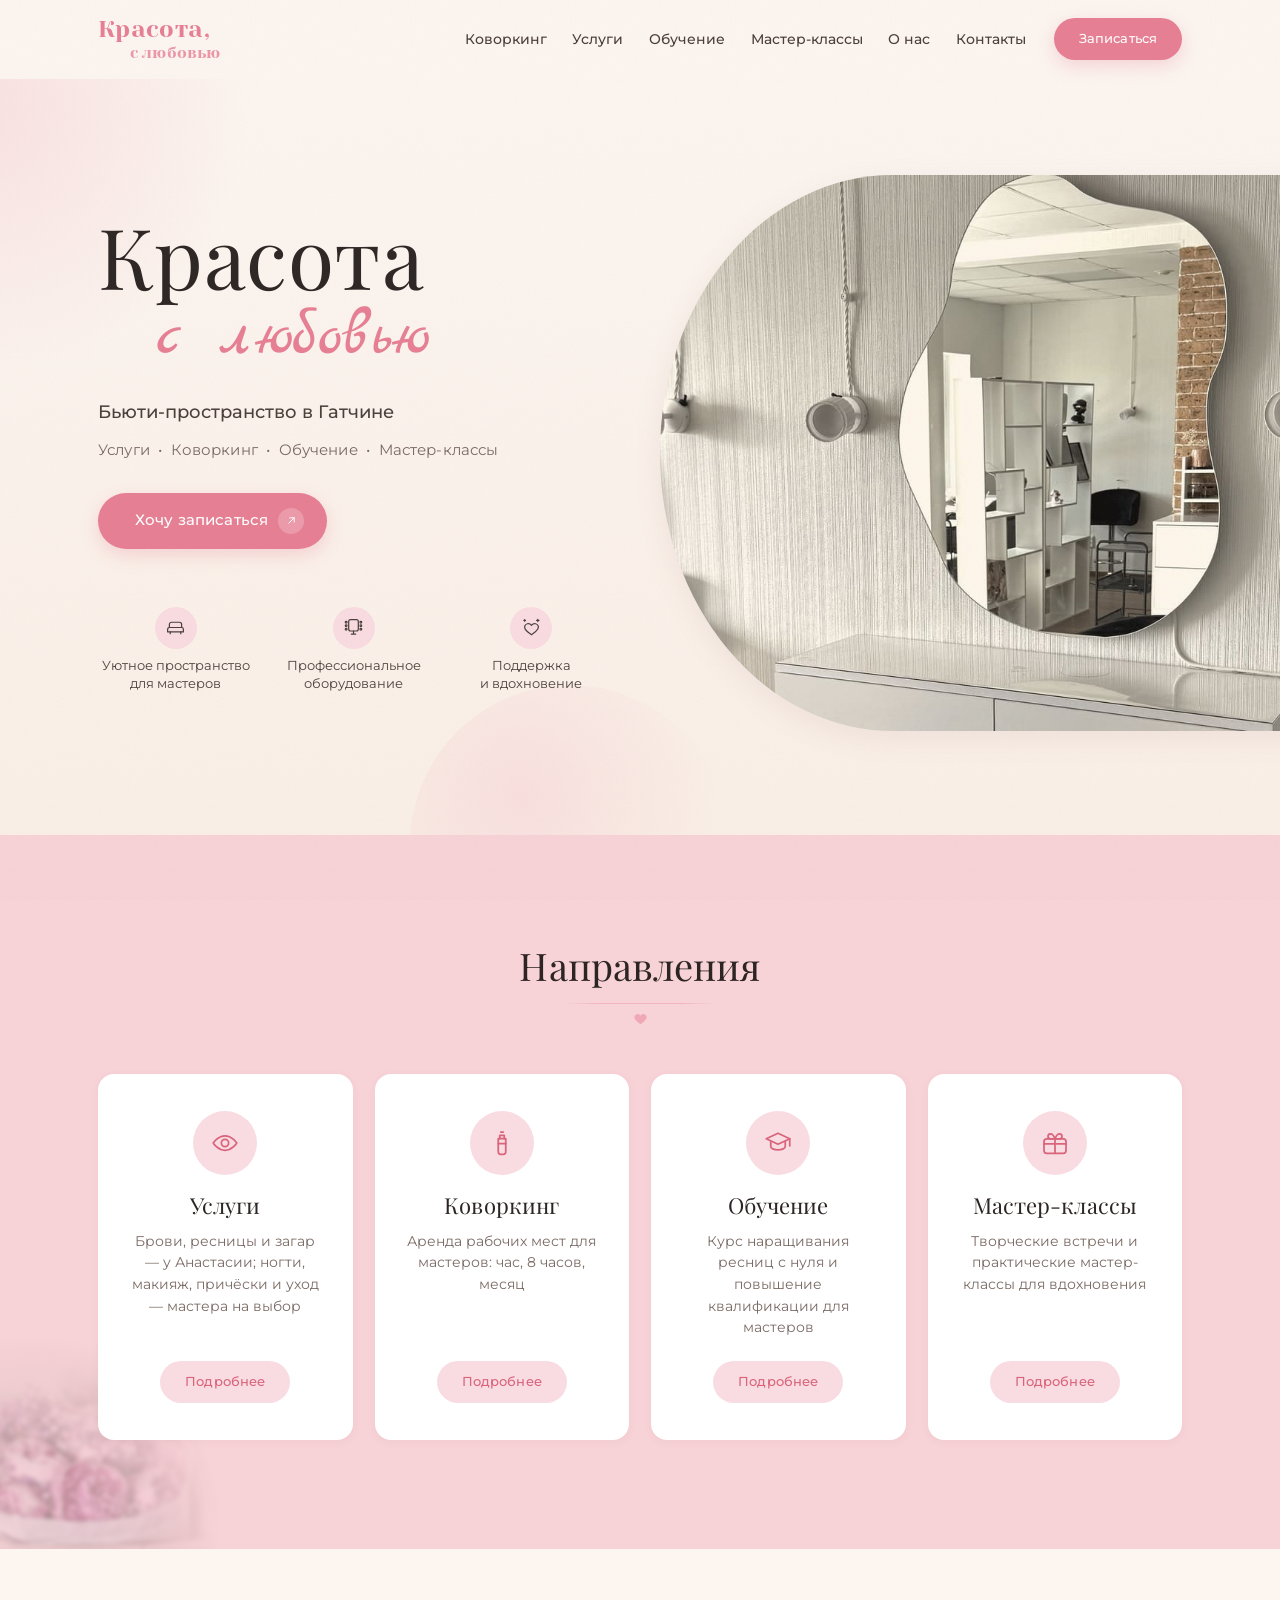
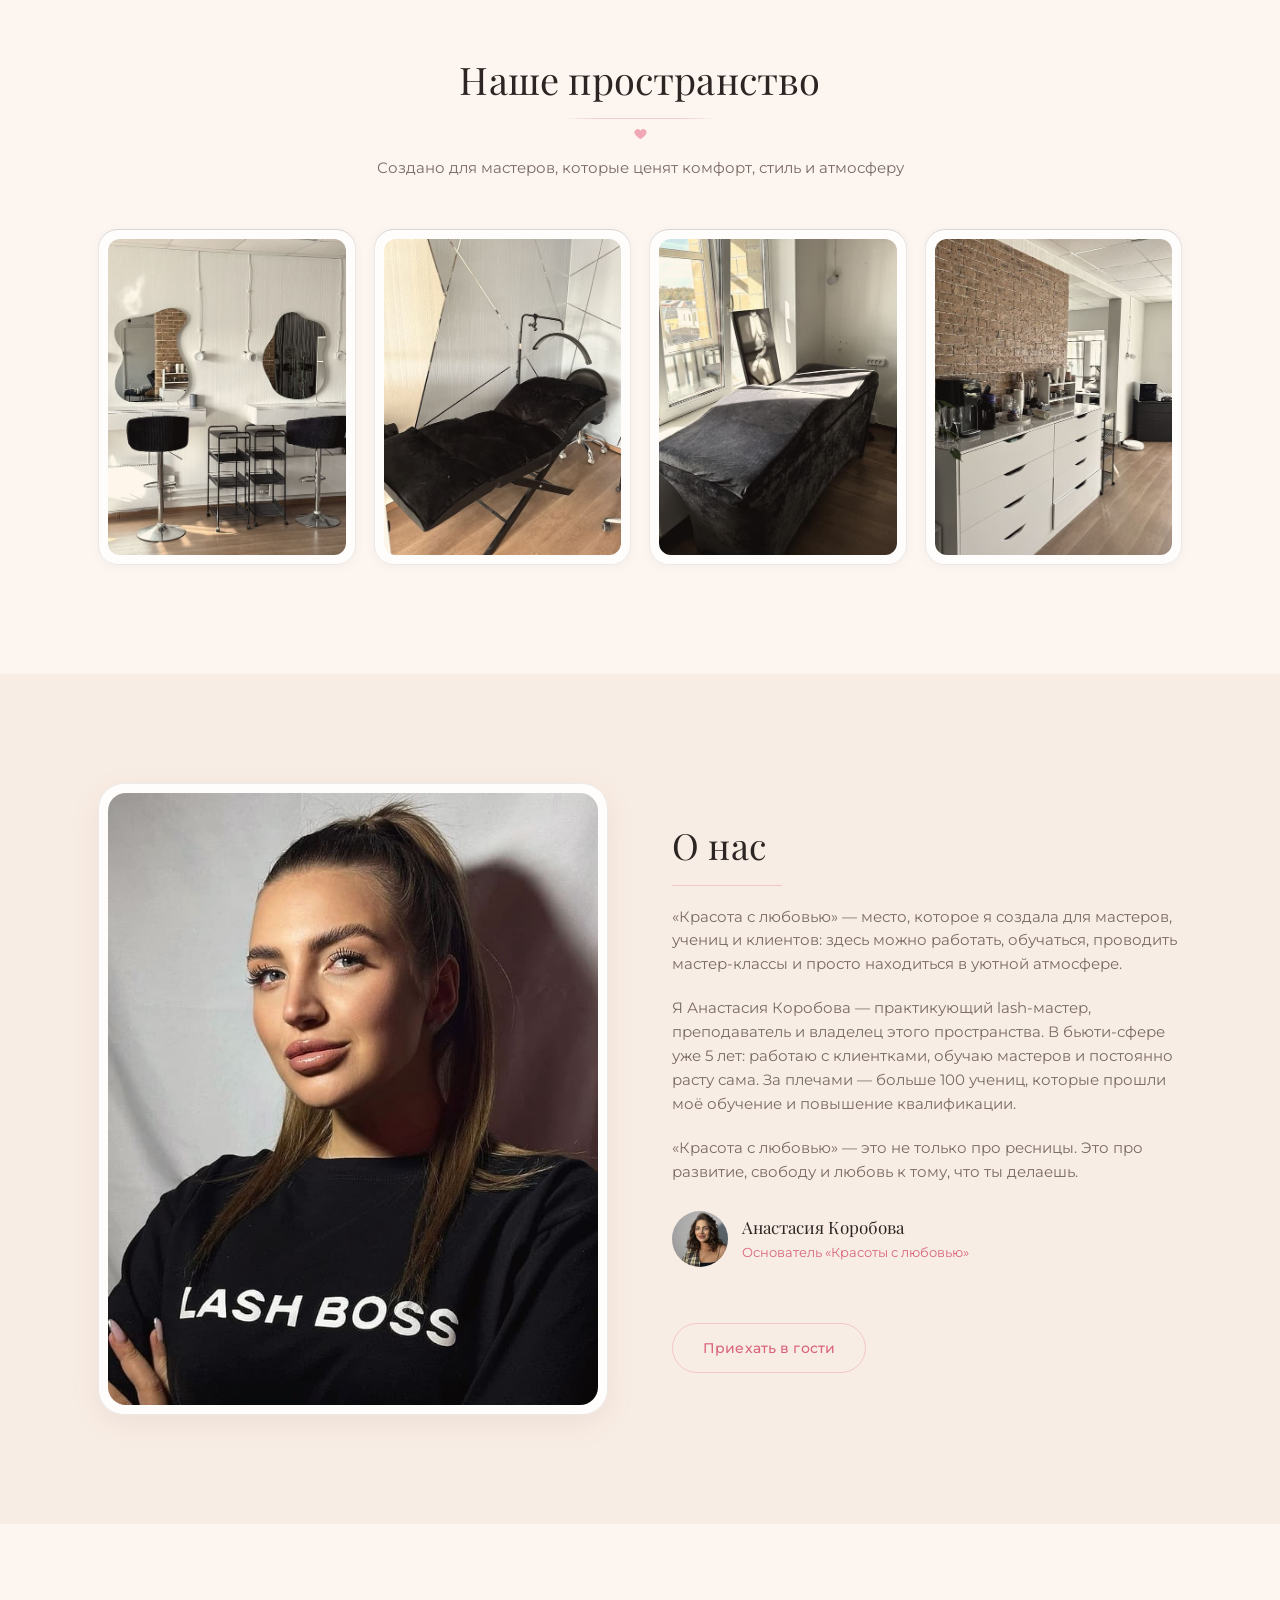
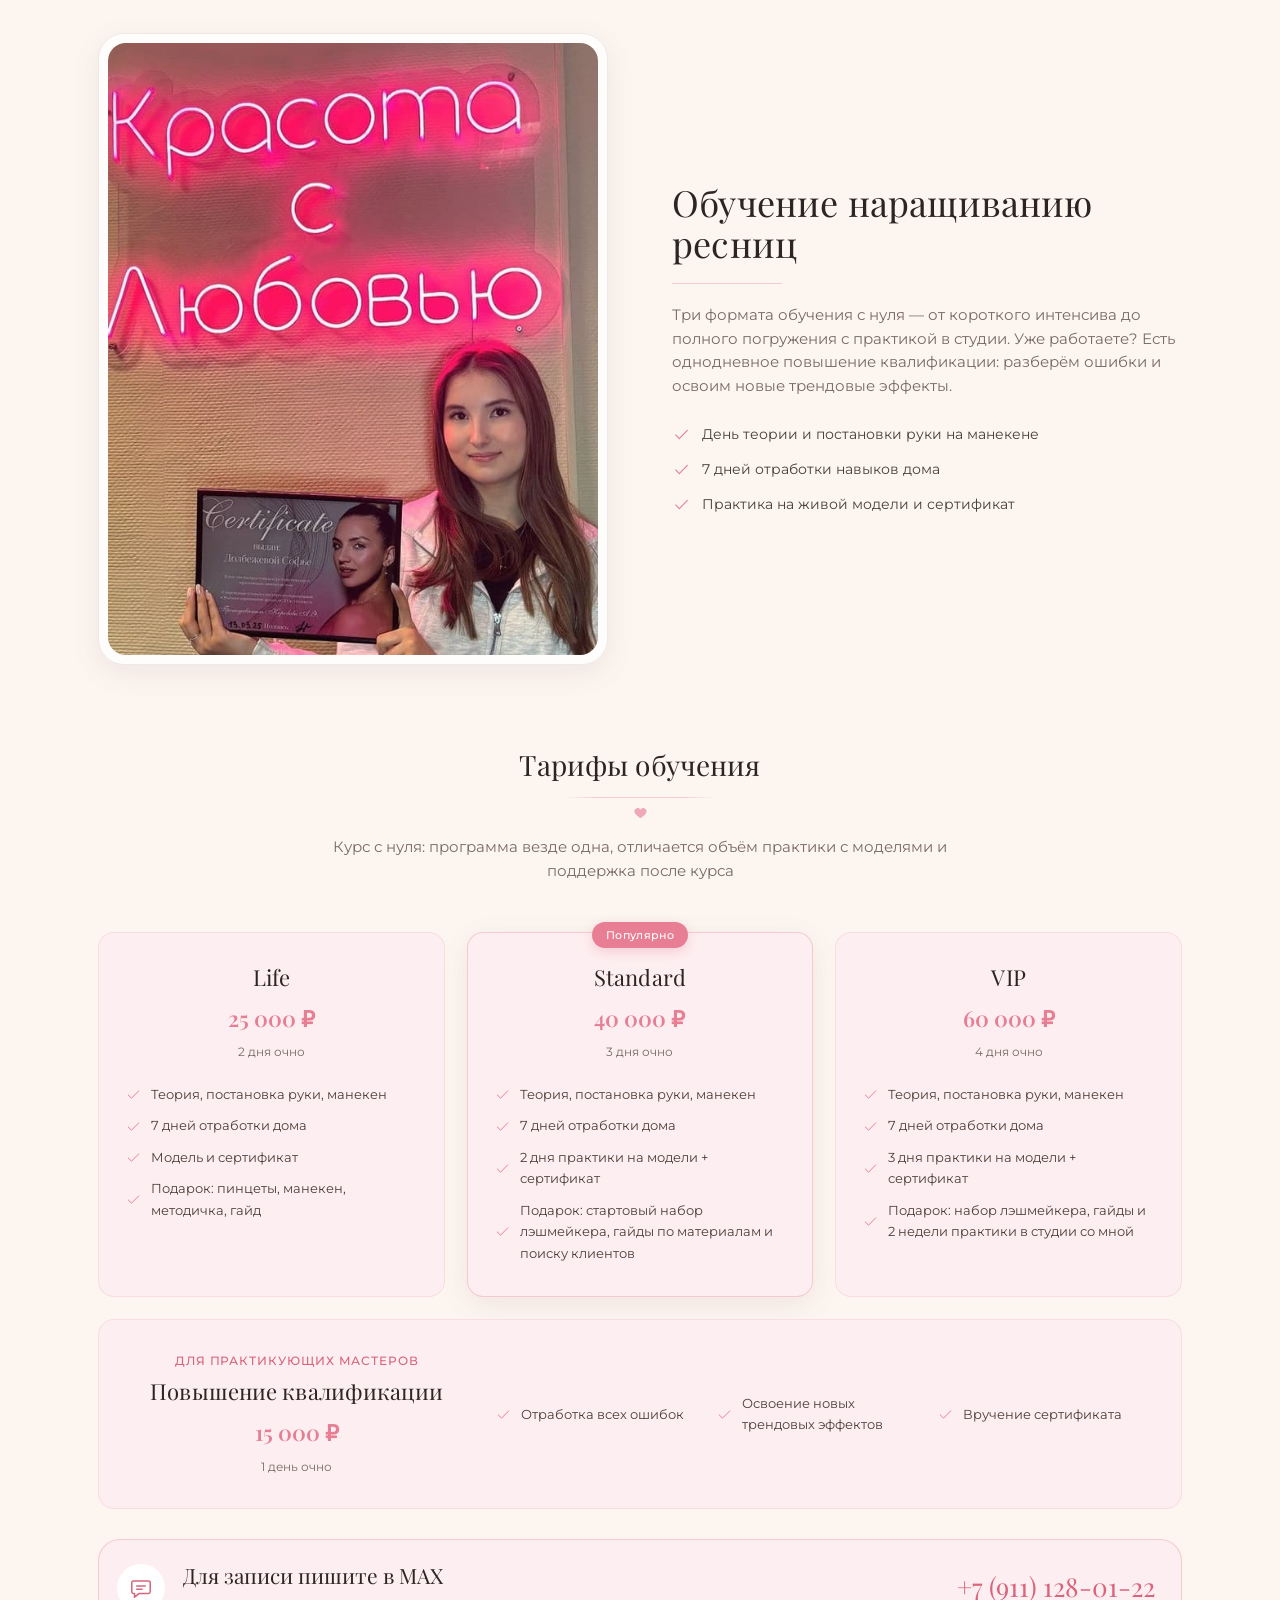
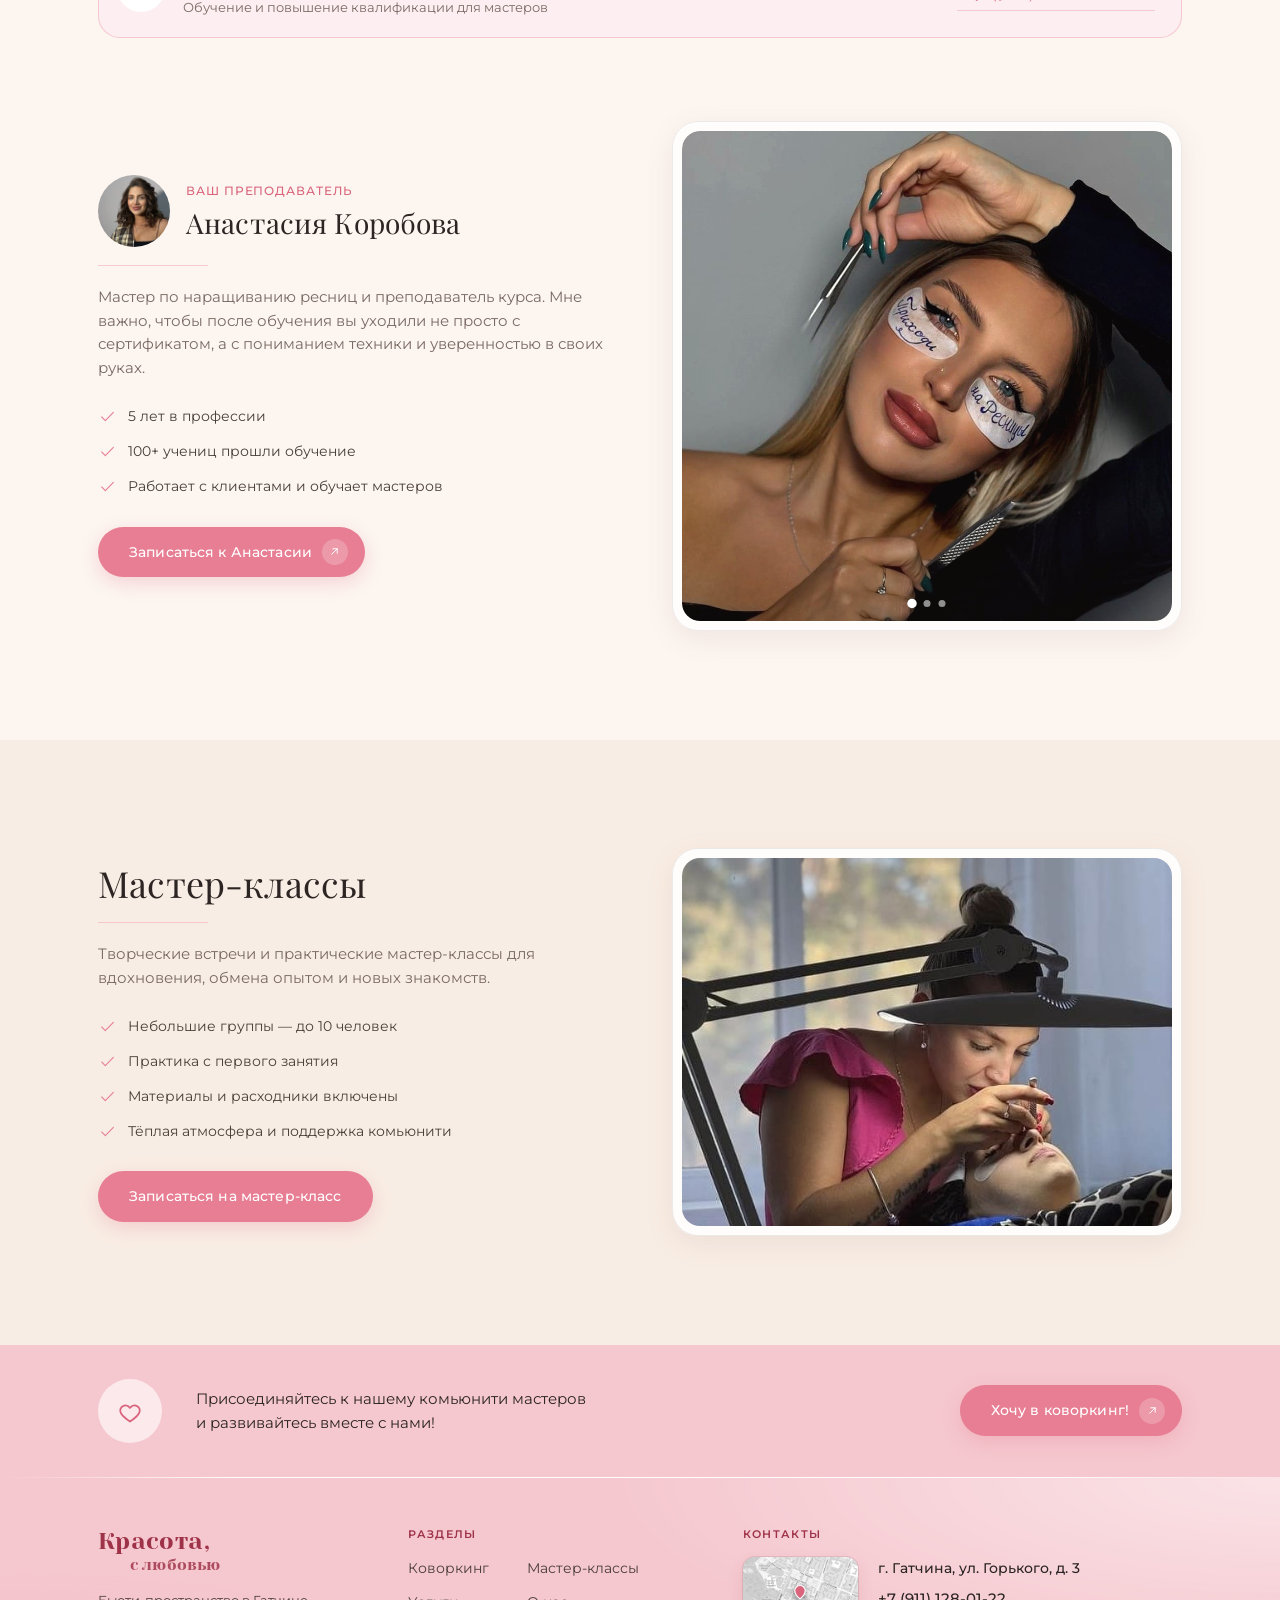
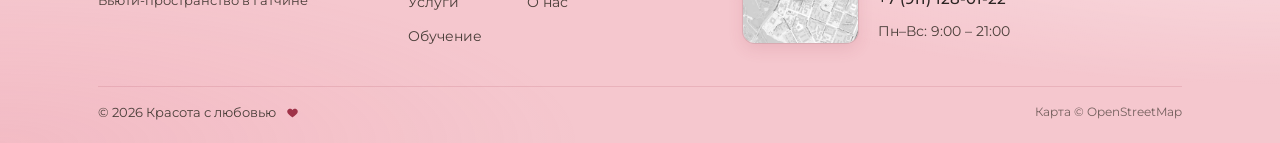
==== index.html @ a89711fd "Пожелания заказчицы: «мастер на выбор» и повышение квалификации Услуги: - «Брови и ресницы» оставлен" ====
<!DOCTYPE html>
<html lang="ru">
<head>
<meta charset="utf-8">
<meta name="viewport" content="width=device-width, initial-scale=1">
<title>Красота с любовью — бьюти-пространство в Гатчине</title>
<meta name="description" content="Бьюти-пространство «Красота с любовью» в Гатчине: коворкинг для мастеров, обучение и мастер-классы. Уютное пространство, профессиональное оборудование, поддержка и вдохновение.">
<link rel="stylesheet" href="styles.css">
<link rel="preload" href="fonts/montserrat-cyrillic.woff2" as="font" type="font/woff2" crossorigin>
<link rel="preload" href="fonts/montserrat-latin.woff2" as="font" type="font/woff2" crossorigin>
<link rel="preload" href="fonts/playfair-cyrillic.woff2" as="font" type="font/woff2" crossorigin>
<link rel="preload" href="fonts/playfair-latin.woff2" as="font" type="font/woff2" crossorigin>
<link rel="preload" href="fonts/yeseva-cyrillic.woff2" as="font" type="font/woff2" crossorigin>
<link rel="preload" href="fonts/yeseva-latin.woff2" as="font" type="font/woff2" crossorigin>
<link rel="preload" href="fonts/marck-cyrillic.woff2" as="font" type="font/woff2" crossorigin>
<link rel="preload" href="fonts/marck-latin.woff2" as="font" type="font/woff2" crossorigin>
<link rel="preload" as="image" href="photos/hero-studio.jpg" imagesrcset="photos/hero-studio-sm.jpg 900w, photos/hero-studio-md.jpg 1200w, photos/hero-studio.jpg 1600w" imagesizes="(max-width:1000px) 100vw, 55vw" fetchpriority="high">
<link rel="icon" href="data:image/svg+xml,%3Csvg xmlns='http://www.w3.org/2000/svg' viewBox='0 0 24 24'%3E%3Cpath fill='%23E77E93' d='M12 21s-6.7-4.3-9-8.2C1.3 9.9 2.6 6 6.2 5.1 8.4 4.6 10.7 5.6 12 7.4c1.3-1.8 3.6-2.8 5.8-2.3 3.6.9 4.9 4.8 3.2 7.7-2.3 3.9-9 8.2-9 8.2Z'/%3E%3C/svg%3E">
<script>document.documentElement.classList.add('js')</script>
</head>
<body>

<!-- SPRITE:START -->
<svg width="0" height="0" style="position:absolute" aria-hidden="true" focusable="false"><defs>
  <symbol id="i-sofa" viewBox="0 0 24 24">
    <path d="M5 12V8.5A2.5 2.5 0 0 1 7.5 6h9A2.5 2.5 0 0 1 19 8.5V12"/>
    <path d="M5 12a2 2 0 0 0-2 2v3h18v-3a2 2 0 0 0-2-2"/><path d="M5 12h14"/>
    <path d="M6 17v2M18 17v2"/>
  </symbol>
  <symbol id="i-mirror" viewBox="0 0 24 24">
    <rect x="6.5" y="3" width="11" height="13" rx="2.2"/>
    <path d="M9.5 19.5h5M12 16v3.5"/>
    <circle cx="3.6" cy="6" r="1"/><circle cx="3.6" cy="10" r="1"/><circle cx="3.6" cy="14" r="1"/>
    <circle cx="20.4" cy="6" r="1"/><circle cx="20.4" cy="10" r="1"/><circle cx="20.4" cy="14" r="1"/>
  </symbol>
  <symbol id="i-inspire" viewBox="0 0 24 24">
    <path d="M12 20.4s-5.4-3.5-7.2-6.6C3.4 11.3 4.4 8.4 7.3 7.7c1.8-.4 3.6.4 4.7 1.8 1.1-1.4 2.9-2.2 4.7-1.8 2.9.7 3.9 3.6 2.5 6.1-1.8 3.1-7.2 6.6-7.2 6.6Z"/>
    <path d="M19.2 2.6v2.6M17.9 3.9h2.6"/><path d="M4.2 3v1.8M3.3 3.9h1.8"/>
  </symbol>
  <symbol id="i-polish" viewBox="0 0 24 24">
    <path d="M9 8.5h6V19a2 2 0 0 1-2 2h-2a2 2 0 0 1-2-2V8.5Z"/>
    <path d="M10.2 8.5V5.8h3.6v2.7"/><path d="M11 3.2h2"/><path d="M9 12.4h6"/>
  </symbol>
  <symbol id="i-cap" viewBox="0 0 24 24">
    <path d="M2.6 8.6 12 4.2l9.4 4.4L12 13 2.6 8.6Z"/>
    <path d="M6.2 10.6v4.1c0 1.6 2.6 2.8 5.8 2.8s5.8-1.2 5.8-2.8v-4.1"/>
    <path d="M21.4 8.6v5.6"/>
  </symbol>
  <symbol id="i-gift" viewBox="0 0 24 24">
    <rect x="3.2" y="8.6" width="17.6" height="11.6" rx="2.2"/>
    <path d="M3.2 12.6h17.6M12 8.6v11.6"/>
    <path d="M12 8.6S10.6 4.6 8.4 4.6a2 2 0 0 0 0 4H12ZM12 8.6s1.4-4 3.6-4a2 2 0 0 1 0 4H12Z"/>
  </symbol>
  <symbol id="i-clock" viewBox="0 0 24 24">
    <circle cx="12" cy="12" r="8.6"/><path d="M12 6.8v5.6l3.6 2.1"/>
  </symbol>
  <symbol id="i-kit" viewBox="0 0 24 24">
    <rect x="3" y="7.6" width="18" height="12.4" rx="2.4"/>
    <path d="M8.6 7.6V6.2a2 2 0 0 1 2-2h2.8a2 2 0 0 1 2 2v1.4"/>
    <path d="M3 13.2h18M12 11.7v3"/>
  </symbol>
  <symbol id="i-cup" viewBox="0 0 24 24">
    <path d="M4 8.6h13v6.2a4.4 4.4 0 0 1-4.4 4.4H8.4A4.4 4.4 0 0 1 4 14.8V8.6Z"/>
    <path d="M17 10h1.6a2.6 2.6 0 0 1 0 5.2H17"/>
    <path d="M8 3.4c-.8 1 .8 1.8 0 2.8M12 3.4c-.8 1 .8 1.8 0 2.8"/>
    <path d="M3 21.5h15"/>
  </symbol>
  <symbol id="i-pin" viewBox="0 0 24 24">
    <path d="M12 21.2s7-5.6 7-10.9a7 7 0 1 0-14 0c0 5.3 7 10.9 7 10.9Z"/>
    <circle cx="12" cy="10" r="2.6"/>
  </symbol>
  <symbol id="i-chat" viewBox="0 0 24 24">
    <path d="M5 5.5h14A1.5 1.5 0 0 1 20.5 7v8.5A1.5 1.5 0 0 1 19 17h-8.5L6 20.5V17H5a1.5 1.5 0 0 1-1.5-1.5V7A1.5 1.5 0 0 1 5 5.5Z"/>
    <path d="M8 10.2h8M8 13.2h5"/>
  </symbol>
  <symbol id="i-phone" viewBox="0 0 24 24">
    <path d="M6.6 3.6h3l1.5 3.8-2 1.4a12 12 0 0 0 5.1 5.1l1.4-2 3.8 1.5v3a2 2 0 0 1-2.2 2A16.4 16.4 0 0 1 4.6 5.8a2 2 0 0 1 2-2.2Z"/>
  </symbol>
  <symbol id="i-mail" viewBox="0 0 24 24">
    <rect x="3" y="5.6" width="18" height="12.8" rx="2.4"/>
    <path d="m3.9 7.2 7.1 5.5a1.6 1.6 0 0 0 2 0l7.1-5.5"/>
  </symbol>
  <symbol id="i-eye" viewBox="0 0 24 24">
    <path d="M2.6 12S6.2 6.2 12 6.2 21.4 12 21.4 12 17.8 17.8 12 17.8 2.6 12 2.6 12Z"/>
    <circle cx="12" cy="12" r="2.9"/>
  </symbol>
  <symbol id="i-brush" viewBox="0 0 24 24">
    <path d="M15.4 3.4 20.6 8.6 10.2 19a3.4 3.4 0 0 1-2 1l-4.6.6.6-4.6a3.4 3.4 0 0 1 1-2L15.4 3.4Z"/>
    <path d="M13.4 5.4 18.6 10.6"/>
  </symbol>
  <symbol id="i-leaf" viewBox="0 0 24 24">
    <path d="M4.8 19.6C2.6 13 6.8 5.4 20.2 4c1.4 13.6-8.8 17.8-15.4 15.6Z"/>
    <path d="M4.8 19.6C8.2 15.2 12.2 11.8 17.2 9.2"/>
  </symbol>
  <symbol id="i-scissors" viewBox="0 0 24 24">
    <circle cx="6.2" cy="6.2" r="2.6"/><circle cx="6.2" cy="17.8" r="2.6"/>
    <path d="M8.4 7.8 20 18.2M8.4 16.2 20 5.8"/>
  </symbol>
  <symbol id="i-drop" viewBox="0 0 24 24">
    <path d="M12 3.2s6 6.5 6 10.4a6 6 0 0 1-12 0c0-3.9 6-10.4 6-10.4Z"/>
  </symbol>
  <symbol id="i-chair" viewBox="0 0 24 24">
    <path d="M6.5 3.6h11l-.9 9.4h-9.2L6.5 3.6Z"/>
    <path d="M5.2 13h13.6"/><path d="M8 13v3.6h8V13"/><path d="M8 20.4v-3.8M16 20.4v-3.8"/>
  </symbol>
  <symbol id="i-bed" viewBox="0 0 24 24">
    <path d="M2.6 10.4V7M2.6 17.6v-3.2h18.8v3.2"/>
    <path d="M2.6 14.4a2.6 2.6 0 0 1 2.6-2.6h4.6a2.6 2.6 0 0 1 2.6 2.6"/>
    <path d="M13.4 11.8h5.4a2.6 2.6 0 0 1 2.6 2.6"/>
  </symbol>
  <symbol id="i-table" viewBox="0 0 24 24">
    <path d="M2.8 9.6h18.4"/><path d="M4.6 9.6V6.4h14.8v3.2"/>
    <path d="M5.4 9.6v8M18.6 9.6v8"/><path d="M5.4 13.4h13.2"/>
  </symbol>
  <symbol id="i-check" viewBox="0 0 24 24"><path d="M4.6 12.6 9.2 17.2 19.4 6.9"/></symbol>
  <symbol id="i-heart-o" viewBox="0 0 24 24">
    <path d="M12 20.4s-5.4-3.5-7.2-6.6C3.4 11.3 4.4 8.4 7.3 7.7c1.8-.4 3.6.4 4.7 1.8 1.1-1.4 2.9-2.2 4.7-1.8 2.9.7 3.9 3.6 2.5 6.1-1.8 3.1-7.2 6.6-7.2 6.6Z"/>
  </symbol>
  <symbol id="i-heart-fill" viewBox="0 0 24 24">
    <path d="M12 21s-6.7-4.3-9-8.2C1.3 9.9 2.6 6 6.2 5.1 8.4 4.6 10.7 5.6 12 7.4c1.3-1.8 3.6-2.8 5.8-2.3 3.6.9 4.9 4.8 3.2 7.7-2.3 3.9-9 8.2-9 8.2Z"/>
  </symbol>
</defs></svg>
<!-- SPRITE:END -->

<!-- ===== Шапка ===== -->
<header class="hdr" id="hdr">
  <div class="container hdr__in">
    <a class="logo" href="index.html" aria-label="Красота с любовью — на главную">
      <span class="logo__a">Красота,</span>
      <span class="logo__b">с любовью</span>
    </a>
    <button class="burger" id="burger" aria-label="Меню" aria-expanded="false" aria-controls="nav">
      <span></span><span></span><span></span>
    </button>
    <!-- NAV:START -->
    <nav class="nav" id="nav">
      <a href="coworking.html">Коворкинг</a>
      <a href="services.html">Услуги</a>
      <a href="#obuchenie">Обучение</a>
      <a href="#masterclasses">Мастер-классы</a>
      <a href="#about">О нас</a>
      <a href="contacts.html">Контакты</a>
      <a class="btn btn--rose btn--sm" href="contacts.html#zapis" data-book>Записаться</a>
    </nav>
    <a class="btn btn--rose btn--sm hdr__cta" href="contacts.html#zapis" data-book>Записаться</a>
    <!-- NAV:END -->
  </div>
</header>

<main>

<!-- ===== Хиро ===== -->
<section class="hero">
  <span class="hero__blob hero__blob--1" aria-hidden="true"></span>
  <span class="hero__blob hero__blob--2" aria-hidden="true"></span>
  <div class="container hero__grid">
    <div class="hero__copy">
      <h1 class="hero__title rev">Красота<span class="script">с любовью</span></h1>
      <p class="hero__sub rev rev-d1">Бьюти-пространство в Гатчине</p>
      <p class="hero__tags rev rev-d1">Услуги &nbsp;•&nbsp; Коворкинг &nbsp;•&nbsp; Обучение &nbsp;•&nbsp; Мастер-классы</p>
      <div class="hero__cta rev rev-d2">
        <a class="btn btn--rose btn--lg" href="contacts.html#zapis" data-book>Хочу записаться<span class="btn__go" aria-hidden="true"><svg viewBox="0 0 24 24"><path d="M7 17 17 7M9 7h8v8"/></svg></span></a>
      </div>
      <div class="hero__feats rev rev-d3">
        <div class="hero__feat">
          <span class="ic-badge"><svg class="ic"><use href="#i-sofa"></use></svg></span>
          <span>Уютное пространство<br>для мастеров</span>
        </div>
        <div class="hero__feat">
          <span class="ic-badge"><svg class="ic"><use href="#i-mirror"></use></svg></span>
          <span>Профессиональное<br>оборудование</span>
        </div>
        <div class="hero__feat">
          <span class="ic-badge"><svg class="ic"><use href="#i-inspire"></use></svg></span>
          <span>Поддержка<br>и вдохновение</span>
        </div>
      </div>
    </div>
    <div class="hero__media rev rev-d1">
      <div class="arc">
        <img src="photos/hero-studio.jpg" srcset="photos/hero-studio-sm.jpg 900w, photos/hero-studio-md.jpg 1200w, photos/hero-studio.jpg 1600w" sizes="(max-width:1000px) 100vw, 55vw"
             width="1600" height="1333" fetchpriority="high" decoding="async"
             alt="Место визажиста в «Красоте с любовью»: зеркало-волна и белая консоль">
      </div>
    </div>
  </div>
</section>

<!-- ===== Направления ===== -->
<section class="sec dirs" id="dirs">
  <img class="dirs__deco" src="photos/flowers.jpg" width="760" height="760" loading="lazy" decoding="async" alt="" aria-hidden="true">
  <div class="container">
    <div class="sec-head center rev">
      <h2>Направления</h2>
      <div class="hdiv"><i></i><svg viewBox="0 0 24 24"><use href="#i-heart-fill"></use></svg></div>
    </div>
    <div class="cards">
      <article class="card rev">
        <span class="ic-badge ic-badge--lg"><svg class="ic"><use href="#i-eye"></use></svg></span>
        <h3>Услуги</h3>
        <p>Брови, ресницы и загар — у Анастасии; ногти, макияж, причёски и уход — мастера на выбор</p>
        <a class="btn btn--pale btn--sm" href="services.html">Подробнее</a>
      </article>
      <article class="card rev rev-d1">
        <span class="ic-badge ic-badge--lg"><svg class="ic"><use href="#i-polish"></use></svg></span>
        <h3>Коворкинг</h3>
        <p>Аренда рабочих мест для мастеров: час, 8 часов, месяц</p>
        <a class="btn btn--pale btn--sm" href="coworking.html">Подробнее</a>
      </article>
      <article class="card rev rev-d2">
        <span class="ic-badge ic-badge--lg"><svg class="ic"><use href="#i-cap"></use></svg></span>
        <h3>Обучение</h3>
        <p>Курс наращивания ресниц с нуля и повышение квалификации для мастеров</p>
        <a class="btn btn--pale btn--sm" href="#obuchenie">Подробнее</a>
      </article>
      <article class="card rev rev-d3">
        <span class="ic-badge ic-badge--lg"><svg class="ic"><use href="#i-gift"></use></svg></span>
        <h3>Мастер-классы</h3>
        <p>Творческие встречи и практические мастер-классы для вдохновения</p>
        <a class="btn btn--pale btn--sm" href="#masterclasses">Подробнее</a>
      </article>
    </div>
  </div>
</section>

<!-- ===== Наше пространство ===== -->
<section class="sec" id="space">
  <div class="container">
    <div class="sec-head center rev">
      <h2>Наше пространство</h2>
      <div class="hdiv"><i></i><svg viewBox="0 0 24 24"><use href="#i-heart-fill"></use></svg></div>
      <p>Создано для мастеров, которые ценят комфорт, стиль и атмосферу</p>
    </div>
    <div class="gal">
      <figure class="rev"><img src="photos/space-mirrors.jpg" srcset="photos/space-mirrors-sm.jpg 520w, photos/space-mirrors.jpg 900w" sizes="(max-width:820px) 42vw, 24vw" width="900" height="1200" loading="lazy" decoding="async" alt="Три места визажиста и бровиста с зеркалами-волнами"></figure>
      <figure class="rev rev-d1"><img src="photos/space-lash.jpg" srcset="photos/space-lash-sm.jpg 520w, photos/space-lash.jpg 900w" sizes="(max-width:820px) 42vw, 24vw" width="900" height="1200" loading="lazy" decoding="async" alt="Кушетка для наращивания ресниц с лампой"></figure>
      <figure class="rev rev-d2"><img src="photos/space-window.jpg" srcset="photos/space-window-sm.jpg 520w, photos/space-window.jpg 900w" sizes="(max-width:820px) 42vw, 24vw" width="900" height="1200" loading="lazy" decoding="async" alt="Кабинет с кушеткой у окна"></figure>
      <figure class="rev rev-d3"><img src="photos/space-lounge.jpg" srcset="photos/space-lounge-sm.jpg 520w, photos/space-lounge.jpg 900w" sizes="(max-width:820px) 42vw, 24vw" width="900" height="1200" loading="lazy" decoding="async" alt="Лаунж-зона с кофе у кирпичной стены"></figure>
    </div>
  </div>
</section>

<!-- ===== О нас ===== -->
<section class="sec" id="about" style="background:var(--cream-3)">
  <div class="container split">
    <div class="split__media split__media--tall rev">
      <img src="photos/about-anastasia.jpg" srcset="photos/about-anastasia-sm.jpg 640w, photos/about-anastasia.jpg 960w" sizes="(max-width:820px) 100vw, 46vw" width="960" height="1200" loading="lazy" decoding="async" alt="Анастасия Коробова, основатель «Красоты с любовью»">
    </div>
    <div class="rev rev-d1">
      <h2>О нас</h2>
      <div class="split__line"></div>
      <p class="lead">«Красота с любовью» — место, которое я создала для мастеров,
        учениц и клиентов: здесь можно работать, обучаться, проводить мастер-классы
        и просто находиться в уютной атмосфере.</p>
      <p class="lead">Я Анастасия Коробова — практикующий lash-мастер, преподаватель
        и владелец этого пространства. В бьюти-сфере уже 5 лет: работаю с клиентками,
        обучаю мастеров и постоянно расту сама. За плечами — больше 100 учениц, которые
        прошли моё обучение и повышение квалификации.</p>
      <p class="lead">«Красота с любовью» — это не только про ресницы. Это про
        развитие, свободу и любовь к тому, что ты делаешь.</p>
      <div class="founder">
        <span class="master__ph"><img src="photos/anastasia-avatar.jpg" width="112" height="112" loading="lazy" decoding="async" alt="Анастасия Коробова"></span>
        <div>
          <p class="founder__name">Анастасия Коробова</p>
          <p class="founder__role">Основатель «Красоты с любовью»</p>
        </div>
      </div>
      <a class="btn btn--ghost" href="contacts.html">Приехать в гости</a>
    </div>
  </div>
</section>

<!-- ===== Обучение ===== -->
<section class="sec" id="obuchenie">
  <div class="container split">
    <div class="split__media split__media--tall rev">
      <img src="photos/edu-neon.jpg" srcset="photos/edu-neon-sm.jpg 600w, photos/edu-neon.jpg 752w" sizes="(max-width:820px) 100vw, 46vw" width="752" height="940" loading="lazy" decoding="async" alt="Выпускница курса с сертификатом под неоновой вывеской «Красота с любовью»">
    </div>
    <div class="rev rev-d1">
      <h2>Обучение наращиванию ресниц</h2>
      <div class="split__line"></div>
      <p class="lead">Три формата обучения с нуля — от короткого интенсива до полного
        погружения с практикой в студии. Уже работаете? Есть однодневное повышение
        квалификации: разберём ошибки и освоим новые трендовые эффекты.</p>
      <ul class="ticks">
        <li><svg class="ic"><use href="#i-check"></use></svg>День теории и постановки руки на манекене</li>
        <li><svg class="ic"><use href="#i-check"></use></svg>7 дней отработки навыков дома</li>
        <li><svg class="ic"><use href="#i-check"></use></svg>Практика на живой модели и сертификат</li>
      </ul>
    </div>
  </div>

  <div class="container edu-tariffs" id="edu-tariffs">
    <div class="sec-head center rev">
      <h3 style="font-family:var(--f-disp);font-size:clamp(22px,2.6vw,28px)">Тарифы обучения</h3>
      <div class="hdiv"><i></i><svg viewBox="0 0 24 24"><use href="#i-heart-fill"></use></svg></div>
      <p>Курс с нуля: программа везде одна, отличается объём практики с моделями и поддержка после курса</p>
    </div>

    <div class="tariffs tariffs--3">
      <article class="tariff rev">
        <h3>Life</h3>
        <p class="tariff__price"><b>25 000 ₽</b></p>
        <p class="tariff__note">2 дня очно</p>
        <ul class="tariff__list">
          <li><svg class="ic"><use href="#i-check"></use></svg>Теория, постановка руки, манекен</li>
          <li><svg class="ic"><use href="#i-check"></use></svg>7 дней отработки дома</li>
          <li><svg class="ic"><use href="#i-check"></use></svg>Модель и сертификат</li>
          <li><svg class="ic"><use href="#i-check"></use></svg>Подарок: пинцеты, манекен, методичка, гайд</li>
        </ul>
      </article>

      <article class="tariff tariff--best rev rev-d1">
        <span class="tariff__tag">Популярно</span>
        <h3>Standard</h3>
        <p class="tariff__price"><b>40 000 ₽</b></p>
        <p class="tariff__note">3 дня очно</p>
        <ul class="tariff__list">
          <li><svg class="ic"><use href="#i-check"></use></svg>Теория, постановка руки, манекен</li>
          <li><svg class="ic"><use href="#i-check"></use></svg>7 дней отработки дома</li>
          <li><svg class="ic"><use href="#i-check"></use></svg>2 дня практики на модели + сертификат</li>
          <li><svg class="ic"><use href="#i-check"></use></svg>Подарок: стартовый набор лэшмейкера, гайды по материалам и поиску клиентов</li>
        </ul>
      </article>

      <article class="tariff rev rev-d2">
        <h3>VIP</h3>
        <p class="tariff__price"><b>60 000 ₽</b></p>
        <p class="tariff__note">4 дня очно</p>
        <ul class="tariff__list">
          <li><svg class="ic"><use href="#i-check"></use></svg>Теория, постановка руки, манекен</li>
          <li><svg class="ic"><use href="#i-check"></use></svg>7 дней отработки дома</li>
          <li><svg class="ic"><use href="#i-check"></use></svg>3 дня практики на модели + сертификат</li>
          <li><svg class="ic"><use href="#i-check"></use></svg>Подарок: набор лэшмейкера, гайды и 2 недели практики в студии со мной</li>
        </ul>
      </article>

      <article class="tariff tariff--wide rev rev-d3">
        <div class="tariff__lead">
          <p class="teacher__eyebrow">Для практикующих мастеров</p>
          <h3>Повышение квалификации</h3>
          <p class="tariff__price"><b>15 000 ₽</b></p>
          <p class="tariff__note">1 день очно</p>
        </div>
        <ul class="tariff__list">
          <li><svg class="ic"><use href="#i-check"></use></svg>Отработка всех ошибок</li>
          <li><svg class="ic"><use href="#i-check"></use></svg>Освоение новых трендовых эффектов</li>
          <li><svg class="ic"><use href="#i-check"></use></svg>Вручение сертификата</li>
        </ul>
      </article>
    </div>

    <div class="edu-zapis rev" id="edu-zapis">
      <span class="ic-badge"><svg class="ic"><use href="#i-chat"></use></svg></span>
      <div class="edu-zapis__text">
        <p class="edu-zapis__title">Для записи пишите в MAX</p>
        <p>Обучение и повышение квалификации для мастеров</p>
      </div>
      <a class="edu-zapis__phone" href="tel:+79111280122">+7 (911) 128-01-22</a>
    </div>
  </div>

  <div class="container split split--rev split--pair teacher-split rev rev-d2">
      <div class="split__media rev">
        <div class="tslider" data-tslider aria-roledescription="слайдер" aria-label="Работы и ученицы Анастасии">
          <div class="tslider__slide is-active"><img src="photos/work-process.jpg" width="960" height="960" loading="lazy" decoding="async" alt="Lash-мастер с пинцетом и патчами"></div>
          <div class="tslider__slide"><img src="photos/work-graduate-1.jpg" width="720" height="720" loading="lazy" decoding="async" alt="Выпускница курса с сертификатом"></div>
          <div class="tslider__slide"><img src="photos/work-graduate-2.jpg" width="720" height="720" loading="lazy" decoding="async" alt="Выпускница курса с сертификатом"></div>
          <div class="tslider__dots" role="tablist">
            <button type="button" class="is-active" role="tab" aria-selected="true" aria-label="Работа 1"></button>
            <button type="button" role="tab" aria-selected="false" aria-label="Работа 2"></button>
            <button type="button" role="tab" aria-selected="false" aria-label="Работа 3"></button>
          </div>
        </div>
      </div>
      <div class="rev rev-d1">
        <div class="teacher__who">
          <span class="master__ph"><img src="photos/anastasia-avatar.jpg" width="120" height="120" loading="lazy" decoding="async" alt="Анастасия Коробова"></span>
          <div>
            <p class="teacher__eyebrow">Ваш преподаватель</p>
            <h3>Анастасия Коробова</h3>
          </div>
        </div>
        <div class="split__line"></div>
        <p class="lead">Мастер по наращиванию ресниц и преподаватель курса.
          Мне важно, чтобы после обучения вы уходили не просто с сертификатом,
          а с пониманием техники и уверенностью в своих руках.</p>
        <ul class="ticks">
          <li><svg class="ic"><use href="#i-check"></use></svg>5 лет в профессии</li>
          <li><svg class="ic"><use href="#i-check"></use></svg>100+ учениц прошли обучение</li>
          <li><svg class="ic"><use href="#i-check"></use></svg>Работает с клиентами и обучает мастеров</li>
        </ul>
        <a class="btn btn--rose" href="contacts.html#zapis" data-book="anastasia">Записаться к Анастасии<span class="btn__go" aria-hidden="true"><svg viewBox="0 0 24 24"><path d="M7 17 17 7M9 7h8v8"/></svg></span></a>
      </div>
  </div>
</section>

<!-- ===== Мастер-классы ===== -->
<section class="sec" id="masterclasses" style="background:var(--cream-3)">
  <div class="container split split--rev">
    <div class="split__media rev">
      <img src="photos/mk-process.jpg" width="590" height="443" loading="lazy" decoding="async" alt="Практика наращивания ресниц под лампой">
    </div>
    <div class="rev rev-d1">
      <h2>Мастер-классы</h2>
      <div class="split__line"></div>
      <p class="lead">Творческие встречи и практические мастер-классы для вдохновения, обмена опытом и новых знакомств.</p>
      <ul class="ticks">
        <li><svg class="ic"><use href="#i-check"></use></svg>Небольшие группы — до 10 человек</li>
        <li><svg class="ic"><use href="#i-check"></use></svg>Практика с первого занятия</li>
        <li><svg class="ic"><use href="#i-check"></use></svg>Материалы и расходники включены</li>
        <li><svg class="ic"><use href="#i-check"></use></svg>Тёплая атмосфера и поддержка комьюнити</li>
      </ul>
      <a class="btn btn--rose" href="contacts.html#zapis" data-book>Записаться на мастер-класс</a>
    </div>
  </div>
</section>

<!-- ===== CTA-полоса ===== -->
<section class="band">
  <div class="container band__in">
    <span class="ic-badge ic-badge--lg"><svg class="ic"><use href="#i-heart-o"></use></svg></span>
    <p>Присоединяйтесь к нашему комьюнити мастеров <br>и развивайтесь вместе с нами!</p>
    <a class="btn btn--rose" href="coworking.html">Хочу в коворкинг!<span class="btn__go" aria-hidden="true"><svg viewBox="0 0 24 24"><path d="M7 17 17 7M9 7h8v8"/></svg></span></a>
  </div>
</section>

</main>

<!-- ===== Подвал ===== -->
<!-- FOOTER:START -->
<footer class="ftr">
  <div class="container">
    <div class="ftr__in">
      <div class="ftr__brand">
        <a class="logo" href="index.html">
          <span class="logo__a">Красота,</span>
          <span class="logo__b">с любовью</span>
        </a>
        <p class="ftr__tag">Бьюти-пространство в Гатчине</p>
      </div>

      <nav class="ftr__col" aria-label="Разделы сайта">
        <p class="ftr__h">Разделы</p>
        <div class="ftr__nav">
          <a href="coworking.html">Коворкинг</a>
          <a href="services.html">Услуги</a>
          <a href="#obuchenie">Обучение</a>
          <a href="#masterclasses">Мастер-классы</a>
          <a href="#about">О нас</a>
        </div>
      </nav>

      <div class="ftr__col">
        <p class="ftr__h">Контакты</p>
        <div class="ftr__where">
          <a class="fmap-row" href="contacts.html" aria-label="г. Гатчина, ул. Горького, д. 3 — показать на карте">
            <span class="fmap">
        <span class="fmap__tiles"><img src="photos/map-thumb.webp" width="312" height="234" loading="lazy" decoding="async" alt=""></span>
        <span class="fmap__pin" aria-hidden="true">
          <svg viewBox="0 0 24 24"><path d="M12 22.5s7.4-6 7.4-11.6a7.4 7.4 0 1 0-14.8 0C4.6 16.5 12 22.5 12 22.5Z"/></svg>
        </span>
      </span>
          </a>
          <address class="ftr__contacts">
          <span><b>г. Гатчина, ул. Горького, д. 3</b></span>
          <a href="tel:+79111280122">+7 (911) 128-01-22</a>
          <span>Пн–Вс: 9:00 – 21:00</span>
        </address>
        </div>
      </div>
    </div>

    <div class="ftr__base">
      <span>© 2026 Красота с любовью</span>
      <svg viewBox="0 0 24 24"><use href="#i-heart-fill"></use></svg>
      <small>Карта © OpenStreetMap</small>
    </div>
  </div>
</footer>

<!-- Нижняя панель записи — показывается только на телефоне -->
<div class="mbar" id="mbar">
  <a class="btn btn--rose" href="contacts.html#zapis" data-book>Записаться</a>
  <a class="btn btn--ghost mbar__call" href="tel:+79111280122" aria-label="Позвонить">
    <svg class="ic"><use href="#i-phone"></use></svg>
  </a>
</div>
<!-- FOOTER:END -->

<script src="main.js"></script>
<script src="cloud.js"></script>
</body>
</html>
---- styles.css ----
/* Шрифты лежат в fonts/ (woff2). Браузер скачивает только те начертания,
   символы которых есть на странице; основные предзагружаются в <head>. */
@font-face{font-family:'Marck Script';font-style:normal;font-weight:400;font-display:swap;
  src:url(fonts/marck-cyrillic.woff2) format('woff2');
  unicode-range:U+0301, U+0400-045F, U+0490-0491, U+04B0-04B1, U+2116}
@font-face{font-family:'Marck Script';font-style:normal;font-weight:400;font-display:swap;
  src:url(fonts/marck-latin.woff2) format('woff2');
  unicode-range:U+0000-00FF, U+0131, U+0152-0153, U+02BB-02BC, U+02C6, U+02DA, U+02DC, U+0304, U+0308, U+0329, U+2000-206F, U+20AC, U+2122, U+2191, U+2193, U+2212, U+2215, U+FEFF, U+FFFD}
@font-face{font-family:'Montserrat';font-style:normal;font-weight:300 700;font-display:swap;
  src:url(fonts/montserrat-cyrillic.woff2) format('woff2');
  unicode-range:U+0301, U+0400-045F, U+0490-0491, U+04B0-04B1, U+2116}
@font-face{font-family:'Montserrat';font-style:normal;font-weight:300 700;font-display:swap;
  src:url(fonts/montserrat-latin-ext.woff2) format('woff2');
  unicode-range:U+0100-02BA, U+02BD-02C5, U+02C7-02CC, U+02CE-02D7, U+02DD-02FF, U+0304, U+0308, U+0329, U+1D00-1DBF, U+1E00-1E9F, U+1EF2-1EFF, U+2020, U+20A0-20AB, U+20AD-20C0, U+2113, U+2C60-2C7F, U+A720-A7FF}
@font-face{font-family:'Montserrat';font-style:normal;font-weight:300 700;font-display:swap;
  src:url(fonts/montserrat-latin.woff2) format('woff2');
  unicode-range:U+0000-00FF, U+0131, U+0152-0153, U+02BB-02BC, U+02C6, U+02DA, U+02DC, U+0304, U+0308, U+0329, U+2000-206F, U+20AC, U+2122, U+2191, U+2193, U+2212, U+2215, U+FEFF, U+FFFD}
@font-face{font-family:'Playfair Display';font-style:normal;font-weight:400 700;font-display:swap;
  src:url(fonts/playfair-cyrillic.woff2) format('woff2');
  unicode-range:U+0301, U+0400-045F, U+0490-0491, U+04B0-04B1, U+2116}
@font-face{font-family:'Playfair Display';font-style:normal;font-weight:400 700;font-display:swap;
  src:url(fonts/playfair-latin-ext.woff2) format('woff2');
  unicode-range:U+0100-02BA, U+02BD-02C5, U+02C7-02CC, U+02CE-02D7, U+02DD-02FF, U+0304, U+0308, U+0329, U+1D00-1DBF, U+1E00-1E9F, U+1EF2-1EFF, U+2020, U+20A0-20AB, U+20AD-20C0, U+2113, U+2C60-2C7F, U+A720-A7FF}
@font-face{font-family:'Playfair Display';font-style:normal;font-weight:400 700;font-display:swap;
  src:url(fonts/playfair-latin.woff2) format('woff2');
  unicode-range:U+0000-00FF, U+0131, U+0152-0153, U+02BB-02BC, U+02C6, U+02DA, U+02DC, U+0304, U+0308, U+0329, U+2000-206F, U+20AC, U+2122, U+2191, U+2193, U+2212, U+2215, U+FEFF, U+FFFD}
@font-face{font-family:'Yeseva One';font-style:normal;font-weight:400;font-display:swap;
  src:url(fonts/yeseva-cyrillic.woff2) format('woff2');
  unicode-range:U+0301, U+0400-045F, U+0490-0491, U+04B0-04B1, U+2116}
@font-face{font-family:'Yeseva One';font-style:normal;font-weight:400;font-display:swap;
  src:url(fonts/yeseva-latin.woff2) format('woff2');
  unicode-range:U+0000-00FF, U+0131, U+0152-0153, U+02BB-02BC, U+02C6, U+02DA, U+02DC, U+0304, U+0308, U+0329, U+2000-206F, U+20AC, U+2122, U+2191, U+2193, U+2212, U+2215, U+FEFF, U+FFFD}

/* ============================================================
   Красота с любовью — бьюти-пространство в Гатчине
   ============================================================ */

:root{
  --cream:#FCF5F0;
  --cream-2:#FAEFE7;
  --cream-3:#F8EDE4;
  --pink-soft:#F7D2D6;
  --pink-band:#F5C7CE;
  --pink-pale:#FDEFF1;
  --pink-icon:#F9DCE1;
  --rose:#E77E93;
  --rose-dk:#D9647C;
  --rose-ink:#9E3248;               /* тёмная роза для мелкого текста: контраст 7:1 на белом */
  --rose-lt:#F0A7B6;
  --ink:#2C2523;
  --ink-2:#4A3E39;
  --muted:#7A6A64;
  --line:rgba(44,37,35,.10);
  --line-rose:rgba(231,126,147,.35);

  --f-disp:'Playfair Display',Georgia,'Times New Roman',serif;
  --f-script:'Marck Script','Playfair Display',cursive;
  --f-logo:'Yeseva One','Playfair Display',Georgia,serif;
  --f-body:'Montserrat',system-ui,-apple-system,'Segoe UI',sans-serif;

  --shadow-sm:0 2px 10px rgba(120,80,70,.05);
  --shadow-md:0 8px 28px rgba(150,100,95,.10);
  --shadow-lg:0 18px 50px rgba(150,100,95,.14);
  --ease:cubic-bezier(.22,1,.36,1);
  --ease-soft:cubic-bezier(.32,.72,0,1);

  /* паспарту — рама вокруг фото, как оправа гримёрного зеркала */
  --mat:10px;                       /* ширина поля рамы */
  --mat-bg:#FFFDFB;                 /* сама рама */
  --mat-line:rgba(44,37,35,.09);    /* её внешний контур */
  --pad:clamp(20px,4vw,48px);
}

*,*::before,*::after{box-sizing:border-box}

/* атрибут hidden должен побеждать любой display из классов */
[hidden]{display:none!important}

html{scroll-behavior:smooth;scroll-padding-top:88px}
@media (prefers-reduced-motion:reduce){html{scroll-behavior:auto}}

body{
  margin:0;
  background:var(--cream);
  color:var(--ink);
  font-family:var(--f-body);
  font-size:15px;
  line-height:1.65;
  -webkit-font-smoothing:antialiased;
  text-rendering:optimizeLegibility;
  overflow-x:hidden;
}

/* height:auto — иначе HTML-атрибут height перебивает aspect-ratio */
img{max-width:100%;height:auto;display:block}
a{color:inherit;text-decoration:none}
button{font:inherit;color:inherit}

h1,h2,h3,h4{font-family:var(--f-disp);font-weight:400;line-height:1.15;margin:0;letter-spacing:.005em}

.container{width:100%;max-width:1180px;margin:0 auto;padding:0 var(--pad)}
.center{text-align:center}

/* ---------- утилиты ---------- */
.script{font-family:var(--f-script);color:var(--rose);font-weight:400}
.muted{color:var(--muted)}
.sr{position:absolute;width:1px;height:1px;overflow:hidden;clip:rect(0 0 0 0);white-space:nowrap}

/* ============================================================
   Кнопки
   ============================================================ */
.btn{
  display:inline-flex;align-items:center;justify-content:center;gap:8px;
  font-family:var(--f-body);font-size:13.5px;font-weight:500;letter-spacing:.01em;
  padding:13px 30px;border-radius:999px;border:1px solid transparent;
  cursor:pointer;white-space:nowrap;
  transition:background .3s var(--ease),color .3s var(--ease),
    box-shadow .3s var(--ease),transform .3s var(--ease),border-color .3s var(--ease);
}
.btn--rose{background:var(--rose);color:#fff;box-shadow:0 6px 18px rgba(231,126,147,.28)}
.btn--rose:hover{background:var(--rose-dk);box-shadow:0 10px 26px rgba(231,126,147,.38);transform:translateY(-2px)}
.btn--pale{background:var(--pink-icon);color:var(--rose-dk)}
.btn--pale:hover{background:var(--rose);color:#fff;transform:translateY(-2px)}
.btn--ghost{background:transparent;color:var(--rose-dk);border-color:var(--line-rose)}
.btn--ghost:hover{background:var(--rose);color:#fff;border-color:var(--rose)}
.btn--sm{padding:10px 24px;font-size:12.5px}
.btn--lg{padding:15px 36px;font-size:14.5px}
.btn--block{width:100%}
.btn:active{transform:scale(.98)}

/* стрелка у главных кнопок живёт в своём кружке и уезжает по диагонали */
.btn__go{
  width:26px;height:26px;margin:-6px -14px -6px 2px;flex:none;
  border-radius:50%;display:grid;place-items:center;
  background:rgba(255,255,255,.22);
  transition:transform .45s var(--ease-soft),background .3s var(--ease);
}
.btn__go svg{width:13px;height:13px;stroke:currentColor;stroke-width:1.8;fill:none;
  stroke-linecap:round;stroke-linejoin:round}
.btn:hover .btn__go{transform:translate(3px,-3px);background:rgba(255,255,255,.34)}
.btn--pale .btn__go,.btn--ghost .btn__go{background:rgba(231,126,147,.16)}
.btn--pale:hover .btn__go,.btn--ghost:hover .btn__go{background:rgba(255,255,255,.28)}
@media (prefers-reduced-motion:reduce){.btn__go{transition:none}}

/* ============================================================
   Иконки
   ============================================================ */
.ic{width:24px;height:24px;stroke:currentColor;fill:none;stroke-width:1.4;
    stroke-linecap:round;stroke-linejoin:round;flex:none}
.ic-badge{
  width:52px;height:52px;border-radius:50%;background:var(--pink-icon);
  display:grid;place-items:center;color:var(--rose-dk);flex:none;
  transition:background .35s var(--ease),color .35s var(--ease),transform .35s var(--ease);
}
.ic-badge .ic{width:26px;height:26px}
.ic-badge--lg{width:64px;height:64px}
.ic-badge--lg .ic{width:30px;height:30px}

/* ============================================================
   Шапка
   ============================================================ */
.hdr{
  position:sticky;top:0;z-index:60;
  background:rgba(252,245,240,.86);
  backdrop-filter:blur(16px);-webkit-backdrop-filter:blur(16px);
  border-bottom:1px solid transparent;
  transition:border-color .5s var(--ease-soft),background .5s var(--ease-soft);
}
/* при прокрутке сплошная полоса уходит, стеклом становится сам «остров»
   (у родителя backdrop-filter снимаем — иначе размытие у острова не видит страницу) */
.hdr.is-stuck{background:transparent;backdrop-filter:none;-webkit-backdrop-filter:none}
/* при прокрутке шапка собирается в «остров» и отрывается от краёв */
.hdr__in{
  display:flex;align-items:center;gap:28px;min-height:78px;
  border-radius:0;background:transparent;
  box-shadow:0 0 0 rgba(150,110,100,0);
  transition:min-height .5s var(--ease-soft),border-radius .5s var(--ease-soft),
    box-shadow .5s var(--ease-soft),background .5s var(--ease-soft),
    margin .5s var(--ease-soft),padding .5s var(--ease-soft);
}
.hdr.is-stuck .hdr__in{
  min-height:64px;margin:10px auto;border-radius:999px;
  padding-inline:clamp(18px,2.4vw,30px);
  /* стекло: полупрозрачный фон, сильное размытие с насыщенностью, светлая кромка */
  background:rgba(255,251,248,.62);
  backdrop-filter:blur(18px) saturate(1.5);-webkit-backdrop-filter:blur(18px) saturate(1.5);
  box-shadow:0 12px 34px rgba(150,110,100,.16),inset 0 1px 0 rgba(255,255,255,.8),
    0 0 0 1px rgba(255,255,255,.5),0 0 0 1.5px rgba(150,110,100,.08);
}
@supports not ((backdrop-filter:blur(1px)) or (-webkit-backdrop-filter:blur(1px))){
  .hdr.is-stuck .hdr__in{background:rgba(255,251,248,.95)}
}
@media (prefers-reduced-motion:reduce){.hdr__in{transition:none}}

.logo{display:block;line-height:1;flex:none;padding:4px 0}
.logo__a{display:block;font-family:var(--f-logo);color:var(--rose);font-size:24px;letter-spacing:.015em}
.logo__b{display:block;font-family:var(--f-logo);color:var(--rose);font-size:16px;opacity:.8;margin:4px 0 0 32px;letter-spacing:.01em}

.nav{margin-left:auto;display:flex;align-items:center;gap:clamp(14px,2vw,30px)}
.nav a{
  position:relative;font-size:13.5px;font-weight:500;color:var(--ink-2);
  padding:6px 0;transition:color .3s var(--ease);
}
.nav a::after{
  content:"";position:absolute;left:0;right:0;bottom:0;height:1px;
  background:var(--rose);transform:scaleX(0);transform-origin:left;
  transition:transform .35s var(--ease);
}
.nav a:hover{color:var(--rose-dk)}
.nav a:hover::after,.nav a.is-active::after{transform:scaleX(1)}
.nav a.is-active{color:var(--rose-dk)}

.hdr__cta{flex:none}
.nav .btn{display:none} /* дублирующая кнопка — только в мобильном меню */

/* Гамбургер — та же круглая розовая плашка, что у иконок по всему сайту
   (.ic-badge), а не голый хайлайн-кружок. Полоски разной длины — деталь,
   а не три одинаковых штриха; при открытии складываются в ровный крестик
   и вся кнопка чуть довoрачивается для лёгкого «щелчка». */
.burger{
  display:none;width:44px;height:44px;border:0;border-radius:50%;
  background:var(--pink-icon);cursor:pointer;padding:0;place-items:center;place-content:center;margin-left:auto;
  transition:background .35s var(--ease),transform .5s var(--ease-soft);
}
.burger:hover{background:var(--rose-lt)}
.burger:active{transform:scale(.92)}
.burger.is-open{transform:rotate(90deg)}
.burger.is-open:active{transform:rotate(90deg) scale(.92)}

.burger span{
  display:block;height:1.6px;border-radius:2px;background:var(--rose-dk);
  transition:width .45s var(--ease-soft),transform .5s var(--ease-soft),
    opacity .3s var(--ease),background .35s var(--ease);
}
.burger span:nth-child(1){width:20px}
.burger span:nth-child(2){width:13px}
.burger span:nth-child(3){width:20px}
.burger span+span{margin-top:4.5px}

.burger.is-open span{background:var(--ink)}
.burger.is-open span:nth-child(1){width:19px;transform:translateY(6.1px) rotate(45deg)}
.burger.is-open span:nth-child(2){width:19px;opacity:0}
.burger.is-open span:nth-child(3){width:19px;transform:translateY(-6.1px) rotate(-45deg)}

@media (prefers-reduced-motion:reduce){
  .burger,.burger span{transition:none}
}

/* ============================================================
   Заголовки секций
   ============================================================ */
.sec{padding:clamp(64px,8.5vw,116px) 0}
.sec--tight{padding:clamp(40px,5vw,60px) 0}
.sec-head{max-width:640px;margin:0 auto clamp(32px,4vw,48px)}
.sec-head h2{font-size:clamp(27px,3.4vw,38px)}
.sec-head p{margin:16px 0 0;color:var(--muted);font-size:14.5px}

.hdiv{display:flex;flex-direction:column;align-items:center;gap:7px;margin-top:16px}
.hdiv i{display:block;width:150px;height:1px;
  background:linear-gradient(90deg,transparent,var(--line-rose) 22%,var(--line-rose) 78%,transparent)}
.hdiv svg{width:15px;height:15px;color:var(--rose-lt);fill:currentColor;stroke:none}

/* ============================================================
   Дуговое фото — общий приём макета
   ============================================================ */
.arc{
  position:relative;overflow:hidden;
  border-radius:36% 0 0 36% / 50% 0 0 50%;
  background:var(--cream-3);
  /* без паспарту: дуга выходит за край экрана, рама обрывалась бы */
  box-shadow:var(--shadow-md);
}
.arc img{width:100%;height:100%;object-fit:cover}

/* ============================================================
   Хиро (главная)
   ============================================================ */
.hero{position:relative;overflow:hidden;
  background:linear-gradient(180deg,var(--cream) 0%,var(--cream-2) 100%)}
.hero__grid{
  position:relative;z-index:1;
  display:grid;grid-template-columns:minmax(0,1fr) minmax(0,1.02fr);
  align-items:center;gap:clamp(24px,4vw,56px);
  min-height:min(78vh,660px);
  padding-block:clamp(40px,5vw,64px) clamp(48px,6vw,72px);
}
.hero__title{font-size:clamp(46px,7.2vw,84px);line-height:1.02}
.hero__title .script{display:block;font-size:clamp(38px,5.8vw,68px);line-height:1.05;
  margin:2px 0 0 clamp(24px,4.5vw,64px)}
.hero__sub{margin:26px 0 0;font-size:clamp(15px,1.4vw,17.5px);font-weight:500;color:var(--ink-2)}
.hero__tags{margin:12px 0 0;font-size:14.5px;color:var(--muted);letter-spacing:.01em}
.hero__cta{margin-top:30px}

.hero__feats{display:grid;grid-template-columns:repeat(3,minmax(0,1fr));
  gap:clamp(12px,1.8vw,22px);margin-top:clamp(38px,5vw,58px)}
/* иконка над текстом при любой ширине — так же, как в блоке
   преимуществ на «Коворкинге»/«Услугах». Строчная раскладка
   (иконка слева от текста) была тесной для «Профессиональное
   оборудование» почти на всём диапазоне окна, от ~1000 до ~1250px,
   и распрямлялась только при развёрнутом на весь экран окне —
   слишком хрупко, чтобы полагаться на ширину */
.hero__feat{display:flex;flex-direction:column;align-items:center;
  text-align:center;gap:8px;min-width:0}
.hero__feat .ic-badge{width:42px;height:42px}
.hero__feat .ic-badge .ic{width:21px;height:21px}
.hero__feat span{font-size:12.5px;line-height:1.45;color:var(--ink-2);
  min-width:0;overflow-wrap:break-word;max-width:150px}

.hero__media{
  position:relative;align-self:stretch;min-height:clamp(360px,52vw,620px);
  margin-right:calc(var(--pad) * -1);
}
.hero__media .arc{
  position:absolute;inset:clamp(18px,2.5vw,32px) 0;
  width:calc(100% + 6vw);
}
.hero__media .arc img{object-position:50% 42%}

.hero__blob{
  position:absolute;pointer-events:none;border-radius:50%;z-index:0;
  background:radial-gradient(circle at 35% 35%,rgba(247,210,214,.55),rgba(247,210,214,0) 68%);
  transition:transform 1.1s var(--ease-soft); /* сглаживает шаги параллакса за курсором */
}
.hero__blob--1{width:420px;height:420px;left:-160px;top:-120px}
.hero__blob--2{width:320px;height:320px;left:32%;bottom:-170px}
@media (prefers-reduced-motion:reduce){.hero__blob{transition:none}}

/* ============================================================
   Галерея пространства
   ============================================================ */
.gal{display:grid;grid-template-columns:repeat(4,1fr);gap:clamp(12px,1.5vw,18px)}
.gal figure{
  margin:0;padding:var(--mat);border-radius:20px;
  background:var(--mat-bg);box-shadow:0 1px 0 var(--mat-line) inset,var(--shadow-sm);
  outline:1px solid var(--mat-line);outline-offset:-1px;
  transition:box-shadow .5s var(--ease-soft),translate .5s var(--ease-soft);
}
.gal figure:hover{translate:0 -4px;box-shadow:var(--shadow-lg)}
.gal figure img{border-radius:12px}
.gal img{aspect-ratio:3/4;width:100%;height:100%;object-fit:cover;transition:transform .8s var(--ease)}
/* зум только в пределах рамы: рама 10px, картинка при 1.03 вырастает на ~2.5px */
.gal figure:hover img{transform:scale(1.03)}

/* ============================================================
   Направления
   ============================================================ */
.dirs{position:relative;background:var(--pink-soft);overflow:hidden}
.dirs__deco{
  position:absolute;left:-70px;bottom:-70px;width:min(300px,26vw);opacity:.34;z-index:0;
  pointer-events:none;user-select:none;filter:blur(2px) saturate(.9);
  -webkit-mask-image:radial-gradient(circle at 34% 68%,#000 22%,transparent 66%);
  mask-image:radial-gradient(circle at 34% 68%,#000 22%,transparent 66%);
}
@media (max-width:820px){.dirs__deco{display:none}}
.cards{display:grid;grid-template-columns:repeat(4,minmax(0,1fr));
  gap:clamp(14px,1.8vw,22px);position:relative;z-index:1}
.card{
  background:#fff;border:1px solid rgba(255,255,255,.9);border-radius:16px;
  padding:clamp(26px,3vw,36px) clamp(20px,2.4vw,28px);
  text-align:center;box-shadow:var(--shadow-sm);
  display:flex;flex-direction:column;align-items:center;
  transition:translate .4s var(--ease),box-shadow .4s var(--ease);
}
.card:hover{translate:0 -6px;box-shadow:var(--shadow-lg)}
.card:hover .ic-badge{background:var(--rose);color:#fff;transform:scale(1.08) rotate(-6deg)}
.card h3{margin:18px 0 0;font-size:clamp(19px,2vw,22px)}
.card p{margin:12px 0 22px;font-size:13.5px;color:var(--muted);line-height:1.6;flex:1}
.card .btn{margin-top:auto}

/* ============================================================
   Двухколоночные блоки
   ============================================================ */
.split{display:grid;grid-template-columns:repeat(2,minmax(0,1fr));gap:clamp(28px,5vw,64px);align-items:center}
.split__media{
  padding:var(--mat);border-radius:26px;
  background:var(--mat-bg);box-shadow:var(--shadow-md);
  outline:1px solid var(--mat-line);outline-offset:-1px;
}
.split__media img{width:100%;aspect-ratio:4/3;object-fit:cover;border-radius:18px}
/* вертикальные кадры (портрет, выпускница под неоном) — без обрезки в горизонталь */
.split__media--tall img{aspect-ratio:4/5}
.split--rev .split__media{order:2}
.split h2{font-size:clamp(26px,3.2vw,36px)}
.split .lead{margin:20px 0 0;color:var(--muted);font-size:14.5px}
.split .btn{margin-top:28px}
.split__line{width:110px;height:1px;background:var(--line-rose);margin-top:18px}

.ticks{list-style:none;margin:24px 0 0;padding:0;display:grid;gap:12px}
.ticks li{display:flex;gap:11px;align-items:flex-start;font-size:14px;color:var(--ink-2)}
.ticks .ic{width:19px;height:19px;color:var(--rose);margin-top:2px}

/* ============================================================
   Хлебные крошки и шапка внутренней страницы
   ============================================================ */
.crumbs{display:flex;align-items:center;gap:9px;font-size:12.5px;color:var(--muted);padding:22px 0 0}
.crumbs a:hover{color:var(--rose-dk)}
.crumbs span{opacity:.55}

.phead{position:relative;overflow:hidden;
  background:linear-gradient(180deg,var(--cream) 0%,var(--cream-2) 100%)}
.phead__grid{
  display:grid;grid-template-columns:minmax(0,1fr) minmax(0,.92fr);
  gap:clamp(24px,4vw,56px);align-items:center;
  padding-block:clamp(28px,4vw,50px) clamp(40px,5vw,64px);
}
.phead h1{font-size:clamp(34px,4.6vw,50px)}
.phead .lead{margin:20px 0 0;color:var(--muted);font-size:14.5px;max-width:430px}
.phead__media{position:relative;height:clamp(240px,30vw,340px);margin-right:calc(var(--pad) * -1)}
.phead__media .arc{height:100%;width:calc(100% + 4vw)}

/* ============================================================
   Полоса преимуществ
   ============================================================ */
.feats{background:var(--cream-3);border-top:1px solid var(--line);border-bottom:1px solid var(--line)}
.feats__grid{display:grid;grid-template-columns:repeat(4,minmax(0,1fr));gap:clamp(16px,2.4vw,30px);
  padding-block:clamp(32px,4vw,46px)}
.feat{display:flex;flex-direction:column;align-items:center;text-align:center;gap:14px;min-width:0}
.feat span{font-size:12.5px;line-height:1.5;color:var(--ink-2);max-width:195px;
  min-width:0;overflow-wrap:break-word}

/* ============================================================
   Тарифы
   ============================================================ */
.tariffs{display:grid;grid-template-columns:repeat(4,minmax(0,1fr));
  gap:clamp(14px,1.8vw,22px);align-items:stretch;margin-top:14px}
.tariffs--3{grid-template-columns:repeat(3,minmax(0,1fr))}
.edu-tariffs{margin-top:clamp(52px,6.5vw,84px)}

/* --- запись на обучение: одна для всех тарифов, номер — главное действие --- */
.edu-zapis{
  display:flex;align-items:center;gap:18px;flex-wrap:wrap;
  margin-top:clamp(22px,2.6vw,30px);padding:18px 26px 18px 18px;
  background:var(--pink-pale);border:1px solid var(--line-rose);border-radius:22px;
}
.edu-zapis .ic-badge{width:48px;height:48px;flex:none;background:#fff}
.edu-zapis__text{flex:1;min-width:200px}
.edu-zapis__text p{margin:4px 0 0;font-size:13px;color:var(--muted)}
.edu-zapis__text .edu-zapis__title{margin:0;font-family:var(--f-disp);font-size:clamp(18px,1.9vw,21px);color:var(--ink)}
.edu-zapis__phone{
  font-family:var(--f-disp);font-size:clamp(20px,2.3vw,26px);color:var(--rose-dk);
  text-decoration:none;white-space:nowrap;
  border-bottom:1px solid var(--line-rose);padding-bottom:2px;
  transition:color .3s var(--ease),border-color .3s var(--ease);
}
.edu-zapis__phone:hover{color:var(--rose);border-color:var(--rose)}
.edu-zapis__phone:focus-visible{outline:2px solid var(--rose);outline-offset:4px;border-radius:4px}

/* три варианта записи на «Контактах» */
.cards--3{grid-template-columns:repeat(3,minmax(0,1fr))}
.book-ways{margin-top:clamp(16px,2vw,22px)}
.tariff{
  position:relative;display:flex;flex-direction:column;
  background:var(--pink-pale);border:1px solid rgba(231,126,147,.16);border-radius:16px;
  padding:clamp(24px,2.8vw,32px) clamp(20px,2.4vw,26px);text-align:center;
  transition:translate .4s var(--ease),box-shadow .4s var(--ease),border-color .4s var(--ease);
}
.tariff:hover{translate:0 -6px;box-shadow:var(--shadow-lg);border-color:var(--line-rose)}
.tariff h3{font-size:clamp(19px,2vw,22px)}
.tariff__price{margin:10px 0 0;font-family:var(--f-disp);font-size:clamp(19px,2vw,22px);color:var(--ink)}
.tariff__price b{color:var(--rose);font-weight:600}
.tariff__list{list-style:none;margin:22px 0 0;padding:0;display:grid;gap:10px;
  text-align:left;align-content:start;flex:1}
.tariff__list li{display:flex;gap:9px;align-items:center;font-size:13px;color:var(--ink-2)}
.tariff__list .ic{width:17px;height:17px;color:var(--rose)}
.tariff .btn{margin-top:24px}
.tariff__note{margin:6px 0 0;font-size:12px;color:var(--muted)}
/* повышение квалификации — горизонтальная карточка на всю ширину под тарифами */
.tariff--wide{grid-column:1/-1;flex-direction:row;align-items:center;
  gap:clamp(22px,4vw,64px);padding-inline:clamp(26px,4vw,56px)}
.tariff--wide .tariff__lead{flex:none;min-width:min(250px,100%)}
.tariff--wide .tariff__list{margin:0;grid-template-columns:repeat(auto-fit,minmax(190px,1fr));gap:12px 28px;align-content:center}
.tariff--wide .teacher__eyebrow{margin-bottom:8px}
@media (max-width:820px){
  .tariff--wide{flex-direction:column;align-items:stretch;gap:20px}
  .tariff--wide .tariff__lead{min-width:0}
  .tariff--wide .tariff__list{grid-template-columns:1fr}
}
.tariff--best{border-color:var(--line-rose);box-shadow:var(--shadow-md)}
.tariff__tag{
  position:absolute;top:-11px;left:50%;transform:translateX(-50%);
  padding:4px 14px;border-radius:999px;white-space:nowrap;
  background:var(--rose);color:#fff;font-size:11px;letter-spacing:.03em;font-weight:500;
  box-shadow:0 4px 12px rgba(231,126,147,.3);
}

/* ============================================================
   Типы рабочих мест
   ============================================================ */
.places{display:grid;grid-template-columns:repeat(2,minmax(0,1fr));gap:clamp(14px,1.8vw,22px)}
.place{
  display:flex;gap:18px;align-items:flex-start;
  background:#fff;border:1px solid var(--line);border-radius:16px;
  padding:clamp(20px,2.2vw,26px);box-shadow:var(--shadow-sm);
  transition:translate .4s var(--ease),box-shadow .4s var(--ease);
}
.place:hover{translate:0 -4px;box-shadow:var(--shadow-md)}
.place:hover .ic-badge{background:var(--rose);color:#fff;transform:scale(1.08) rotate(-6deg)}
.place__body{min-width:0}
.place h3{font-size:clamp(17px,1.7vw,19px)}
.place p{margin:8px 0 0;font-size:13.5px;color:var(--muted);line-height:1.6}
.place__foot{display:flex;flex-wrap:wrap;align-items:center;gap:14px;margin-top:16px}
.place__price{font-family:var(--f-disp);font-size:17px;color:var(--ink)}
.place__price b{color:var(--rose);font-weight:600}

/* ============================================================
   Услуги
   ============================================================ */
.svc{display:grid;grid-template-columns:repeat(3,minmax(0,1fr));gap:clamp(16px,2.2vw,26px)}
.svc-card{
  display:flex;flex-direction:column;
  background:#fff;border:1px solid var(--line);border-radius:16px;
  padding:clamp(24px,2.6vw,32px);box-shadow:var(--shadow-sm);
  transition:translate .4s var(--ease),box-shadow .4s var(--ease);
}
.svc-card:hover{translate:0 -6px;box-shadow:var(--shadow-lg)}
.svc-card:hover .ic-badge{background:var(--rose);color:#fff;transform:scale(1.08) rotate(-6deg)}
.svc-card h3{margin:16px 0 0;font-size:clamp(19px,2vw,21px)}
/* кто принимает: Анастасия лично или мастер на выбор */
.svc-card__who{margin:6px 0 0;font-size:11.5px;font-weight:600;letter-spacing:.1em;
  text-transform:uppercase;color:var(--muted)}
.svc-card__who--own{color:var(--rose-ink)}
.svc-card ul{list-style:none;margin:16px 0 24px;padding:0;display:grid;gap:9px;
  align-content:start;flex:1}
.svc-card li{display:flex;gap:9px;align-items:flex-start;font-size:13.5px;color:var(--ink-2)}
.svc-card li::before{
  content:"";flex:none;width:5px;height:5px;margin-top:8px;border-radius:50%;
  background:var(--rose-lt);
}
.svc-card .btn{margin-top:auto;align-self:flex-start}

/* ============================================================
   Розовая CTA-полоса
   ============================================================ */
.band{background:var(--pink-band)}
.band__in{display:flex;align-items:center;gap:clamp(16px,3vw,34px);padding-block:clamp(24px,3vw,34px)}
.band .ic-badge{background:rgba(255,255,255,.62);color:var(--rose-dk)}
.band p{margin:0;font-size:15px;color:var(--ink);max-width:520px;line-height:1.55}
.band .btn{margin-left:auto}

/* ============================================================
   Мастера (наполняется из Google Таблицы)
   ============================================================ */
.masters{
  display:grid;grid-template-columns:repeat(auto-fit,minmax(215px,1fr));
  gap:clamp(16px,2.2vw,26px);
}
.master{
  display:flex;flex-direction:column;align-items:center;text-align:center;
  background:#fff;border:1px solid var(--line);border-radius:16px;
  padding:clamp(22px,2.6vw,30px) clamp(18px,2.2vw,24px);
  box-shadow:var(--shadow-sm);
  transition:translate .4s var(--ease),box-shadow .4s var(--ease);
}
.master:hover{translate:0 -5px;box-shadow:var(--shadow-lg)}
.master__ph{
  width:112px;height:112px;border-radius:50%;overflow:hidden;flex:none;
  background:var(--pink-icon);display:grid;place-items:center;
}
.master__ph img{width:100%;height:100%;object-fit:cover}
.master__ini{
  font-family:var(--f-disp);font-size:34px;color:var(--rose-dk);
  letter-spacing:.02em;user-select:none;
}
.master h3{margin:16px 0 0;font-size:clamp(17px,1.8vw,19px)}
.master__role{margin:5px 0 0;font-size:12.5px;color:var(--rose-dk);
  letter-spacing:.02em}
.master__bio{margin:12px 0 20px;font-size:13.5px;color:var(--muted);
  line-height:1.6;flex:1}
.master .btn{margin-top:auto}

/* пометка на демонстрационном наполнении — исчезает, когда подключена таблица */
.demo-note{
  display:inline-block;margin:18px 0 0;padding:7px 16px;border-radius:99px;
  background:var(--pink-pale);border:1px dashed var(--line-rose);
  font-size:12.5px;color:var(--muted);
}

/* ============================================================
   Блок онлайн-записи
   ============================================================ */
.book{
  display:flex;flex-wrap:wrap;align-items:center;gap:clamp(20px,3vw,40px);
  background:var(--pink-pale);border:1px solid rgba(231,126,147,.16);border-radius:20px;
  padding:clamp(26px,3.2vw,38px) clamp(24px,3vw,40px);
}
.book h2{font-size:clamp(23px,2.6vw,30px)}
.book__who{
  margin:12px 0 0;padding:8px 16px;border-radius:99px;display:inline-block;
  background:var(--rose);color:#fff;font-size:13px;font-weight:500;
}
.book p{margin:12px 0 0;font-size:14.5px;color:var(--muted);max-width:430px}
.book__actions{display:flex;flex-wrap:wrap;gap:12px;margin-left:auto}

/* ============================================================
   Контакты
   ============================================================ */
.contacts__grid{display:grid;grid-template-columns:minmax(0,.95fr) minmax(0,1.05fr);
  gap:clamp(28px,4vw,56px);align-items:start}
.clist{list-style:none;margin:30px 0 0;padding:0;display:grid;gap:20px}
.clist li{display:flex;gap:14px;align-items:flex-start}
.clist .ic-badge{width:42px;height:42px}
.clist .ic-badge .ic{width:20px;height:20px}
.clist dl{margin:0}
.clist dt{font-size:12.5px;color:var(--muted);letter-spacing:.01em;font-weight:500}
.clist dd{margin:2px 0 0;font-size:15px;color:var(--ink)}
.clist a:hover{color:var(--rose-dk)}
.clist__note{display:block;margin-top:3px;font-size:13px;color:var(--muted)}
.clist__route{display:inline-block;margin-top:6px;font-size:13px;color:var(--rose-dk);
  text-decoration:none;border-bottom:1px solid var(--line-rose)}
.clist__route:hover{border-color:var(--rose-dk)}

/* вход в здание — фото двери и короткая подсказка */
.entry{
  display:flex;gap:18px;align-items:center;margin:30px 0 0;padding:var(--mat);
  border-radius:22px;background:var(--mat-bg);box-shadow:var(--shadow-md);
  outline:1px solid var(--mat-line);outline-offset:-1px;
}
.entry img{width:clamp(118px,14vw,160px);height:auto;aspect-ratio:4/5;object-fit:cover;border-radius:16px;flex:none}
.entry figcaption{font-size:13.5px;line-height:1.6;color:var(--ink-2);padding-right:12px}
.entry figcaption b{display:block;margin-bottom:4px;font-family:var(--f-disp);font-weight:400;font-size:18px;color:var(--ink)}

.map{
  position:relative;margin:0;overflow:hidden;
  border-radius:32% 20px 20px 20px / 42% 20px 20px 20px;
  box-shadow:0 0 0 var(--mat) var(--mat-bg),0 0 0 calc(var(--mat) + 1px) var(--mat-line),var(--shadow-md);
  background:var(--cream-3);aspect-ratio:4/3;
}
/* карта — одна готовая картинка: цвет смягчён при сборке, а не фильтром на каждый кадр */
.map__tiles{width:100%;height:100%}
.map__tiles img{width:100%;height:100%;display:block;object-fit:cover}
/* вся карта ведёт в Яндекс Карты; подпись OSM остаётся кликабельной поверх */
.map__open{
  position:absolute;left:14px;bottom:12px;z-index:2;
  padding:8px 14px;border-radius:999px;font-size:12.5px;font-weight:500;
  color:var(--ink);text-decoration:none;
  background:rgba(255,251,248,.7);
  backdrop-filter:blur(14px) saturate(1.6);-webkit-backdrop-filter:blur(14px) saturate(1.6);
  box-shadow:0 4px 14px rgba(120,80,80,.16),inset 0 1px 0 rgba(255,255,255,.7);
  transition:background .3s var(--ease),transform .3s var(--ease);
}
.map__open::before{content:"";position:absolute;inset:-100vmax;z-index:-1}
.map__open:hover{background:rgba(255,255,255,.88);transform:translateY(-2px)}
.map__open:focus-visible{outline:2px solid var(--rose);outline-offset:3px}
.map__attr{z-index:3}
.map__pin{
  position:absolute;left:49.4%;top:46.5%;transform:translate(-50%,-100%);
  width:34px;height:34px;color:var(--rose);
  filter:drop-shadow(0 3px 5px rgba(120,60,70,.35));
}
.map__pin svg{width:100%;height:100%;fill:currentColor;stroke:#fff;stroke-width:1.4}
.map__attr{
  position:absolute;right:8px;bottom:6px;
  font-size:10.5px;color:var(--ink-2);background:rgba(255,255,255,.72);
  padding:2px 7px;border-radius:6px;
}
.map__attr a{text-decoration:underline}

/* ============================================================
   Подвал
   ============================================================ */
.ftr{
  /* тёмная роза нужна только здесь: бледный логотип и заголовки на розовом не читались */
  --rose-ink:#9E3248;
  position:relative;color:var(--ink);isolation:isolate;
  background:
    radial-gradient(90% 130% at 100% 0%,rgba(255,255,255,.5),transparent 60%),
    radial-gradient(70% 100% at 0% 100%,rgba(231,126,147,.16),transparent 65%),
    var(--pink-band);
}
/* светлая кромка по верхнему краю — отделяет подвал от плашки без рамки */
.ftr::before{
  content:"";position:absolute;left:0;right:0;top:0;height:1px;
  background:linear-gradient(90deg,transparent,rgba(255,255,255,.95) 18%,rgba(255,255,255,.95) 82%,transparent);
}
.ftr__in{
  display:grid;grid-template-columns:minmax(0,1fr) minmax(0,1.1fr) minmax(0,1.7fr);
  gap:clamp(28px,4vw,64px);align-items:start;
  padding:clamp(34px,4vw,48px) 0 clamp(28px,3vw,36px);
}
.ftr__col{min-width:0}
.ftr .logo__a{color:var(--rose-ink)}
.ftr .logo__b{color:var(--rose-ink);opacity:.82}
.ftr__tag{margin:14px 0 0;font-size:13px;line-height:1.5;color:var(--ink-2)}

.ftr__h{font-family:var(--f-body);font-size:11px;font-weight:600;letter-spacing:.12em;
  text-transform:uppercase;color:var(--rose-ink);margin:0 0 14px}
.ftr__nav{
  display:grid;grid-template-columns:repeat(2,max-content);grid-template-rows:repeat(3,auto);
  grid-auto-flow:column;gap:10px clamp(22px,3vw,40px);
}
.ftr__nav a,.ftr__contacts a{
  width:fit-content;font-size:13.5px;color:var(--ink-2);padding-bottom:2px;
  /* подчёркивание «вырастает» слева направо */
  background:linear-gradient(currentColor,currentColor) 0 100%/0 1px no-repeat;
  transition:color .3s var(--ease),background-size .45s var(--ease-soft);
}
.ftr__nav a:hover,.ftr__nav a:focus-visible,
.ftr__contacts a:hover,.ftr__contacts a:focus-visible{color:var(--rose-ink);background-size:100% 1px}
.ftr a:focus-visible{outline:2px solid var(--rose-ink);outline-offset:3px;border-radius:4px}

.ftr__where{display:flex;align-items:center;gap:20px}
.ftr__contacts{font-style:normal;display:grid;gap:7px;font-size:13.5px;color:var(--ink-2)}
.ftr__contacts b{display:block;color:var(--ink);font-weight:500}
.ftr__contacts a{font-size:15px;font-weight:500;color:var(--ink)}

.ftr__base{
  border-top:1px solid rgba(158,50,72,.14);
  display:flex;flex-wrap:wrap;align-items:center;gap:10px;
  padding:16px 0 20px;font-size:12.5px;color:var(--ink-2);
}
.ftr__base svg{width:13px;height:13px;color:var(--rose-ink);fill:currentColor}
.ftr__base small{margin-left:auto;font-size:11.5px;opacity:.75}

/* ============================================================
   Появление при скролле
   ============================================================ */
.js .rev{opacity:0;transform:translateY(26px);
  transition:opacity .9s var(--ease-soft),transform .9s var(--ease-soft)}
.js .rev.is-in{opacity:1;transform:none}
@media (hover:hover) and (pointer:fine){
  .js .rev{filter:blur(6px);
    transition:opacity .9s var(--ease-soft),transform .9s var(--ease-soft),filter .9s var(--ease-soft)}
  .js .rev.is-in{filter:none}
}
.js .rev-d1{transition-delay:.09s}
.js .rev-d2{transition-delay:.18s}
.js .rev-d3{transition-delay:.27s}
.no-anim .rev{opacity:1!important;transform:none!important;filter:none!important;transition:none!important}
@media (prefers-reduced-motion:reduce){
  .js .rev{opacity:1;transform:none;filter:none;transition:none}
  .gal img,.card,.tariff,.btn{transition:none}
}

/* ============================================================
   Адаптив
   ============================================================ */
@media (max-width:1000px){

  .hero__grid{grid-template-columns:1fr;min-height:0;gap:36px}
  .hero__media{margin:0 calc(var(--pad) * -1) 0 0;height:clamp(300px,56vw,420px)}
  .hero__media .arc{inset:0}
  .hero__feats{margin-top:34px}
  .phead__grid{grid-template-columns:1fr;gap:30px}
  .phead__media{height:clamp(220px,42vw,300px)}
  .cards,.tariffs{grid-template-columns:repeat(2,minmax(0,1fr))}
  .cards--3,.tariffs--3{grid-template-columns:repeat(3,minmax(0,1fr))}
  .places,.svc{grid-template-columns:1fr}
  .feats__grid{grid-template-columns:repeat(2,1fr);gap:28px}
  .gal{grid-template-columns:repeat(2,1fr)}
  .split{grid-template-columns:1fr;gap:28px}
  .split--rev .split__media{order:0}
  .contacts__grid{grid-template-columns:1fr}
  .map{border-radius:70px 20px 20px 20px}
  .band__in{flex-wrap:wrap}
  .band .btn{margin-left:0}
}

@media (max-width:1240px){
  .nav{gap:clamp(12px,1.5vw,20px)}
  .nav a{font-size:13px}
}

@media (max-width:820px){
  .hdr__in{min-height:68px;gap:14px}
  .burger{display:grid}
  .hdr__cta{display:none}
  .nav{
    position:fixed;inset:68px 0 auto;margin:0;
    flex-direction:column;align-items:stretch;gap:0;
    background:var(--cream);border-bottom:1px solid var(--line);
    padding:8px var(--pad) 26px;
    box-shadow:0 24px 40px rgba(150,110,100,.10);
    transform:translateY(-12px);opacity:0;pointer-events:none;
    transition:transform .35s var(--ease),opacity .3s var(--ease);
  }
  .nav.is-open{transform:none;opacity:1;pointer-events:auto}
  .nav a{padding:14px 0;border-bottom:1px solid var(--line);font-size:15px}
  .nav a::after{display:none}
  .nav .btn{display:inline-flex;margin-top:18px}
  .hero__title .script{margin-left:clamp(12px,4vw,40px)}
}

@media (max-width:560px){
  body{font-size:14.5px}
  .gal{grid-template-columns:repeat(2,1fr);gap:10px}
  .feats__grid{grid-template-columns:repeat(2,minmax(0,1fr));gap:24px 14px}
  .cards,.tariffs{grid-template-columns:1fr;max-width:420px;margin-inline:auto}
  .place{flex-direction:column;gap:14px}
  .hero__feats{grid-template-columns:1fr}
}

/* ============================================================
   Телефон — отдельный проход по удобству
   ============================================================ */
@media (max-width:820px){

  /* --- фото-блоки: во всю ширину экрана, скругление снизу --- */
  .hero__media,.phead__media{
    margin:0 calc(var(--pad) * -1);
    height:auto;min-height:0;
  }
  .hero__media .arc,.phead__media .arc{
    position:static;inset:auto;width:100%;height:clamp(280px,68vw,380px);
    border-radius:0 0 34px 34px;box-shadow:0 12px 30px rgba(150,100,95,.12);
  }
  .hero__media .arc img{object-position:50% 38%}
  .hero{padding-bottom:0;padding-top:0}
  .hero__grid{padding-block-end:0;padding-block-start:0;gap:26px}
  .phead__grid{padding-block-end:0}
  .phead{padding-bottom:clamp(28px,6vw,40px)}

  /* --- лицо сайта: фото сразу под шапкой, текст короче ---
     фото первым, заголовок только самое нужное: título + одна
     строка + кнопка. Теги-строка и три плашки-факта убраны с
     первого экрана телефона — та же мысль уже есть в «Направлениях»
     сразу под хиро, повторять её текстом тут незачем. */
  .hero__media{order:-1}
  .hero__copy{padding-top:26px}
  .hero__tags,.hero__feats{display:none}
  .hero__sub{margin-top:14px}
  .hero__cta{margin-top:22px}
  .hero__cta .btn{width:100%}

  /* --- удобные тач-цели --- */
  .btn{min-height:46px;padding-inline:26px}
  .btn--sm{min-height:44px;font-size:13.5px}
  .card .btn,.svc-card .btn,.place .btn{width:100%}
  .band .btn,.split .btn{width:100%}
  .band__in{flex-direction:column;align-items:flex-start;gap:16px}
  .band p{max-width:none;text-wrap:balance}
  .band p br{display:none}

  /* три карточки в ряд на телефоне тесно — столбиком */
  .cards--3,.tariffs--3{grid-template-columns:1fr;max-width:460px;margin-inline:auto}
  .edu-zapis{padding:18px}

  /* «Направления»: компактная сетка 2×2, вся карточка — ссылка */
  .dirs .cards{grid-template-columns:repeat(2,minmax(0,1fr));max-width:none;gap:12px}
  .dirs .card{position:relative;padding:22px 14px 18px}
  .dirs .card .ic-badge--lg{width:52px;height:52px}
  .dirs .card .ic-badge--lg .ic{width:24px;height:24px}
  .dirs .card h3{margin-top:12px;font-size:17px}
  .dirs .card p{margin:8px 0 12px;font-size:12.5px;line-height:1.5}
  .dirs .card .btn{
    width:auto;min-height:0;padding:0;gap:5px;background:none;box-shadow:none;
    font-size:12.5px;color:var(--rose-dk);
  }
  .dirs .card .btn::after{content:"";position:absolute;inset:0;border-radius:16px}
  .dirs .card .btn::before{content:"→";order:2}

  /* зоны нажатия не меньше пальца */
  .tslider .tslider__dots{gap:0;bottom:6px}
  .tslider .tslider__dots button{width:28px;height:28px;background:transparent;position:relative}
  .tslider .tslider__dots button::before{
    content:"";position:absolute;left:50%;top:50%;width:7px;height:7px;margin:-3.5px 0 0 -3.5px;
    border-radius:50%;background:rgba(255,255,255,.55);transition:transform .3s var(--ease),background .3s var(--ease);
  }
  .tslider .tslider__dots button.is-active{transform:none;background:transparent}
  .tslider .tslider__dots button.is-active::before{background:#fff;transform:scale(1.35)}
  .edu-zapis__phone{padding:10px 0 4px}
  .map__open{padding:12px 16px}

  /* --- блок записи --- */
  .book{flex-direction:column;align-items:stretch;gap:22px}
  .book__actions{margin-left:0;display:grid;gap:10px}
  .book__actions .btn{width:100%}

  /* --- карта: квадратнее, крупнее --- */
  .map{aspect-ratio:1/1;border-radius:64px 18px 18px 18px}
  .map__attr{font-size:10px}

  /* --- подвал: один столбец, разделы — «таблетки» под палец --- */
  .ftr__in{grid-template-columns:1fr;gap:24px;padding:30px 0 22px}
  .ftr__nav{display:flex;flex-wrap:wrap;gap:8px}
  .ftr__nav a{
    padding:10px 15px;border-radius:999px;color:var(--ink);
    background:rgba(255,255,255,.52);box-shadow:inset 0 0 0 1px rgba(255,255,255,.75);
  }
  .ftr__where{gap:16px}
  .ftr__contacts a{padding:11px 0;margin:-7px 0}
  .fmap-row{width:96px}
  .ftr__base{padding-bottom:18px}
  .ftr__base small{margin-left:0;width:100%}

  /* --- меню на весь экран, со скроллом если не влезает --- */
  .nav{max-height:calc(100dvh - 68px);overflow-y:auto}
  body.nav-open{overflow:hidden}
}

/* ============================================================
   Нижняя панель записи — только на телефоне
   ============================================================ */
.mbar{display:none}

@media (max-width:820px){
  .mbar{
    display:grid;grid-template-columns:1fr auto;gap:10px;align-items:center;
    position:fixed;left:0;right:0;bottom:0;z-index:70;
    padding:10px var(--pad) calc(10px + env(safe-area-inset-bottom,0px));
    background:rgba(252,245,240,.86);
    backdrop-filter:blur(10px);-webkit-backdrop-filter:blur(10px);
    border-top:1px solid rgba(150,110,100,.14);
    box-shadow:0 -6px 22px rgba(150,110,100,.08);
    transform:translateY(110%);transition:transform .35s var(--ease);
  }
  .mbar.is-in{transform:none}
  .mbar .btn{margin:0}
  .mbar__call{
    width:46px;height:46px;min-height:46px;padding:0;border-radius:50%;
    display:grid;place-items:center;flex:none;
  }
  .mbar__call .ic{width:20px;height:20px}
  body{padding-bottom:84px}
  .no-anim .mbar{transform:none}
}


/* ============================================================
   Плёночное зерно — едва заметная фактура поверх кремового фона
   ============================================================ */
body::after{
  content:"";position:fixed;inset:0;z-index:90;pointer-events:none;
  opacity:.045;
  background-image:url("data:image/svg+xml,%3Csvg xmlns='http://www.w3.org/2000/svg' width='160' height='160'%3E%3Cfilter id='n'%3E%3CfeTurbulence type='fractalNoise' baseFrequency='.85' numOctaves='3'/%3E%3C/filter%3E%3Crect width='160' height='160' filter='url(%23n)'/%3E%3C/svg%3E");
}
@media print{body::after{display:none}}
@media (hover:none){body::after{display:none}}

/* ============================================================
   Телефон: остров и широкое паспарту тут только мешают
   ============================================================ */
@media (max-width:820px){
  :root{--mat:6px}
  .hdr.is-stuck .hdr__in{
    min-height:68px;margin:0;border-radius:0;
    padding-inline:0;background:transparent;box-shadow:none;
    backdrop-filter:none;-webkit-backdrop-filter:none;
  }
  /* на телефоне стекло — вся полоса, как панель навигации в iOS */
  .hdr.is-stuck{
    background:rgba(252,245,240,.74);
    backdrop-filter:blur(14px) saturate(1.4);-webkit-backdrop-filter:blur(14px) saturate(1.4);
    border-bottom-color:rgba(150,110,100,.14);box-shadow:0 4px 20px rgba(150,110,100,.06);
  }
  body.nav-open .hdr{background:var(--cream)}
  .gal figure{border-radius:14px}
  .gal figure img{border-radius:9px}
}

/* ============================================================
   Преподаватель курса — та же вёрстка split, что и у «Обучения»,
   плюс минималистичный слайдер её работ вместо сетки фото
   ============================================================ */
.split--pair{margin-top:clamp(52px,6.5vw,84px)}

.teacher__eyebrow{
  margin:0 0 6px;font-size:11.5px;font-weight:500;letter-spacing:.08em;
  text-transform:uppercase;color:var(--rose-dk);
}
.teacher__who{display:flex;align-items:center;gap:16px;margin-bottom:4px}
.teacher__who .master__ph{width:72px;height:72px;flex:none}
.teacher-split h3{font-size:clamp(22px,2.6vw,28px)}

/* --- слайдер: один кадр за раз, переключение точками --- */
.tslider{
  position:relative;overflow:hidden;border-radius:18px;
  aspect-ratio:1/1;background:var(--cream-3);
}
.tslider__slide{
  position:absolute;inset:0;opacity:0;
  transition:opacity 1s var(--ease-soft);
}
.tslider__slide.is-active{opacity:1}
.tslider__slide img{width:100%;height:100%;object-fit:cover;display:block}

.tslider::after{
  content:"";position:absolute;inset:auto 0 0 0;height:40%;pointer-events:none;
  background:linear-gradient(to top,rgba(20,14,12,.32),transparent);
}
.tslider__dots{
  position:absolute;left:50%;bottom:14px;transform:translateX(-50%);z-index:2;
  display:flex;gap:8px;
}
.tslider__dots button{
  width:7px;height:7px;padding:0;border:0;border-radius:50%;cursor:pointer;
  background:rgba(255,255,255,.55);
  transition:transform .3s var(--ease),background .3s var(--ease);
}
.tslider__dots button.is-active{background:#fff;transform:scale(1.35)}
.tslider__dots button:focus-visible{outline:2px solid #fff;outline-offset:2px}

@media (prefers-reduced-motion:reduce){
  .tslider__slide{transition:none}
}

/* ============================================================
   Подпись основателя — в секции «О нас»
   ============================================================ */
.founder{
  display:flex;align-items:center;gap:14px;margin:26px 0 28px;
}
.founder .master__ph{width:56px;height:56px}
.founder .master__ini{font-size:19px}
.founder__name{margin:0;font-family:var(--f-disp);font-size:17px;color:var(--ink)}
.founder__role{margin:2px 0 0;font-size:12.5px;color:var(--rose-dk)}

/* ============================================================
   Места аренды — количество и заметка про расходники
   ============================================================ */
.place__count{
  margin:6px 0 0;font-size:12.5px;font-weight:600;color:var(--rose-dk);
  letter-spacing:.02em;
}
.places__note{
  margin:18px auto 0;max-width:62ch;text-align:center;
  font-size:13.5px;color:var(--muted);
}
@media (max-width:720px){.places{grid-template-columns:1fr}}

/* ============================================================
   Чёрно-белая карта в подвале — миниатюра рядом с адресом
   ============================================================ */
.fmap-row{display:block;flex:none;width:clamp(104px,9vw,124px);border-radius:12px;color:inherit}
.fmap-row:focus-visible{outline:2px solid var(--rose-ink,var(--rose));outline-offset:3px}

.fmap{
  position:relative;display:block;width:100%;aspect-ratio:4/3;
  overflow:hidden;border-radius:12px;
  box-shadow:0 0 0 1px rgba(44,37,35,.1),0 6px 16px rgba(158,50,72,.12);
  transition:transform .45s var(--ease-soft),box-shadow .45s var(--ease-soft);
}
.fmap-row:hover .fmap,.fmap-row:focus-visible .fmap{
  transform:translateY(-3px);
  box-shadow:0 12px 24px rgba(158,50,72,.2),0 0 0 1px rgba(44,37,35,.1);
}
/* миниатюра — готовая чёрно-белая картинка с булавкой точно в центре кадра */
.fmap__tiles{display:block;width:100%;height:100%}
.fmap__tiles img{width:100%;height:100%;display:block;object-fit:cover}
.fmap__pin{
  position:absolute;left:49.9%;top:50%;transform:translate(-50%,-100%);
  width:17px;height:17px;color:var(--rose-dk);
  filter:drop-shadow(0 2px 3px rgba(0,0,0,.45));
}
.fmap__pin svg{width:100%;height:100%;fill:currentColor;stroke:#fff;stroke-width:1.6}
@media (prefers-reduced-motion:reduce){
  .fmap{transition:none}
}

/* ============================================================
   Подсветка под курсором и живые карточки
   Мягкий свет следует за курсором внутри карточки, а по кромке бежит
   тонкая розовая линия — как подсветка на стекле. На фотографиях —
   одиночный блик. Положение света пишет main.js в --mx/--my.
   Только там, где есть настоящая мышь; на телефоне — «вжатость» при касании.
   ============================================================ */
:is(.card,.tariff,.place,.svc-card,.master,.edu-zapis){
  position:relative;isolation:isolate;
  --glow-in:rgba(231,126,147,.14);
  --glow-line:rgba(231,126,147,.9);
}
:is(.tariff,.edu-zapis){--glow-in:rgba(255,255,255,.9)}

/* у блоков с .rev правило «.js .rev.is-in{transform:none}» перебивало :hover,
   и подъём карточек не работал вовсе. Теперь подъём — свойство translate:
   оно с transform не конфликтует. Задержки появления (rev-d1…3) — только
   у самого появления, на наведение они не действуют. */
.rev-d1{--rd:.09s}
.rev-d2{--rd:.18s}
.rev-d3{--rd:.27s}
.js .rev:is(.card,.tariff,.place,.svc-card,.master),
.js .gal figure.rev{
  transition:opacity .9s var(--ease-soft),transform .9s var(--ease-soft),filter .9s var(--ease-soft),
    translate .45s var(--ease),box-shadow .45s var(--ease),border-color .4s var(--ease),scale .25s var(--ease);
  transition-delay:var(--rd,0s),var(--rd,0s),var(--rd,0s),0s,0s,0s,0s;
}

@media (hover:hover) and (pointer:fine){
  :is(.card,.tariff,.place,.svc-card,.master,.edu-zapis)::before{
    content:"";position:absolute;inset:0;z-index:-1;border-radius:inherit;pointer-events:none;
    background:radial-gradient(360px circle at var(--mx,50%) var(--my,0%),var(--glow-in),transparent 70%);
    opacity:0;transition:opacity .5s var(--ease-soft);
  }
  :is(.card,.tariff,.place,.svc-card,.master,.edu-zapis)::after{
    content:"";position:absolute;inset:-1px;border-radius:inherit;padding:1.5px;pointer-events:none;
    background:radial-gradient(240px circle at var(--mx,50%) var(--my,0%),var(--glow-line),transparent 72%);
    -webkit-mask:linear-gradient(#000 0 0) content-box,linear-gradient(#000 0 0);
    -webkit-mask-composite:xor;mask-composite:exclude;
    opacity:0;transition:opacity .5s var(--ease-soft);
  }
  :is(.card,.tariff,.place,.svc-card,.master,.edu-zapis):is(:hover,:focus-within)::before,
  :is(.card,.tariff,.place,.svc-card,.master,.edu-zapis):is(:hover,:focus-within)::after{opacity:1}

  /* блик по фотографии — один раз за наведение */
  .gal figure,.split__media{position:relative;overflow:hidden}
  :is(.gal figure,.split__media)::after{
    content:"";position:absolute;inset:0;pointer-events:none;border-radius:inherit;
    background:linear-gradient(105deg,transparent 36%,rgba(255,255,255,.5) 50%,transparent 64%);
    transform:translateX(-130%);transition:transform 1.1s var(--ease-soft);
  }
  :is(.gal figure,.split__media):hover::after{transform:translateX(130%)}
}
@media (hover:none){
  :is(.card,.tariff,.place,.svc-card,.master):active{scale:.985}
}
@media (prefers-reduced-motion:reduce){
  :is(.card,.tariff,.place,.svc-card,.master,.edu-zapis)::before,
  :is(.card,.tariff,.place,.svc-card,.master,.edu-zapis)::after,
  :is(.gal figure,.split__media)::after{display:none}
  :is(.card,.tariff,.place,.svc-card,.master,.gal figure):hover{translate:none}
}
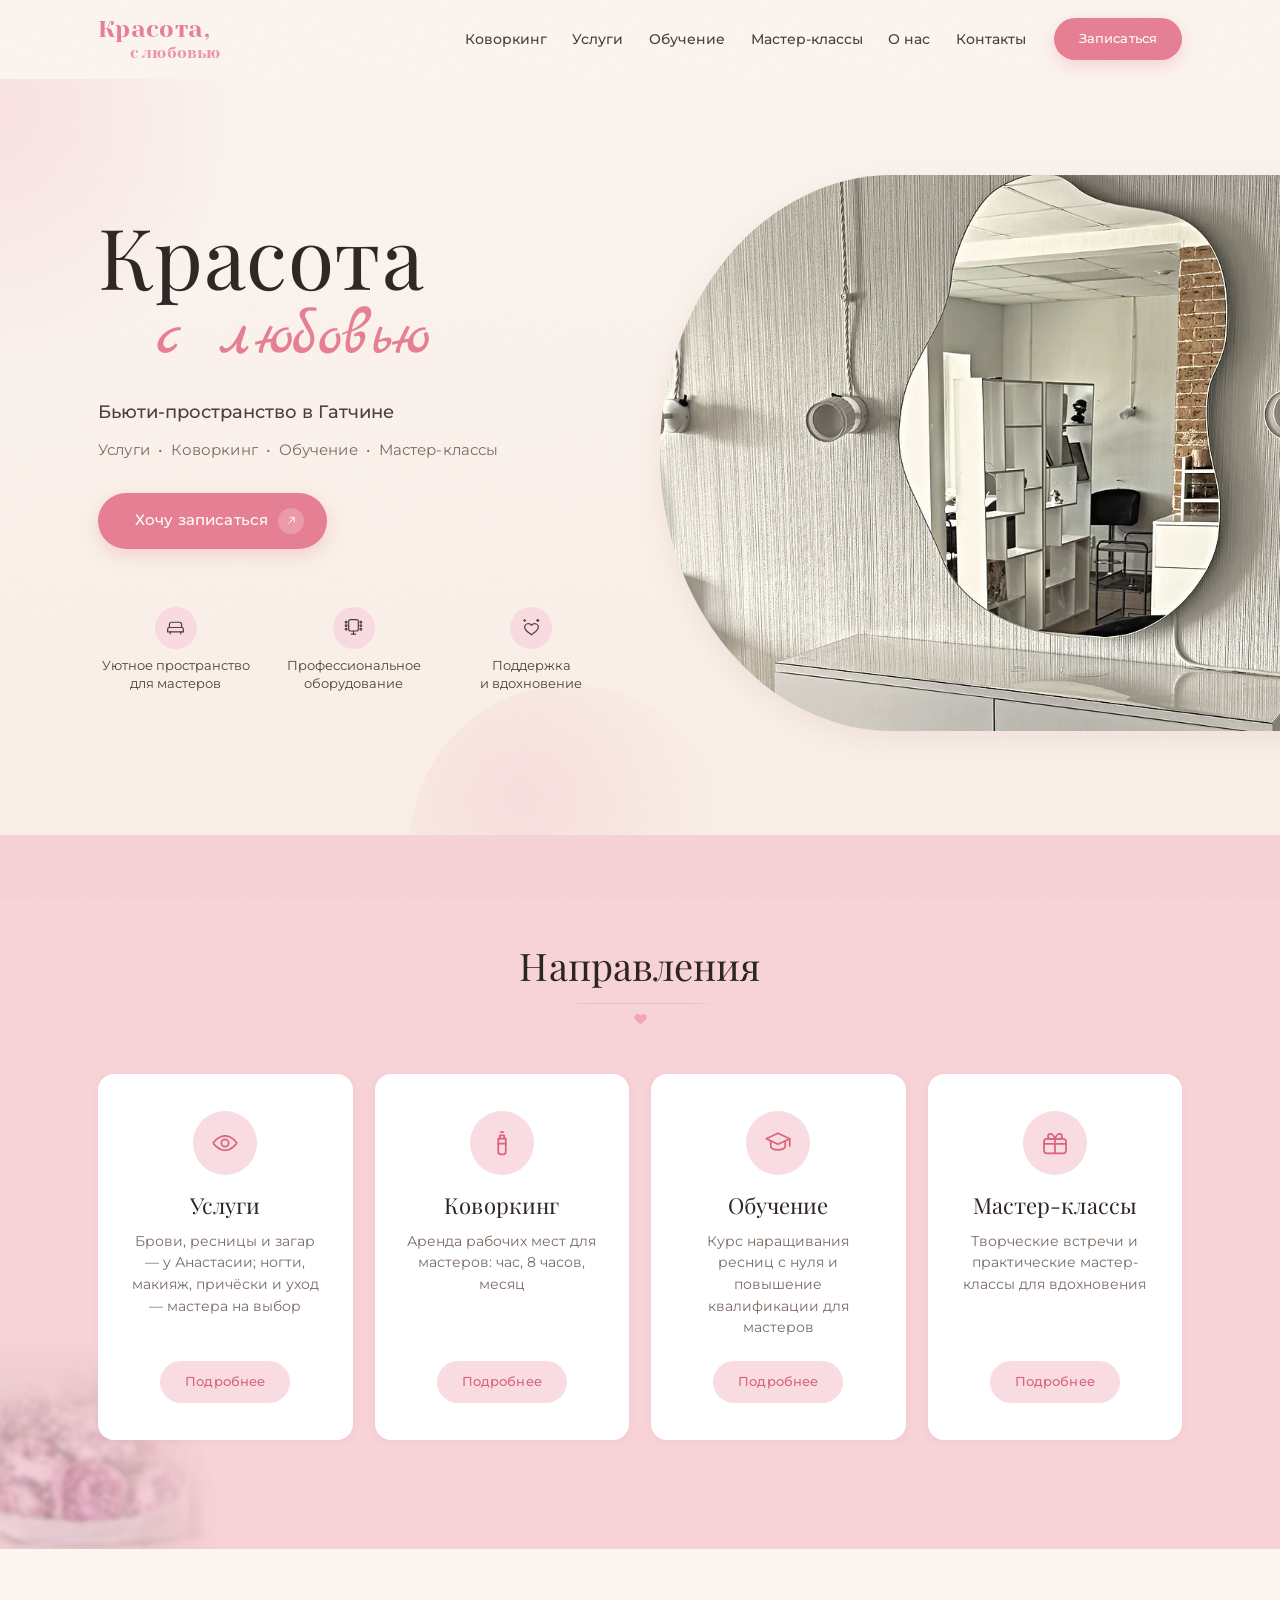
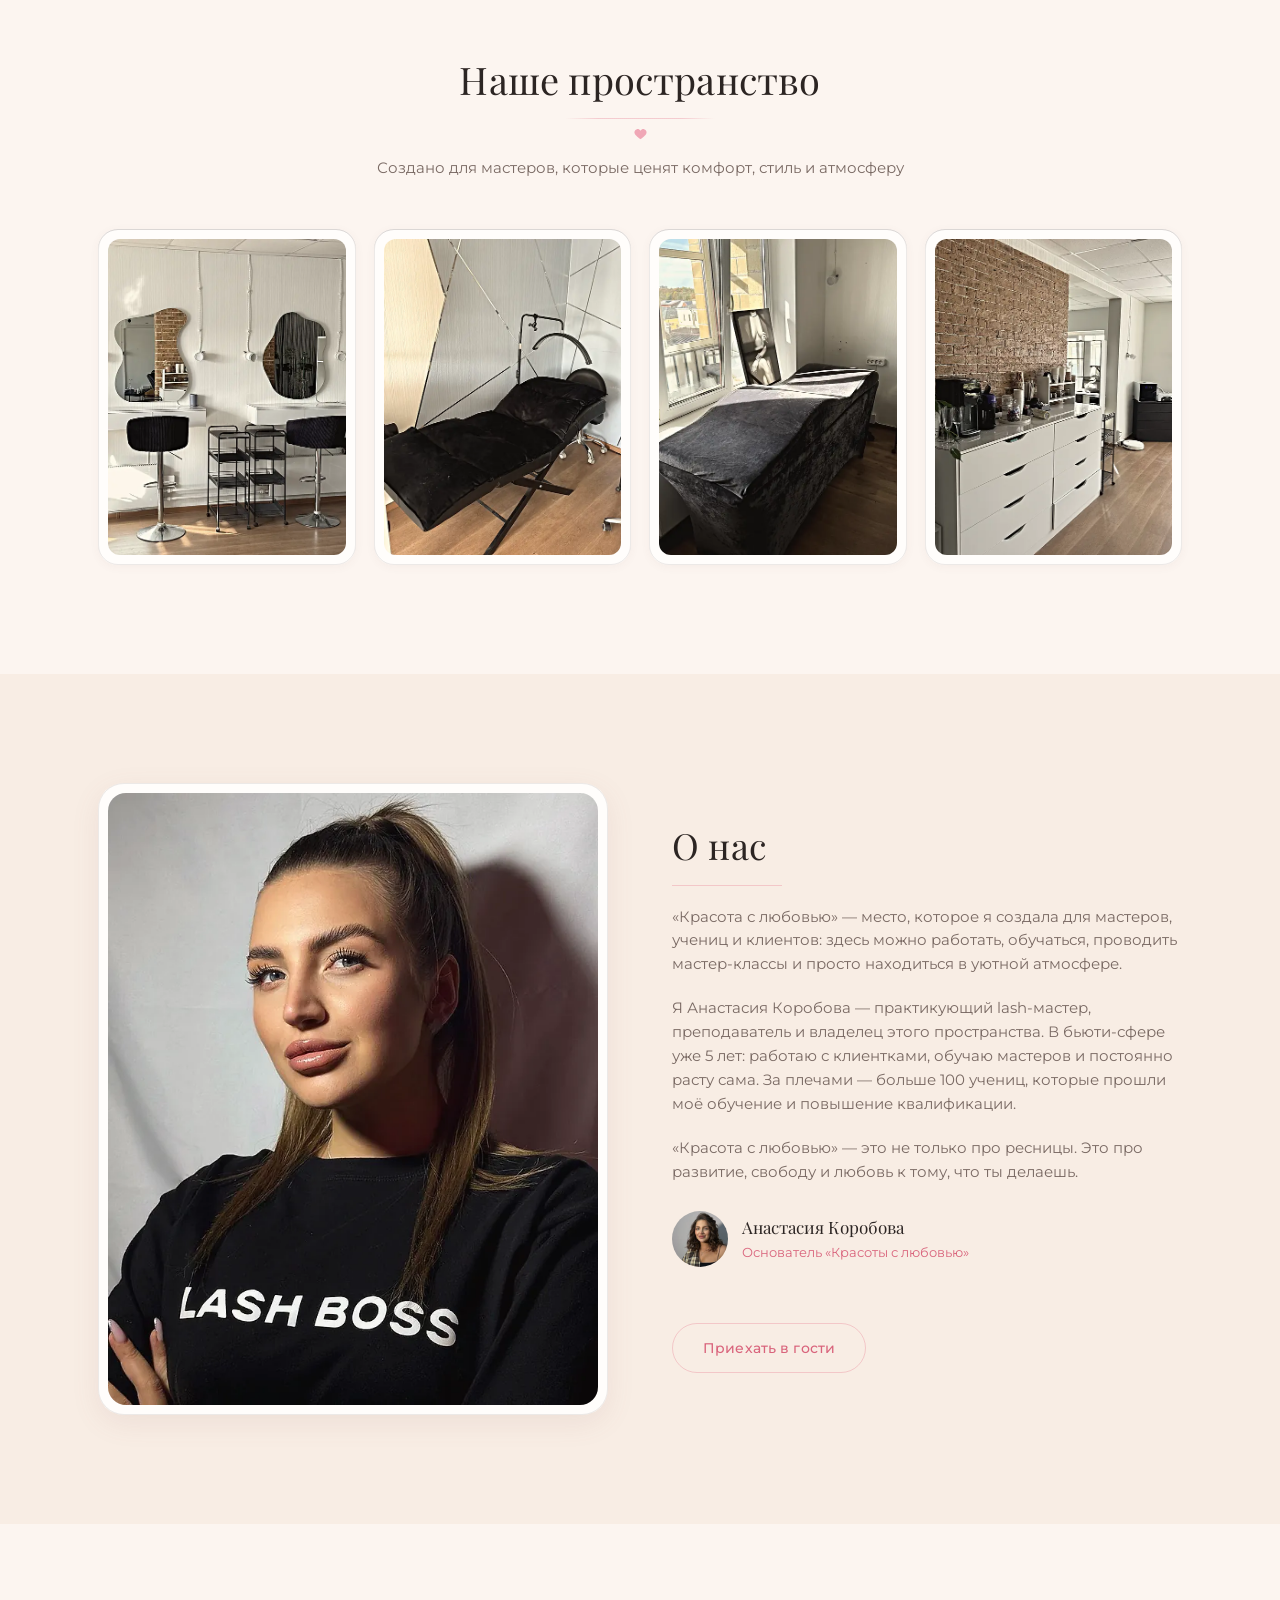
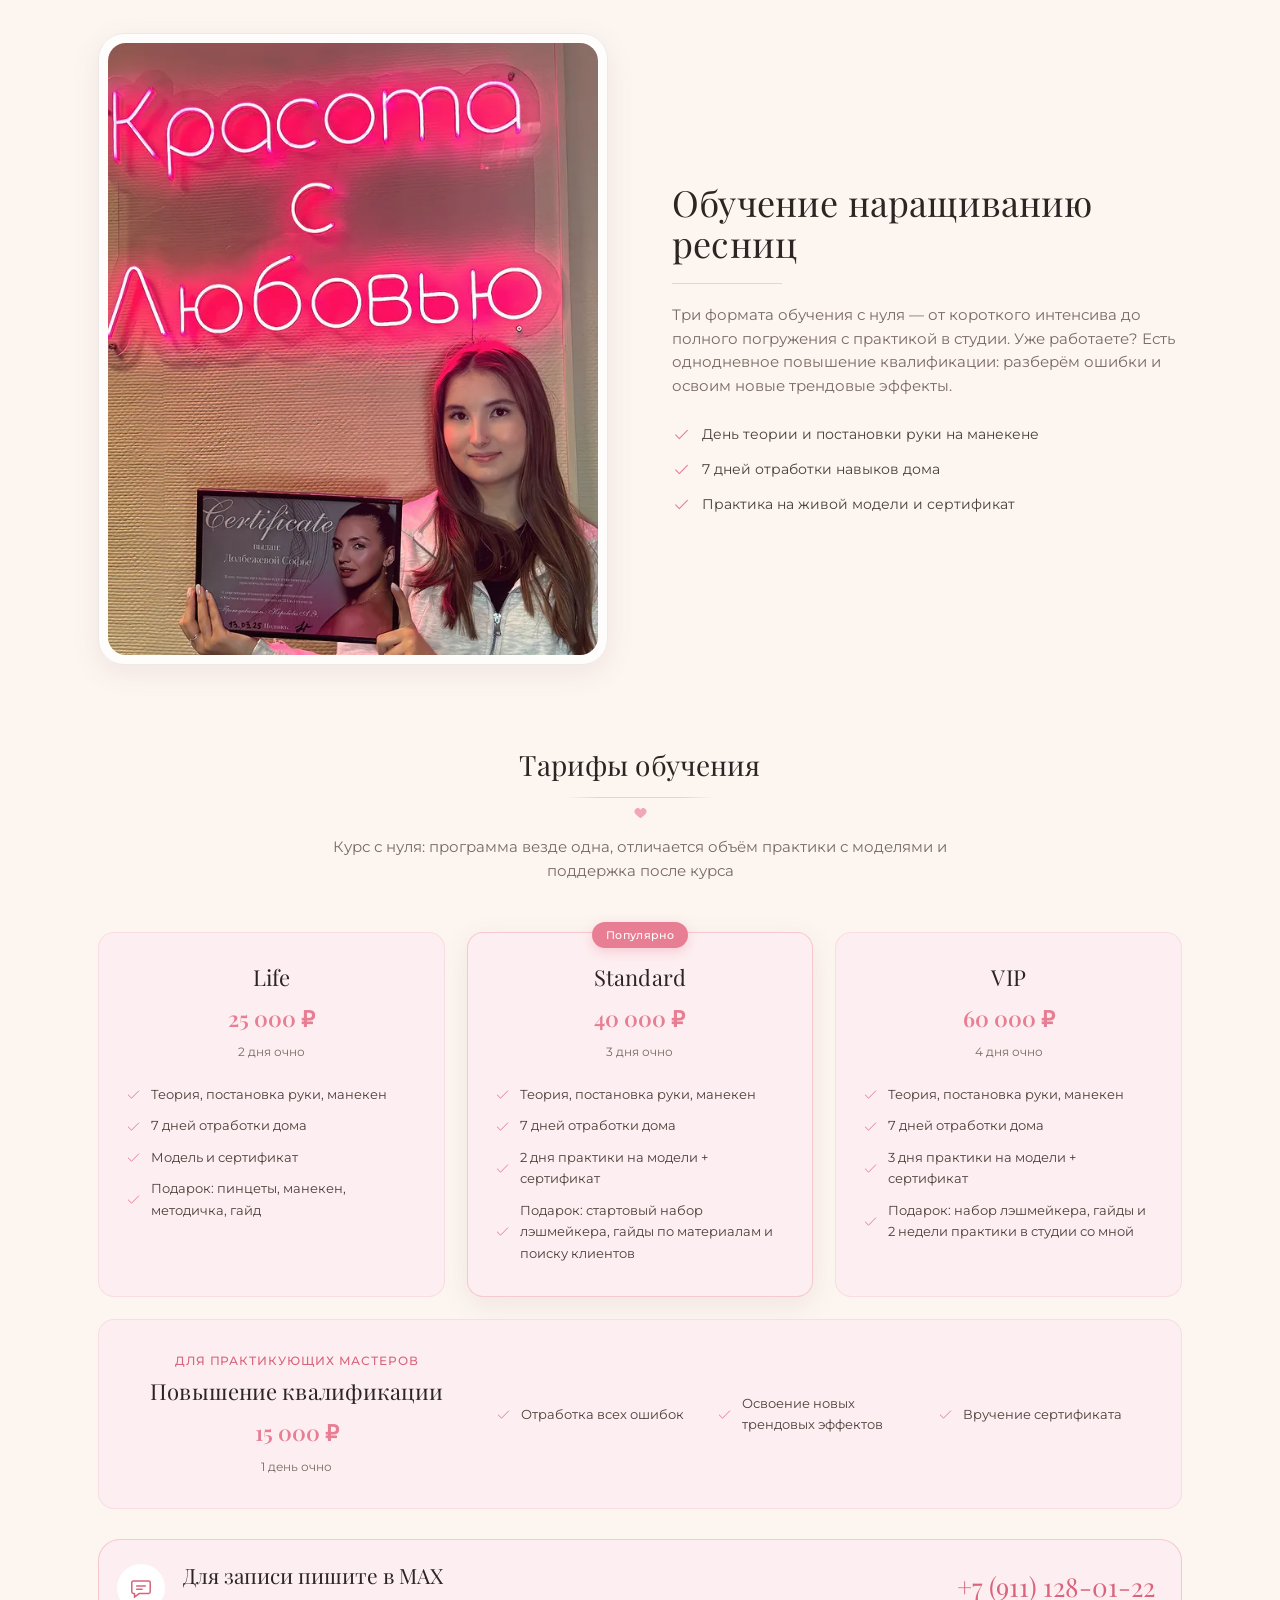
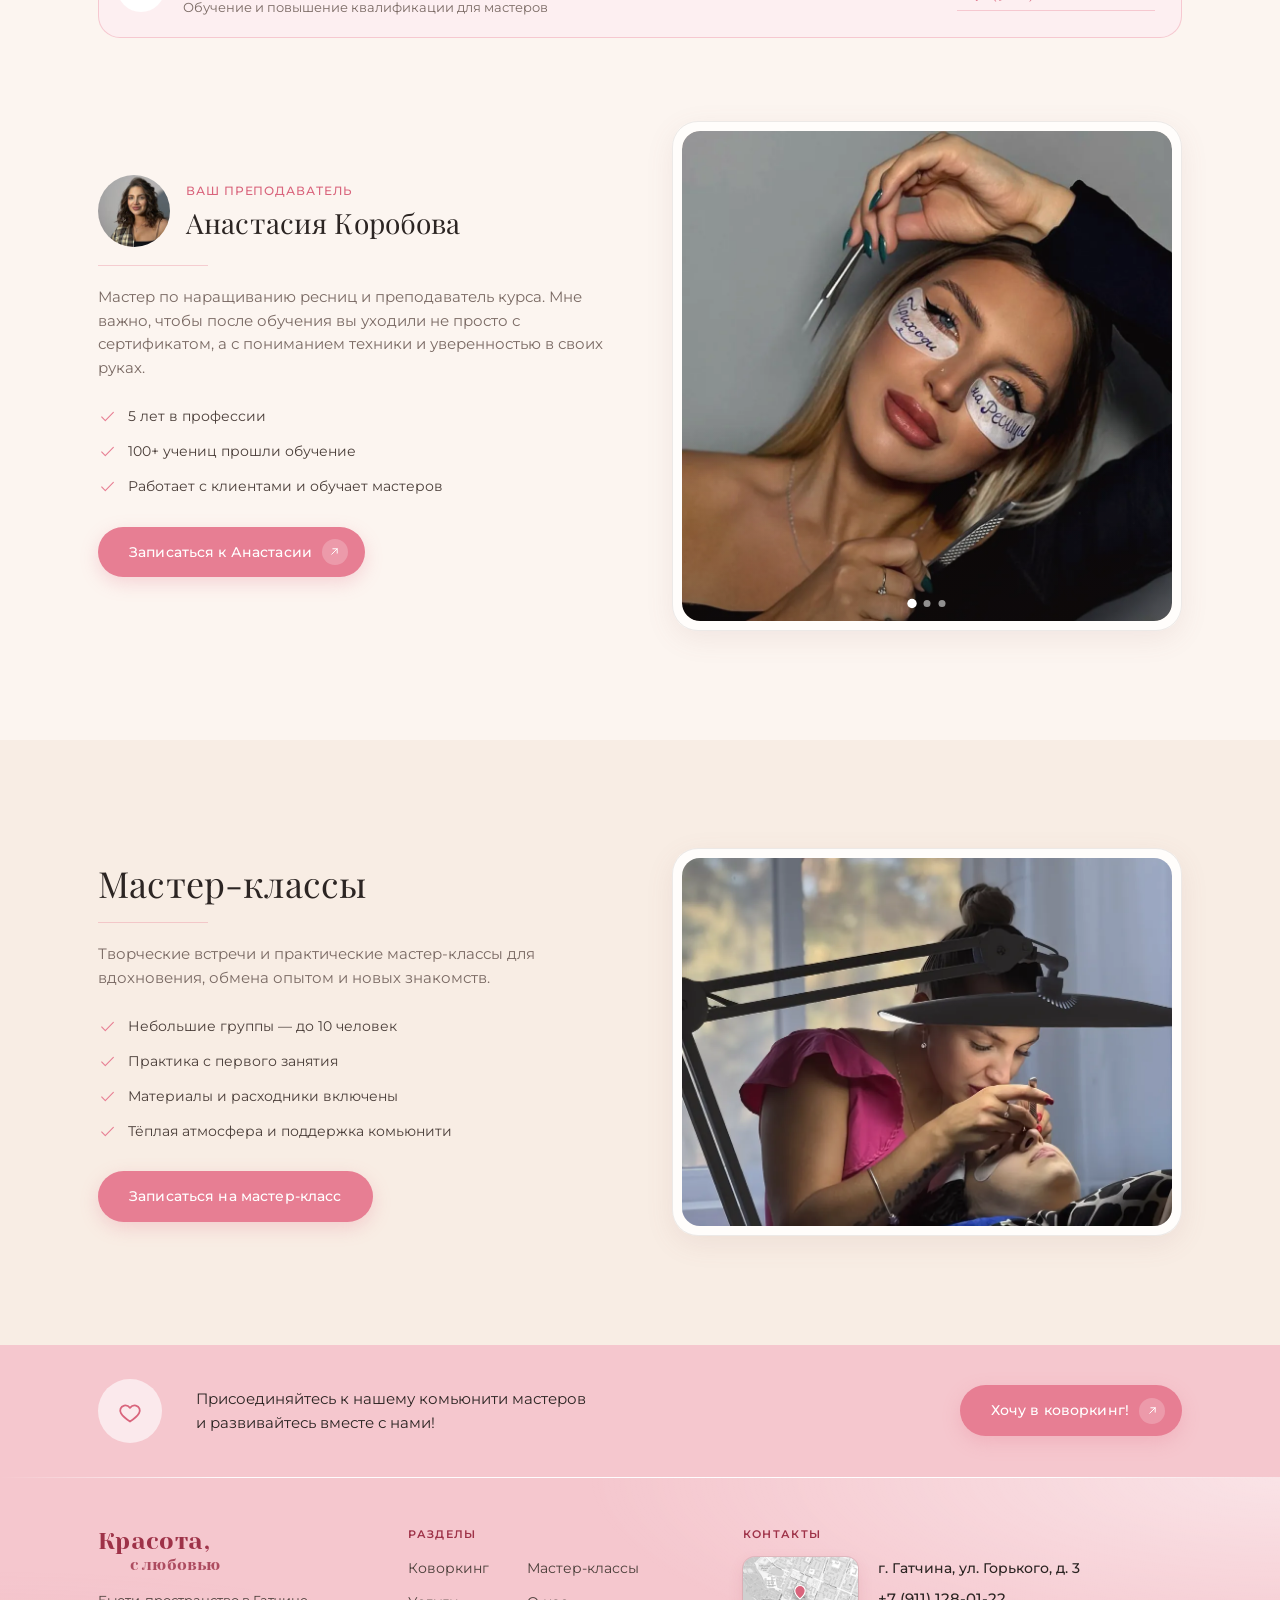
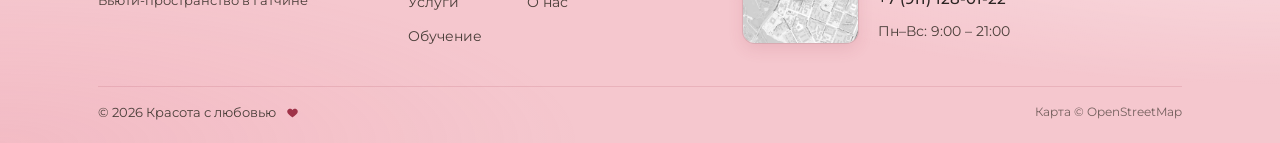
==== commit 60aff570: "Качество всех фото: пересборка из оригиналов, нейро-увеличение слабых, WebP Фото рабочих мест (IMG_5" ====
--- a/index.html
+++ b/index.html
@@ -14,7 +14,7 @@
 <link rel="preload" href="fonts/yeseva-latin.woff2" as="font" type="font/woff2" crossorigin>
 <link rel="preload" href="fonts/marck-cyrillic.woff2" as="font" type="font/woff2" crossorigin>
 <link rel="preload" href="fonts/marck-latin.woff2" as="font" type="font/woff2" crossorigin>
-<link rel="preload" as="image" href="photos/hero-studio.jpg" imagesrcset="photos/hero-studio-sm.jpg 900w, photos/hero-studio-md.jpg 1200w, photos/hero-studio.jpg 1600w" imagesizes="(max-width:1000px) 100vw, 55vw" fetchpriority="high">
+<link rel="preload" as="image" href="photos/hero-studio.webp" imagesrcset="photos/hero-studio-sm.webp 900w, photos/hero-studio-md.webp 1200w, photos/hero-studio.webp 1600w" imagesizes="(max-width:1000px) 100vw, 55vw" fetchpriority="high">
 <link rel="icon" href="data:image/svg+xml,%3Csvg xmlns='http://www.w3.org/2000/svg' viewBox='0 0 24 24'%3E%3Cpath fill='%23E77E93' d='M12 21s-6.7-4.3-9-8.2C1.3 9.9 2.6 6 6.2 5.1 8.4 4.6 10.7 5.6 12 7.4c1.3-1.8 3.6-2.8 5.8-2.3 3.6.9 4.9 4.8 3.2 7.7-2.3 3.9-9 8.2-9 8.2Z'/%3E%3C/svg%3E">
 <script>document.documentElement.classList.add('js')</script>
 </head>
@@ -178,7 +178,7 @@
     </div>
     <div class="hero__media rev rev-d1">
       <div class="arc">
-        <img src="photos/hero-studio.jpg" srcset="photos/hero-studio-sm.jpg 900w, photos/hero-studio-md.jpg 1200w, photos/hero-studio.jpg 1600w" sizes="(max-width:1000px) 100vw, 55vw"
+        <img src="photos/hero-studio.webp" srcset="photos/hero-studio-sm.webp 900w, photos/hero-studio-md.webp 1200w, photos/hero-studio.webp 1600w" sizes="(max-width:1000px) 100vw, 55vw"
              width="1600" height="1333" fetchpriority="high" decoding="async"
              alt="Место визажиста в «Красоте с любовью»: зеркало-волна и белая консоль">
       </div>
@@ -232,10 +232,10 @@
       <p>Создано для мастеров, которые ценят комфорт, стиль и атмосферу</p>
     </div>
     <div class="gal">
-      <figure class="rev"><img src="photos/space-mirrors.jpg" srcset="photos/space-mirrors-sm.jpg 520w, photos/space-mirrors.jpg 900w" sizes="(max-width:820px) 42vw, 24vw" width="900" height="1200" loading="lazy" decoding="async" alt="Три места визажиста и бровиста с зеркалами-волнами"></figure>
-      <figure class="rev rev-d1"><img src="photos/space-lash.jpg" srcset="photos/space-lash-sm.jpg 520w, photos/space-lash.jpg 900w" sizes="(max-width:820px) 42vw, 24vw" width="900" height="1200" loading="lazy" decoding="async" alt="Кушетка для наращивания ресниц с лампой"></figure>
-      <figure class="rev rev-d2"><img src="photos/space-window.jpg" srcset="photos/space-window-sm.jpg 520w, photos/space-window.jpg 900w" sizes="(max-width:820px) 42vw, 24vw" width="900" height="1200" loading="lazy" decoding="async" alt="Кабинет с кушеткой у окна"></figure>
-      <figure class="rev rev-d3"><img src="photos/space-lounge.jpg" srcset="photos/space-lounge-sm.jpg 520w, photos/space-lounge.jpg 900w" sizes="(max-width:820px) 42vw, 24vw" width="900" height="1200" loading="lazy" decoding="async" alt="Лаунж-зона с кофе у кирпичной стены"></figure>
+      <figure class="rev"><img src="photos/space-mirrors.webp" srcset="photos/space-mirrors-sm.webp 520w, photos/space-mirrors.webp 900w" sizes="(max-width:820px) 42vw, 24vw" width="900" height="1200" loading="lazy" decoding="async" alt="Три места визажиста и бровиста с зеркалами-волнами"></figure>
+      <figure class="rev rev-d1"><img src="photos/space-lash.webp" srcset="photos/space-lash-sm.webp 520w, photos/space-lash.webp 900w" sizes="(max-width:820px) 42vw, 24vw" width="900" height="1200" loading="lazy" decoding="async" alt="Кушетка для наращивания ресниц с лампой"></figure>
+      <figure class="rev rev-d2"><img src="photos/space-window.webp" srcset="photos/space-window-sm.webp 520w, photos/space-window.webp 900w" sizes="(max-width:820px) 42vw, 24vw" width="900" height="1200" loading="lazy" decoding="async" alt="Кабинет с кушеткой у окна"></figure>
+      <figure class="rev rev-d3"><img src="photos/space-lounge.webp" srcset="photos/space-lounge-sm.webp 520w, photos/space-lounge.webp 900w" sizes="(max-width:820px) 42vw, 24vw" width="900" height="1200" loading="lazy" decoding="async" alt="Лаунж-зона с кофе у кирпичной стены"></figure>
     </div>
   </div>
 </section>
@@ -244,7 +244,7 @@
 <section class="sec" id="about" style="background:var(--cream-3)">
   <div class="container split">
     <div class="split__media split__media--tall rev">
-      <img src="photos/about-anastasia.jpg" srcset="photos/about-anastasia-sm.jpg 640w, photos/about-anastasia.jpg 960w" sizes="(max-width:820px) 100vw, 46vw" width="960" height="1200" loading="lazy" decoding="async" alt="Анастасия Коробова, основатель «Красоты с любовью»">
+      <img src="photos/about-anastasia.webp" srcset="photos/about-anastasia-sm.webp 640w, photos/about-anastasia.webp 960w" sizes="(max-width:820px) 100vw, 46vw" width="960" height="1200" loading="lazy" decoding="async" alt="Анастасия Коробова, основатель «Красоты с любовью»">
     </div>
     <div class="rev rev-d1">
       <h2>О нас</h2>
@@ -274,7 +274,7 @@
 <section class="sec" id="obuchenie">
   <div class="container split">
     <div class="split__media split__media--tall rev">
-      <img src="photos/edu-neon.jpg" srcset="photos/edu-neon-sm.jpg 600w, photos/edu-neon.jpg 752w" sizes="(max-width:820px) 100vw, 46vw" width="752" height="940" loading="lazy" decoding="async" alt="Выпускница курса с сертификатом под неоновой вывеской «Красота с любовью»">
+      <img src="photos/edu-neon.webp" srcset="photos/edu-neon-sm.webp 600w, photos/edu-neon.webp 1200w" sizes="(max-width:820px) 100vw, 46vw" width="1200" height="1500" loading="lazy" decoding="async" alt="Выпускница курса с сертификатом под неоновой вывеской «Красота с любовью»">
     </div>
     <div class="rev rev-d1">
       <h2>Обучение наращиванию ресниц</h2>
@@ -363,9 +363,9 @@
   <div class="container split split--rev split--pair teacher-split rev rev-d2">
       <div class="split__media rev">
         <div class="tslider" data-tslider aria-roledescription="слайдер" aria-label="Работы и ученицы Анастасии">
-          <div class="tslider__slide is-active"><img src="photos/work-process.jpg" width="960" height="960" loading="lazy" decoding="async" alt="Lash-мастер с пинцетом и патчами"></div>
-          <div class="tslider__slide"><img src="photos/work-graduate-1.jpg" width="720" height="720" loading="lazy" decoding="async" alt="Выпускница курса с сертификатом"></div>
-          <div class="tslider__slide"><img src="photos/work-graduate-2.jpg" width="720" height="720" loading="lazy" decoding="async" alt="Выпускница курса с сертификатом"></div>
+          <div class="tslider__slide is-active"><img src="photos/work-process.webp" width="1000" height="1000" loading="lazy" decoding="async" alt="Lash-мастер с пинцетом и патчами"></div>
+          <div class="tslider__slide"><img src="photos/work-graduate-1.webp" width="1000" height="1000" loading="lazy" decoding="async" alt="Выпускница курса с сертификатом"></div>
+          <div class="tslider__slide"><img src="photos/work-graduate-2.webp" width="1000" height="1000" loading="lazy" decoding="async" alt="Выпускница курса с сертификатом"></div>
           <div class="tslider__dots" role="tablist">
             <button type="button" class="is-active" role="tab" aria-selected="true" aria-label="Работа 1"></button>
             <button type="button" role="tab" aria-selected="false" aria-label="Работа 2"></button>
@@ -399,7 +399,7 @@
 <section class="sec" id="masterclasses" style="background:var(--cream-3)">
   <div class="container split split--rev">
     <div class="split__media rev">
-      <img src="photos/mk-process.jpg" width="590" height="443" loading="lazy" decoding="async" alt="Практика наращивания ресниц под лампой">
+      <img src="photos/mk-process.webp" width="1000" height="751" loading="lazy" decoding="async" alt="Практика наращивания ресниц под лампой">
     </div>
     <div class="rev rev-d1">
       <h2>Мастер-классы</h2>
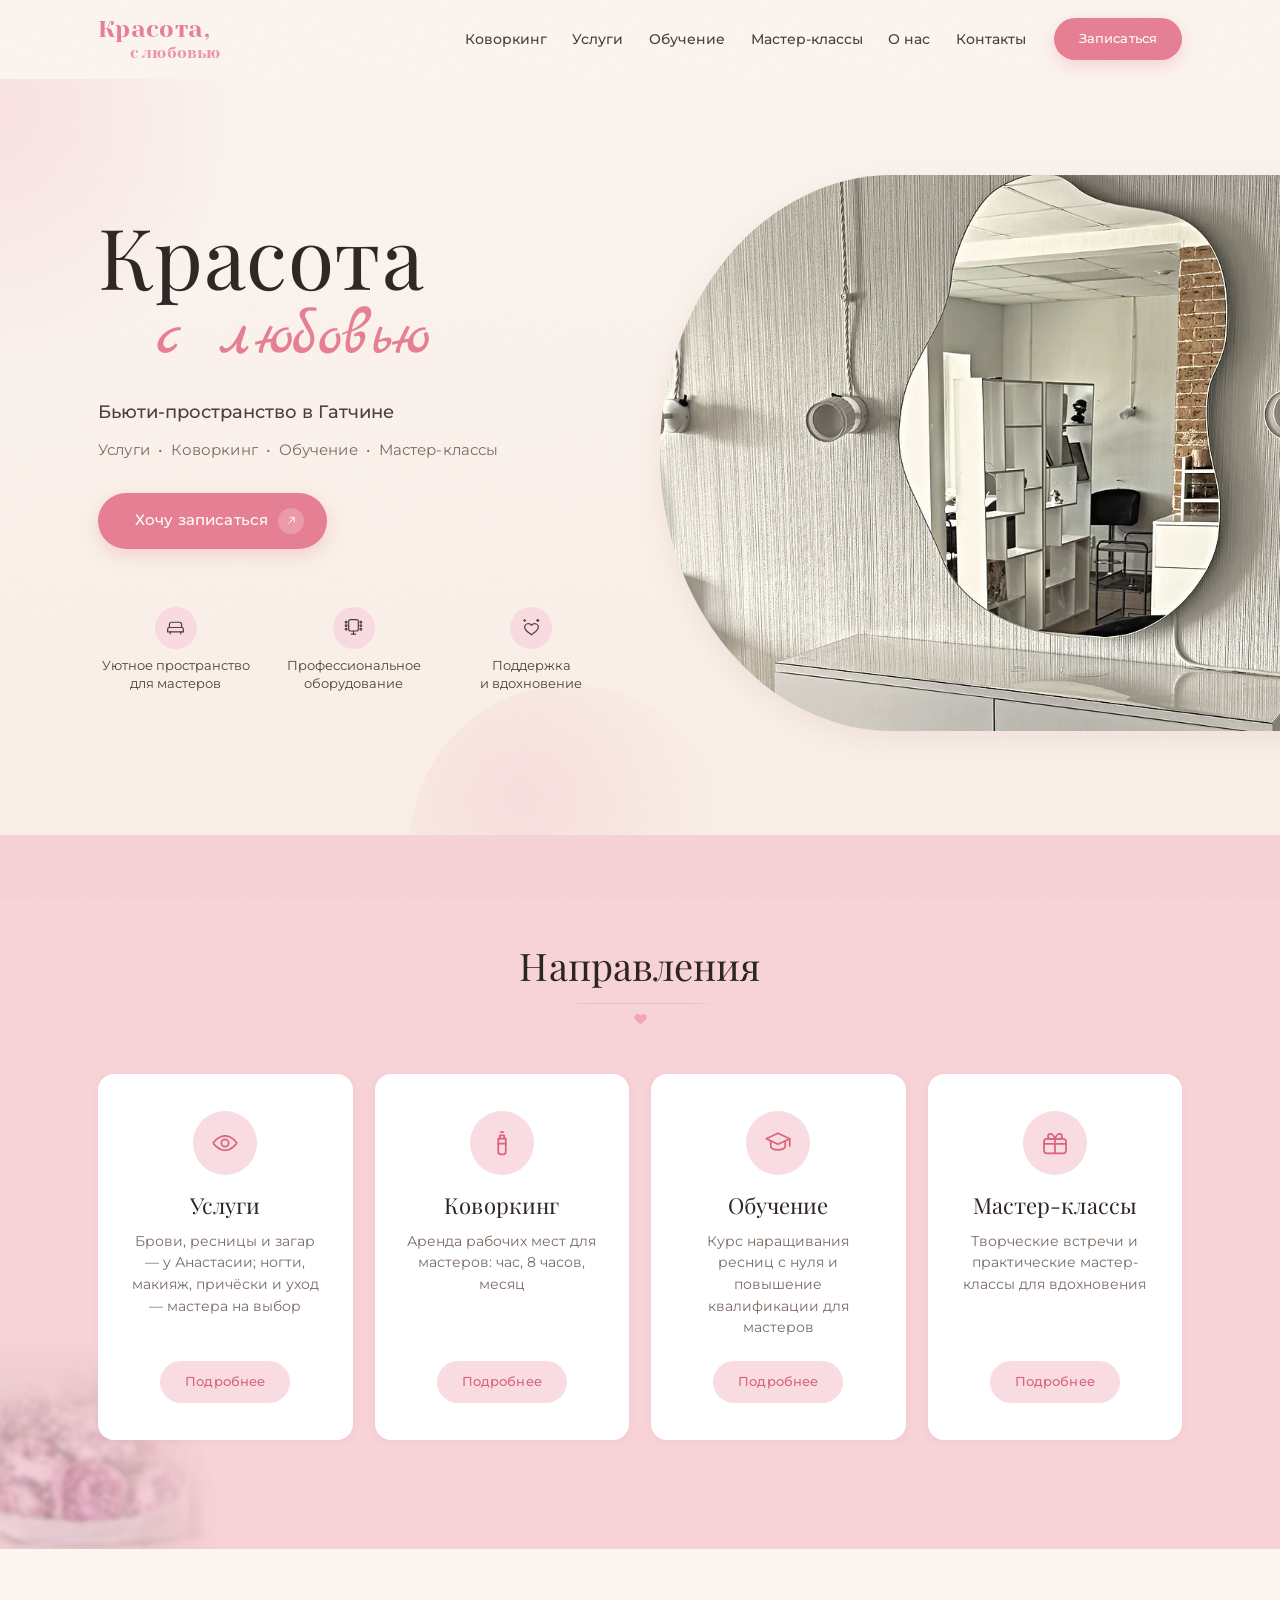
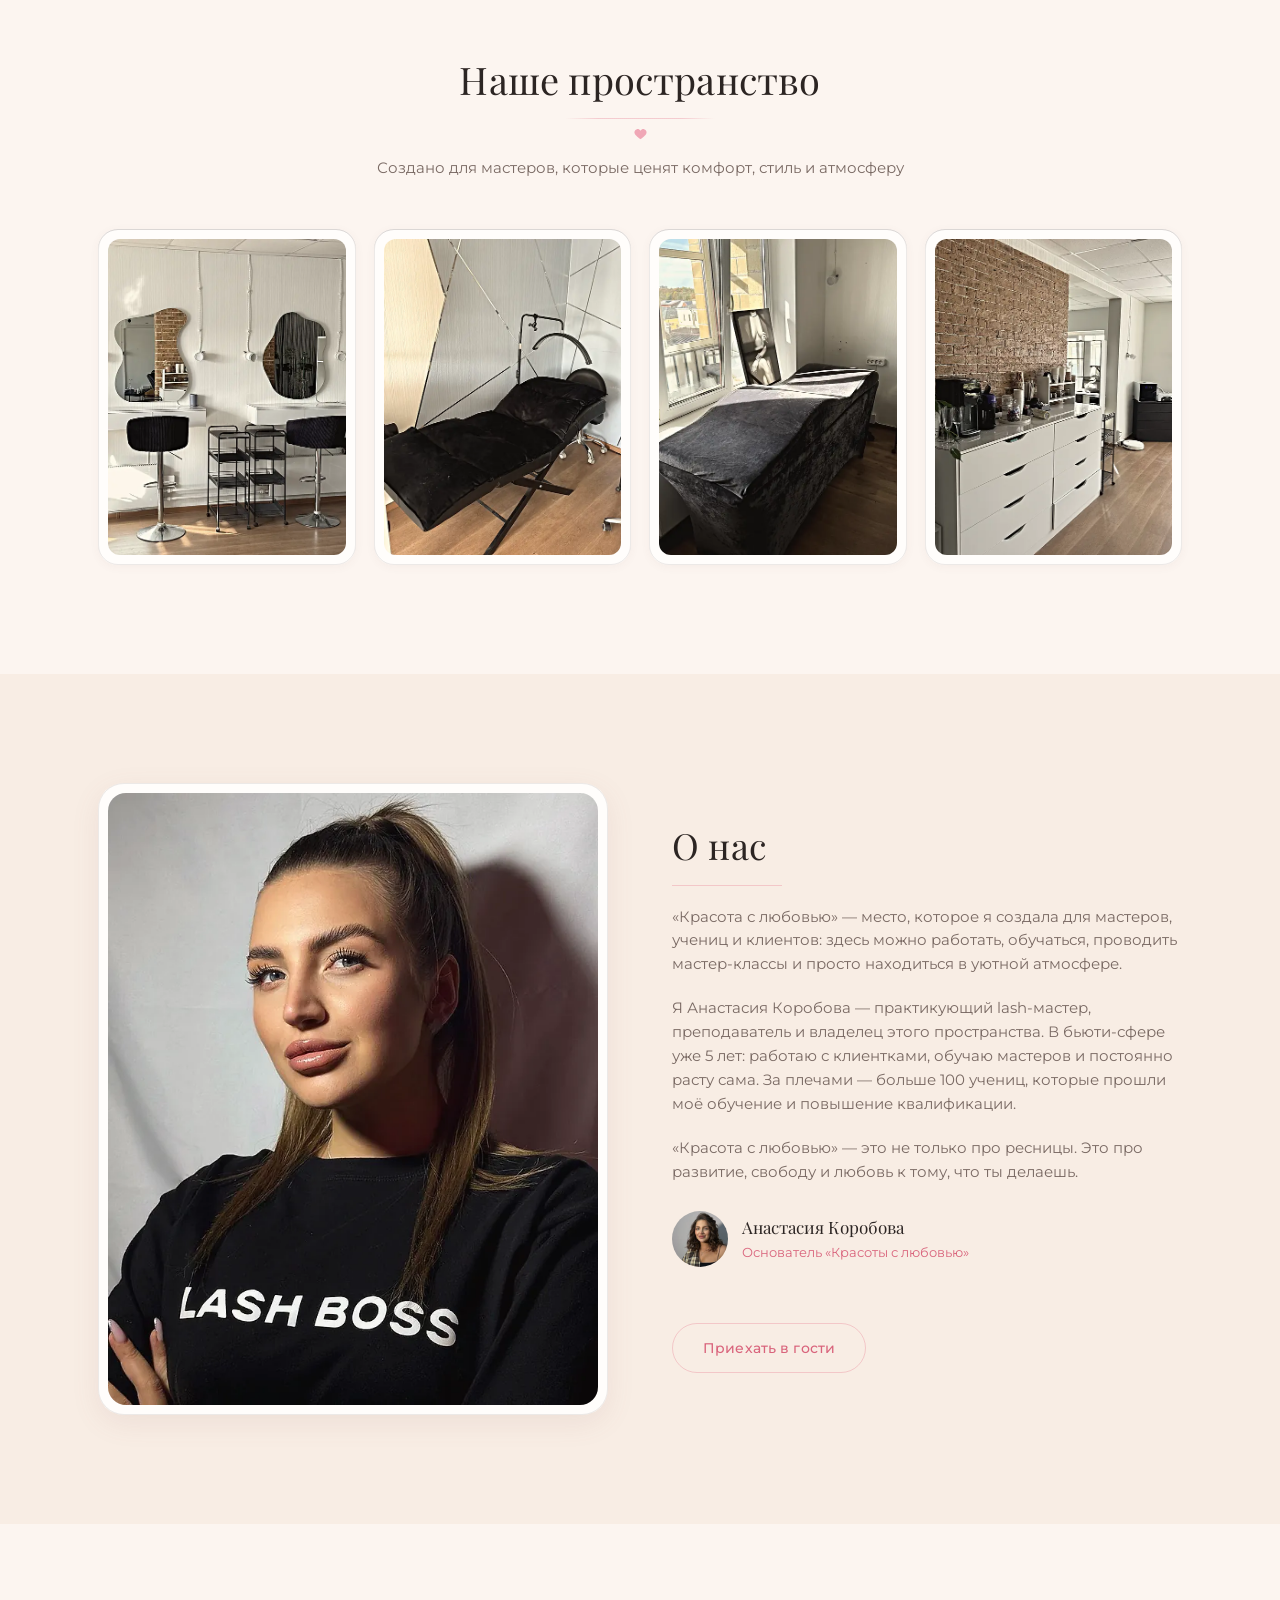
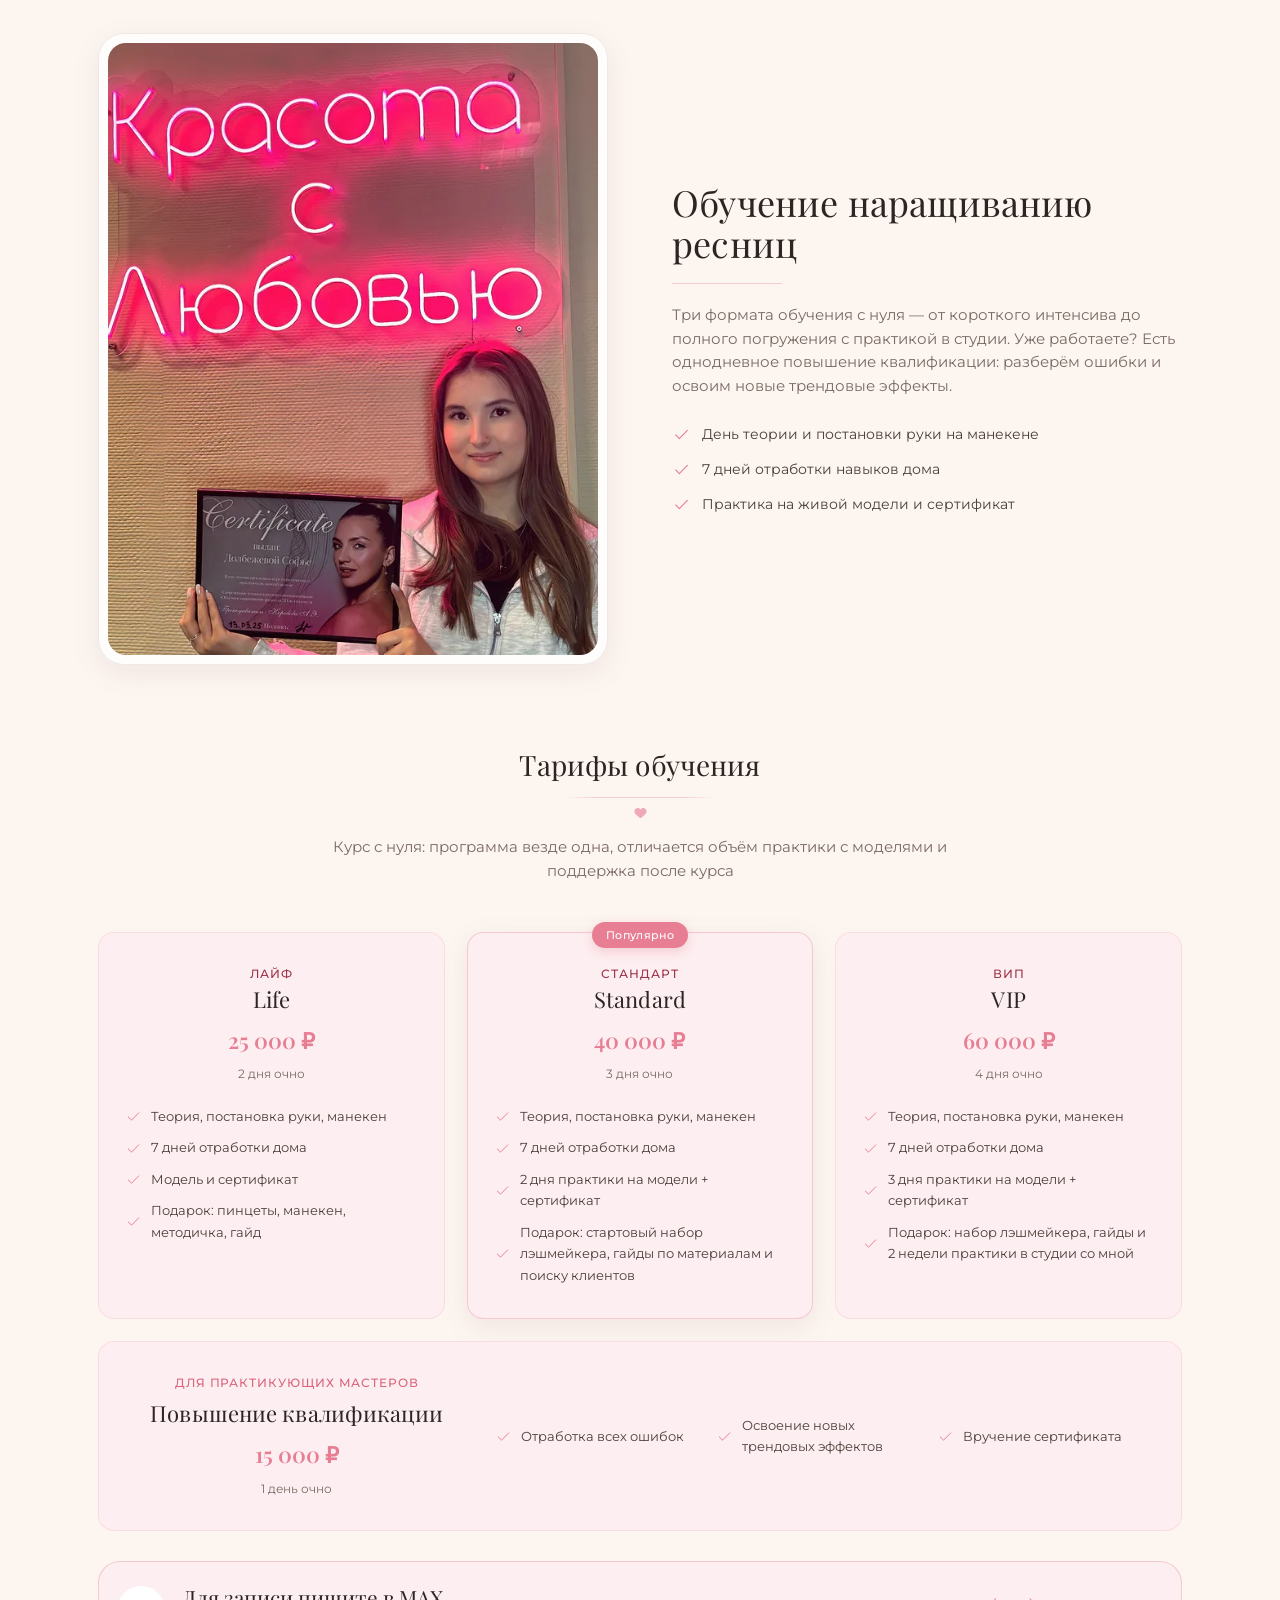
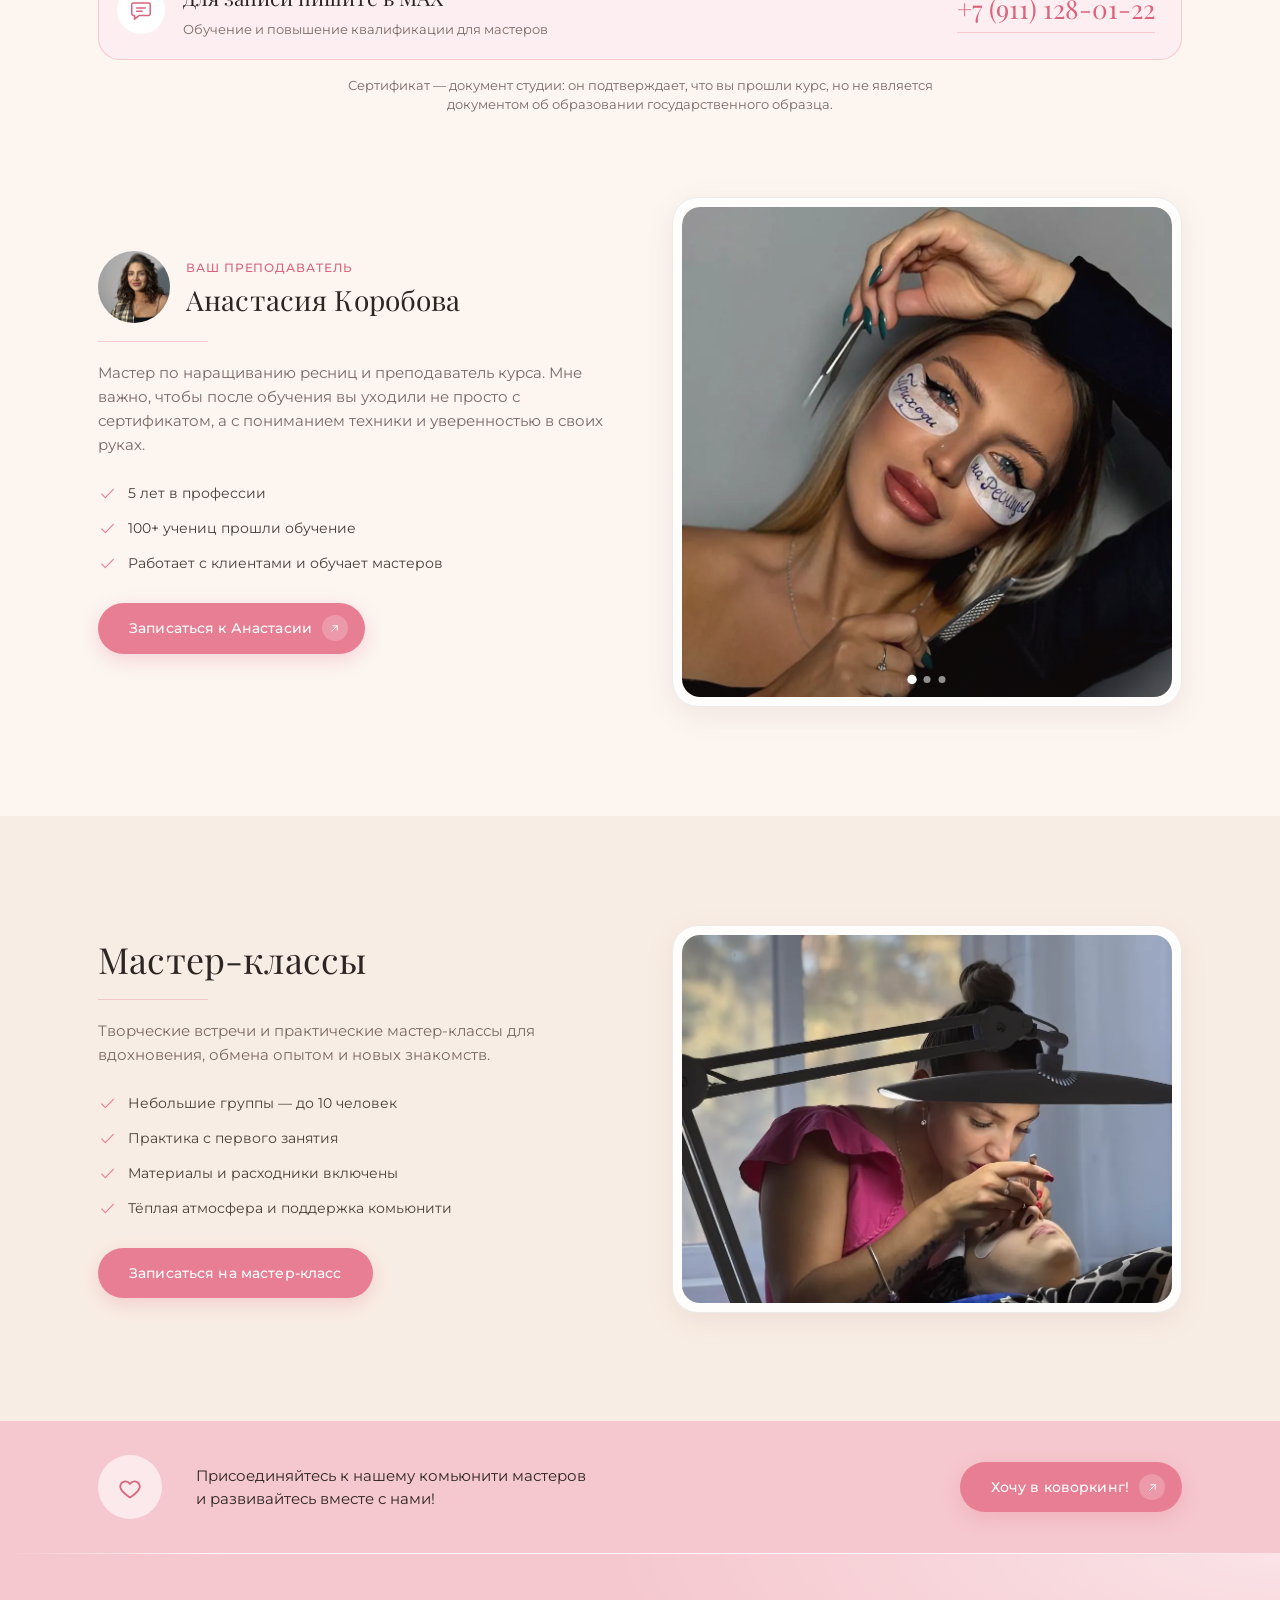
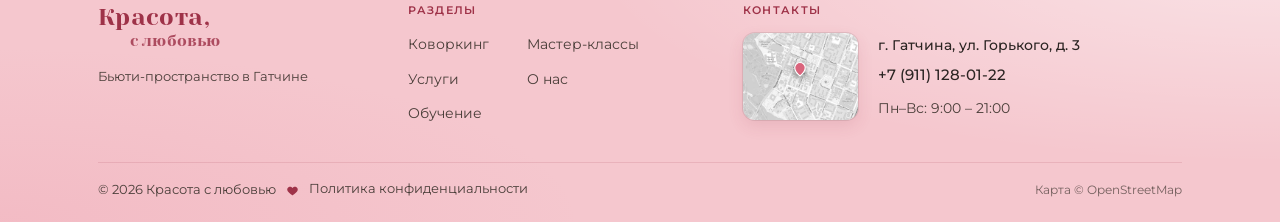
==== commit 5e9cec06: "Юридическая часть: политика конфиденциальности, реквизиты, русские подписи тарифов - privacy.html — " ====
--- a/index.html
+++ b/index.html
@@ -5,7 +5,7 @@
 <meta name="viewport" content="width=device-width, initial-scale=1">
 <title>Красота с любовью — бьюти-пространство в Гатчине</title>
 <meta name="description" content="Бьюти-пространство «Красота с любовью» в Гатчине: коворкинг для мастеров, обучение и мастер-классы. Уютное пространство, профессиональное оборудование, поддержка и вдохновение.">
-<link rel="stylesheet" href="styles.css">
+<link rel="stylesheet" href="styles.css?v=7e884e99">
 <link rel="preload" href="fonts/montserrat-cyrillic.woff2" as="font" type="font/woff2" crossorigin>
 <link rel="preload" href="fonts/montserrat-latin.woff2" as="font" type="font/woff2" crossorigin>
 <link rel="preload" href="fonts/playfair-cyrillic.woff2" as="font" type="font/woff2" crossorigin>
@@ -14,7 +14,7 @@
 <link rel="preload" href="fonts/yeseva-latin.woff2" as="font" type="font/woff2" crossorigin>
 <link rel="preload" href="fonts/marck-cyrillic.woff2" as="font" type="font/woff2" crossorigin>
 <link rel="preload" href="fonts/marck-latin.woff2" as="font" type="font/woff2" crossorigin>
-<link rel="preload" as="image" href="photos/hero-studio.webp" imagesrcset="photos/hero-studio-sm.webp 900w, photos/hero-studio-md.webp 1200w, photos/hero-studio.webp 1600w" imagesizes="(max-width:1000px) 100vw, 55vw" fetchpriority="high">
+<link rel="preload" as="image" href="photos/hero-studio.webp?v=2f63e243" imagesrcset="photos/hero-studio-sm.webp?v=154806ca 900w, photos/hero-studio-md.webp?v=4ce348d4 1200w, photos/hero-studio.webp?v=2f63e243 1600w" imagesizes="(max-width:1000px) 100vw, 55vw" fetchpriority="high">
 <link rel="icon" href="data:image/svg+xml,%3Csvg xmlns='http://www.w3.org/2000/svg' viewBox='0 0 24 24'%3E%3Cpath fill='%23E77E93' d='M12 21s-6.7-4.3-9-8.2C1.3 9.9 2.6 6 6.2 5.1 8.4 4.6 10.7 5.6 12 7.4c1.3-1.8 3.6-2.8 5.8-2.3 3.6.9 4.9 4.8 3.2 7.7-2.3 3.9-9 8.2-9 8.2Z'/%3E%3C/svg%3E">
 <script>document.documentElement.classList.add('js')</script>
 </head>
@@ -178,7 +178,7 @@
     </div>
     <div class="hero__media rev rev-d1">
       <div class="arc">
-        <img src="photos/hero-studio.webp" srcset="photos/hero-studio-sm.webp 900w, photos/hero-studio-md.webp 1200w, photos/hero-studio.webp 1600w" sizes="(max-width:1000px) 100vw, 55vw"
+        <img src="photos/hero-studio.webp?v=2f63e243" srcset="photos/hero-studio-sm.webp?v=154806ca 900w, photos/hero-studio-md.webp?v=4ce348d4 1200w, photos/hero-studio.webp?v=2f63e243 1600w" sizes="(max-width:1000px) 100vw, 55vw"
              width="1600" height="1333" fetchpriority="high" decoding="async"
              alt="Место визажиста в «Красоте с любовью»: зеркало-волна и белая консоль">
       </div>
@@ -188,7 +188,7 @@
 
 <!-- ===== Направления ===== -->
 <section class="sec dirs" id="dirs">
-  <img class="dirs__deco" src="photos/flowers.jpg" width="760" height="760" loading="lazy" decoding="async" alt="" aria-hidden="true">
+  <img class="dirs__deco" src="photos/flowers.jpg?v=90bb0a6b" width="760" height="760" loading="lazy" decoding="async" alt="" aria-hidden="true">
   <div class="container">
     <div class="sec-head center rev">
       <h2>Направления</h2>
@@ -232,10 +232,10 @@
       <p>Создано для мастеров, которые ценят комфорт, стиль и атмосферу</p>
     </div>
     <div class="gal">
-      <figure class="rev"><img src="photos/space-mirrors.webp" srcset="photos/space-mirrors-sm.webp 520w, photos/space-mirrors.webp 900w" sizes="(max-width:820px) 42vw, 24vw" width="900" height="1200" loading="lazy" decoding="async" alt="Три места визажиста и бровиста с зеркалами-волнами"></figure>
-      <figure class="rev rev-d1"><img src="photos/space-lash.webp" srcset="photos/space-lash-sm.webp 520w, photos/space-lash.webp 900w" sizes="(max-width:820px) 42vw, 24vw" width="900" height="1200" loading="lazy" decoding="async" alt="Кушетка для наращивания ресниц с лампой"></figure>
-      <figure class="rev rev-d2"><img src="photos/space-window.webp" srcset="photos/space-window-sm.webp 520w, photos/space-window.webp 900w" sizes="(max-width:820px) 42vw, 24vw" width="900" height="1200" loading="lazy" decoding="async" alt="Кабинет с кушеткой у окна"></figure>
-      <figure class="rev rev-d3"><img src="photos/space-lounge.webp" srcset="photos/space-lounge-sm.webp 520w, photos/space-lounge.webp 900w" sizes="(max-width:820px) 42vw, 24vw" width="900" height="1200" loading="lazy" decoding="async" alt="Лаунж-зона с кофе у кирпичной стены"></figure>
+      <figure class="rev"><img src="photos/space-mirrors.webp?v=57e8e944" srcset="photos/space-mirrors-sm.webp?v=08d67e6d 520w, photos/space-mirrors.webp?v=57e8e944 900w" sizes="(max-width:820px) 42vw, 24vw" width="900" height="1200" loading="lazy" decoding="async" alt="Три места визажиста и бровиста с зеркалами-волнами"></figure>
+      <figure class="rev rev-d1"><img src="photos/space-lash.webp?v=b8f5dc23" srcset="photos/space-lash-sm.webp?v=e202cc6e 520w, photos/space-lash.webp?v=b8f5dc23 900w" sizes="(max-width:820px) 42vw, 24vw" width="900" height="1200" loading="lazy" decoding="async" alt="Кушетка для наращивания ресниц с лампой"></figure>
+      <figure class="rev rev-d2"><img src="photos/space-window.webp?v=078a6993" srcset="photos/space-window-sm.webp?v=d2fa6961 520w, photos/space-window.webp?v=078a6993 900w" sizes="(max-width:820px) 42vw, 24vw" width="900" height="1200" loading="lazy" decoding="async" alt="Кабинет с кушеткой у окна"></figure>
+      <figure class="rev rev-d3"><img src="photos/space-lounge.webp?v=147306fd" srcset="photos/space-lounge-sm.webp?v=def7ee6e 520w, photos/space-lounge.webp?v=147306fd 900w" sizes="(max-width:820px) 42vw, 24vw" width="900" height="1200" loading="lazy" decoding="async" alt="Лаунж-зона с кофе у кирпичной стены"></figure>
     </div>
   </div>
 </section>
@@ -244,7 +244,7 @@
 <section class="sec" id="about" style="background:var(--cream-3)">
   <div class="container split">
     <div class="split__media split__media--tall rev">
-      <img src="photos/about-anastasia.webp" srcset="photos/about-anastasia-sm.webp 640w, photos/about-anastasia.webp 960w" sizes="(max-width:820px) 100vw, 46vw" width="960" height="1200" loading="lazy" decoding="async" alt="Анастасия Коробова, основатель «Красоты с любовью»">
+      <img src="photos/about-anastasia.webp?v=24ab5731" srcset="photos/about-anastasia-sm.webp?v=072af53a 640w, photos/about-anastasia.webp?v=24ab5731 960w" sizes="(max-width:820px) 100vw, 46vw" width="960" height="1200" loading="lazy" decoding="async" alt="Анастасия Коробова, основатель «Красоты с любовью»">
     </div>
     <div class="rev rev-d1">
       <h2>О нас</h2>
@@ -259,7 +259,7 @@
       <p class="lead">«Красота с любовью» — это не только про ресницы. Это про
         развитие, свободу и любовь к тому, что ты делаешь.</p>
       <div class="founder">
-        <span class="master__ph"><img src="photos/anastasia-avatar.jpg" width="112" height="112" loading="lazy" decoding="async" alt="Анастасия Коробова"></span>
+        <span class="master__ph"><img src="photos/anastasia-avatar.jpg?v=f4828739" width="112" height="112" loading="lazy" decoding="async" alt="Анастасия Коробова"></span>
         <div>
           <p class="founder__name">Анастасия Коробова</p>
           <p class="founder__role">Основатель «Красоты с любовью»</p>
@@ -274,7 +274,7 @@
 <section class="sec" id="obuchenie">
   <div class="container split">
     <div class="split__media split__media--tall rev">
-      <img src="photos/edu-neon.webp" srcset="photos/edu-neon-sm.webp 600w, photos/edu-neon.webp 1200w" sizes="(max-width:820px) 100vw, 46vw" width="1200" height="1500" loading="lazy" decoding="async" alt="Выпускница курса с сертификатом под неоновой вывеской «Красота с любовью»">
+      <img src="photos/edu-neon.webp?v=2102ba71" srcset="photos/edu-neon-sm.webp?v=1cfb90c1 600w, photos/edu-neon.webp?v=2102ba71 1200w" sizes="(max-width:820px) 100vw, 46vw" width="1200" height="1500" loading="lazy" decoding="async" alt="Выпускница курса с сертификатом под неоновой вывеской «Красота с любовью»">
     </div>
     <div class="rev rev-d1">
       <h2>Обучение наращиванию ресниц</h2>
@@ -299,6 +299,7 @@
 
     <div class="tariffs tariffs--3">
       <article class="tariff rev">
+        <p class="teacher__eyebrow tariff__ru">Лайф</p>
         <h3>Life</h3>
         <p class="tariff__price"><b>25 000 ₽</b></p>
         <p class="tariff__note">2 дня очно</p>
@@ -312,6 +313,7 @@
 
       <article class="tariff tariff--best rev rev-d1">
         <span class="tariff__tag">Популярно</span>
+        <p class="teacher__eyebrow tariff__ru">Стандарт</p>
         <h3>Standard</h3>
         <p class="tariff__price"><b>40 000 ₽</b></p>
         <p class="tariff__note">3 дня очно</p>
@@ -324,6 +326,7 @@
       </article>
 
       <article class="tariff rev rev-d2">
+        <p class="teacher__eyebrow tariff__ru">Вип</p>
         <h3>VIP</h3>
         <p class="tariff__price"><b>60 000 ₽</b></p>
         <p class="tariff__note">4 дня очно</p>
@@ -358,14 +361,15 @@
       </div>
       <a class="edu-zapis__phone" href="tel:+79111280122">+7 (911) 128-01-22</a>
     </div>
+    <p class="edu-note rev">Сертификат — документ студии: он подтверждает, что вы прошли курс, но не является документом об образовании государственного образца.</p>
   </div>
 
   <div class="container split split--rev split--pair teacher-split rev rev-d2">
       <div class="split__media rev">
         <div class="tslider" data-tslider aria-roledescription="слайдер" aria-label="Работы и ученицы Анастасии">
-          <div class="tslider__slide is-active"><img src="photos/work-process.webp" width="1000" height="1000" loading="lazy" decoding="async" alt="Lash-мастер с пинцетом и патчами"></div>
-          <div class="tslider__slide"><img src="photos/work-graduate-1.webp" width="1000" height="1000" loading="lazy" decoding="async" alt="Выпускница курса с сертификатом"></div>
-          <div class="tslider__slide"><img src="photos/work-graduate-2.webp" width="1000" height="1000" loading="lazy" decoding="async" alt="Выпускница курса с сертификатом"></div>
+          <div class="tslider__slide is-active"><img src="photos/work-process.webp?v=002c183d" width="1000" height="1000" loading="lazy" decoding="async" alt="Lash-мастер с пинцетом и патчами"></div>
+          <div class="tslider__slide"><img src="photos/work-graduate-1.webp?v=59cb9d41" width="1000" height="1000" loading="lazy" decoding="async" alt="Выпускница курса с сертификатом"></div>
+          <div class="tslider__slide"><img src="photos/work-graduate-2.webp?v=41fdab0c" width="1000" height="1000" loading="lazy" decoding="async" alt="Выпускница курса с сертификатом"></div>
           <div class="tslider__dots" role="tablist">
             <button type="button" class="is-active" role="tab" aria-selected="true" aria-label="Работа 1"></button>
             <button type="button" role="tab" aria-selected="false" aria-label="Работа 2"></button>
@@ -375,7 +379,7 @@
       </div>
       <div class="rev rev-d1">
         <div class="teacher__who">
-          <span class="master__ph"><img src="photos/anastasia-avatar.jpg" width="120" height="120" loading="lazy" decoding="async" alt="Анастасия Коробова"></span>
+          <span class="master__ph"><img src="photos/anastasia-avatar.jpg?v=f4828739" width="120" height="120" loading="lazy" decoding="async" alt="Анастасия Коробова"></span>
           <div>
             <p class="teacher__eyebrow">Ваш преподаватель</p>
             <h3>Анастасия Коробова</h3>
@@ -399,7 +403,7 @@
 <section class="sec" id="masterclasses" style="background:var(--cream-3)">
   <div class="container split split--rev">
     <div class="split__media rev">
-      <img src="photos/mk-process.webp" width="1000" height="751" loading="lazy" decoding="async" alt="Практика наращивания ресниц под лампой">
+      <img src="photos/mk-process.webp?v=5d228adf" width="1000" height="751" loading="lazy" decoding="async" alt="Практика наращивания ресниц под лампой">
     </div>
     <div class="rev rev-d1">
       <h2>Мастер-классы</h2>
@@ -456,7 +460,7 @@
         <div class="ftr__where">
           <a class="fmap-row" href="contacts.html" aria-label="г. Гатчина, ул. Горького, д. 3 — показать на карте">
             <span class="fmap">
-        <span class="fmap__tiles"><img src="photos/map-thumb.webp" width="312" height="234" loading="lazy" decoding="async" alt=""></span>
+        <span class="fmap__tiles"><img src="photos/map-thumb.webp?v=7c363e33" width="312" height="234" loading="lazy" decoding="async" alt=""></span>
         <span class="fmap__pin" aria-hidden="true">
           <svg viewBox="0 0 24 24"><path d="M12 22.5s7.4-6 7.4-11.6a7.4 7.4 0 1 0-14.8 0C4.6 16.5 12 22.5 12 22.5Z"/></svg>
         </span>
@@ -471,10 +475,13 @@
       </div>
     </div>
 
+    <!-- LEGAL-REQ:START -->
+    <!-- LEGAL-REQ:END -->
     <div class="ftr__base">
       <span>© 2026 Красота с любовью</span>
       <svg viewBox="0 0 24 24"><use href="#i-heart-fill"></use></svg>
-      <small>Карта © OpenStreetMap</small>
+      <a href="privacy.html">Политика конфиденциальности</a>
+      <small>Карта © <a href="https://www.openstreetmap.org/copyright" target="_blank" rel="noopener">OpenStreetMap</a></small>
     </div>
   </div>
 </footer>
@@ -488,7 +495,7 @@
 </div>
 <!-- FOOTER:END -->
 
-<script src="main.js"></script>
-<script src="cloud.js"></script>
+<script src="main.js?v=d9ad0e42"></script>
+<script src="cloud.js?v=3c897209"></script>
 </body>
 </html>
--- a/styles.css
+++ b/styles.css
@@ -714,14 +714,10 @@
 /* ============================================================
    Появление при скролле
    ============================================================ */
-.js .rev{opacity:0;transform:translateY(26px);
-  transition:opacity .9s var(--ease-soft),transform .9s var(--ease-soft)}
-.js .rev.is-in{opacity:1;transform:none}
-@media (hover:hover) and (pointer:fine){
-  .js .rev{filter:blur(6px);
-    transition:opacity .9s var(--ease-soft),transform .9s var(--ease-soft),filter .9s var(--ease-soft)}
-  .js .rev.is-in{filter:none}
-}
+.js .rev{opacity:0;transform:translateY(26px);filter:blur(6px);
+  transition:opacity .9s var(--ease-soft),transform .9s var(--ease-soft),filter .9s var(--ease-soft)}
+.js .rev.is-in{opacity:1;transform:none;filter:none}
+@media (hover:none){.js .rev{filter:blur(4px)}}
 .js .rev-d1{transition-delay:.09s}
 .js .rev-d2{transition-delay:.18s}
 .js .rev-d3{transition-delay:.27s}
@@ -924,7 +920,6 @@
   background-image:url("data:image/svg+xml,%3Csvg xmlns='http://www.w3.org/2000/svg' width='160' height='160'%3E%3Cfilter id='n'%3E%3CfeTurbulence type='fractalNoise' baseFrequency='.85' numOctaves='3'/%3E%3C/filter%3E%3Crect width='160' height='160' filter='url(%23n)'/%3E%3C/svg%3E");
 }
 @media print{body::after{display:none}}
-@media (hover:none){body::after{display:none}}
 
 /* ============================================================
    Телефон: остров и широкое паспарту тут только мешают
@@ -1099,12 +1094,164 @@
   }
   :is(.gal figure,.split__media):hover::after{transform:translateX(130%)}
 }
+/* ============================================================
+   Телефон и планшет: те же эффекты, только без мыши
+   Навести палец нельзя, поэтому триггер другой (классы ставит main.js):
+   — .is-lit   — карточка или фото проходит середину экрана: как наведение;
+   — .is-glint — по фото пробегает блик: при выезде на середину и при касании;
+   — .is-touch — свет на карточке перескакивает под палец.
+   ============================================================ */
+@property --mx{syntax:'<length-percentage>';inherits:true;initial-value:50%}
+@property --my{syntax:'<length-percentage>';inherits:true;initial-value:0%}
+@keyframes lit-sweep{from{--mx:-20%}to{--mx:50%}}
+@keyframes glint{from{transform:translateX(-130%)}to{transform:translateX(130%)}}
+@keyframes blob-breathe{to{scale:1.12}}
+
 @media (hover:none){
+  /* свет и розовая кромка — те же, что под курсором */
+  :is(.card,.tariff,.place,.svc-card,.master,.edu-zapis)::before{
+    content:"";position:absolute;inset:0;z-index:-1;border-radius:inherit;pointer-events:none;
+    background:radial-gradient(360px circle at var(--mx,50%) var(--my,0%),var(--glow-in),transparent 70%);
+    opacity:0;transition:opacity .5s var(--ease-soft);
+  }
+  :is(.card,.tariff,.place,.svc-card,.master,.edu-zapis)::after{
+    content:"";position:absolute;inset:-1px;border-radius:inherit;padding:1.5px;pointer-events:none;
+    background:radial-gradient(240px circle at var(--mx,50%) var(--my,0%),var(--glow-line),transparent 72%);
+    -webkit-mask:linear-gradient(#000 0 0) content-box,linear-gradient(#000 0 0);
+    -webkit-mask-composite:xor;mask-composite:exclude;
+    opacity:0;transition:opacity .5s var(--ease-soft);
+  }
+  :is(.card,.tariff,.place,.svc-card,.master,.edu-zapis):is(.is-lit,.is-touch)::before,
+  :is(.card,.tariff,.place,.svc-card,.master,.edu-zapis):is(.is-lit,.is-touch)::after{opacity:1}
+  /* «загорание»: свет въезжает слева и останавливается сверху по центру */
+  :is(.card,.tariff,.place,.svc-card,.master,.edu-zapis).is-lit:not(.is-touch){animation:lit-sweep 1.3s var(--ease-soft)}
+
+  /* то, что у мыши происходило при наведении */
+  :is(.card,.svc-card,.master).is-lit{box-shadow:var(--shadow-lg)}
+  .tariff.is-lit{box-shadow:var(--shadow-lg);border-color:var(--line-rose)}
+  .place.is-lit{box-shadow:var(--shadow-md)}
+  :is(.card,.place,.svc-card).is-lit .ic-badge{background:var(--rose);color:#fff;transform:scale(1.08) rotate(-6deg)}
   :is(.card,.tariff,.place,.svc-card,.master):active{scale:.985}
+
+  /* фото: блик и лёгкий наезд */
+  .gal figure,.split__media{position:relative;overflow:hidden}
+  :is(.gal figure,.split__media)::after{
+    content:"";position:absolute;inset:0;pointer-events:none;border-radius:inherit;
+    background:linear-gradient(105deg,transparent 36%,rgba(255,255,255,.5) 50%,transparent 64%);
+    transform:translateX(-130%);
+  }
+  /* ровнее и дольше, чем у мыши: на телефоне блик видят один раз, «повторить наведением» нельзя */
+  :is(.gal figure,.split__media).is-glint::after{animation:glint 1.5s cubic-bezier(.45,.1,.35,1)}
+  .gal figure:nth-child(even).is-glint::after{animation-delay:.16s}   /* в сетке 2×2 блик идёт волной */
+  .gal figure.is-lit{box-shadow:var(--shadow-lg)}
+  .gal figure.is-lit img{transform:scale(1.03)}
+
+  /* кнопки: вместо подъёма при наведении — вжатие при нажатии.
+     iOS после касания «залипает» в :hover — кнопка не должна оставаться приподнятой */
+  .btn:hover,.map__open:hover{transform:none}
+  .btn:active{transform:scale(.96)}
+  .btn:active .btn__go{transform:translate(3px,-3px);background:rgba(255,255,255,.34)}
+  .map__open:active{transform:scale(.96)}
+  .fmap-row:active .fmap{transform:scale(.96)}
+  .ftr__nav a:active{background:rgba(255,255,255,.88)}
+  .burger:active{transform:scale(.9)}
+
+  /* пятна в хиро медленно «дышат»; при прокрутке их сдвигает main.js */
+  .hero__blob{animation:blob-breathe 9s ease-in-out infinite alternate}
+  .hero__blob--2{animation-duration:12s;animation-delay:-5s}
+
+  /* слайдер листается свайпом: горизонтальный жест — скрипту, вертикальный — странице */
+  .tslider{touch-action:pan-y}
 }
 @media (prefers-reduced-motion:reduce){
   :is(.card,.tariff,.place,.svc-card,.master,.edu-zapis)::before,
   :is(.card,.tariff,.place,.svc-card,.master,.edu-zapis)::after,
   :is(.gal figure,.split__media)::after{display:none}
   :is(.card,.tariff,.place,.svc-card,.master,.gal figure):hover{translate:none}
-}
+  :is(.card,.tariff,.place,.svc-card,.master,.edu-zapis).is-lit{animation:none}
+  .gal figure.is-lit img{transform:none}
+  .hero__blob{animation:none}
+}
+
+/* ============================================================
+   Юридические документы: политика конфиденциальности
+   ============================================================ */
+.phead--doc .phead__doc{padding-block:clamp(26px,4vw,44px) clamp(34px,5vw,56px)}
+.phead--doc .lead{max-width:600px}
+.doc-date{margin:16px 0 0;font-size:12.5px;color:var(--muted)}
+
+.doc{max-width:780px;margin-inline:auto}
+.doc-note{
+  padding:clamp(20px,3vw,28px);
+  background:var(--pink-pale);border:1px solid var(--line-rose);border-radius:22px;
+}
+.doc-note h2{font-size:clamp(20px,2.2vw,24px)}
+.doc-note .ticks{margin-top:16px}
+
+.doc-toc{
+  margin-top:clamp(16px,2vw,22px);padding:clamp(16px,2.4vw,22px) clamp(20px,3vw,28px);
+  background:#fff;border:1px solid var(--line);border-radius:16px;box-shadow:var(--shadow-sm);
+}
+.doc-toc ol{margin:0;padding:0;list-style:none;counter-reset:toc;columns:2 250px;column-gap:32px}
+.doc-toc li{counter-increment:toc;break-inside:avoid}
+.doc-toc a{
+  display:block;padding:6px 0;font-size:13.5px;color:var(--ink-2);
+  transition:color .3s var(--ease);
+}
+.doc-toc a::before{content:counter(toc) ".";display:inline-block;min-width:1.9em;color:var(--rose-ink);font-weight:500}
+.doc-toc a:hover,.doc-toc a:focus-visible{color:var(--rose-ink)}
+
+.doc-sec{margin-top:clamp(34px,4.6vw,52px);scroll-margin-top:96px}
+.doc-sec h2{font-size:clamp(22px,2.6vw,28px);margin-bottom:16px}
+.doc-sec h2 span{color:var(--rose-dk)}
+.doc-sec p{margin:0 0 12px;font-size:14.5px;color:var(--ink-2)}
+.doc-sec p a,.doc-list a{color:var(--rose-ink);border-bottom:1px solid var(--line-rose)}
+.doc-sec p a:hover{border-color:var(--rose-ink)}
+
+.doc-card{
+  margin-top:14px;padding:clamp(18px,2.6vw,26px);
+  background:#fff;border:1px solid var(--line);border-radius:16px;box-shadow:var(--shadow-sm);
+}
+.doc-card h3{font-size:clamp(17px,1.9vw,20px);margin-bottom:14px}
+.doc-dl{margin:0;display:grid;gap:12px}
+.doc-dl>div{display:grid;grid-template-columns:96px minmax(0,1fr);gap:4px 18px}
+.doc-dl dt{padding-top:3px;font-size:11px;font-weight:600;letter-spacing:.1em;text-transform:uppercase;color:var(--rose-ink)}
+.doc-dl dd{margin:0;font-size:14px;color:var(--ink-2)}
+
+.doc-list{margin:0 0 12px;padding-left:1.2em;display:grid;gap:9px;font-size:14.5px;color:var(--ink-2)}
+.doc-list li::marker{color:var(--rose)}
+.doc-list b{font-weight:600;color:var(--ink)}
+
+.doc-contacts{
+  font-style:normal;padding:clamp(18px,2.6vw,26px);
+  background:#fff;border:1px solid var(--line);border-radius:16px;box-shadow:var(--shadow-sm);
+}
+.doc-contacts p{margin:0 0 5px}
+.doc-contacts p:last-child{margin-bottom:0}
+.doc-contacts b{font-weight:600;color:var(--ink)}
+
+/* незаполненное поле реквизитов: заметная заглушка, чтобы её нельзя было пропустить */
+.fill{
+  background:rgba(231,126,147,.16);color:var(--rose-ink);font-style:normal;
+  padding:1px 6px;border-radius:6px;border-bottom:1px dashed var(--rose-ink);
+}
+
+/* подвал: реквизиты продавца и ссылка на политику */
+.ftr__req{margin:0;padding:0 0 16px;font-size:12px;line-height:1.55;color:var(--ink-2)}
+.ftr__base a,.ftr__base small a{
+  color:inherit;padding-bottom:2px;
+  background:linear-gradient(currentColor,currentColor) 0 100%/0 1px no-repeat;
+  transition:color .3s var(--ease),background-size .45s var(--ease-soft);
+}
+.ftr__base a:hover,.ftr__base a:focus-visible{color:var(--rose-ink);background-size:100% 1px}
+
+/* тарифы: название по-русски над латинским — новый закон о русском языке требует русский текст рядом */
+.tariff>.tariff__ru{margin:0 0 3px;color:var(--rose-ink)}
+.edu-note{margin:16px auto 0;max-width:640px;text-align:center;font-size:12.5px;line-height:1.55;color:var(--muted)}
+
+@media (max-width:560px){
+  .doc-dl>div{grid-template-columns:1fr;gap:2px}
+  .doc-toc ol{columns:1}
+  .doc-toc a{padding:9px 0}
+  .ftr__base a{padding:11px 0;margin:-9px 0}
+}
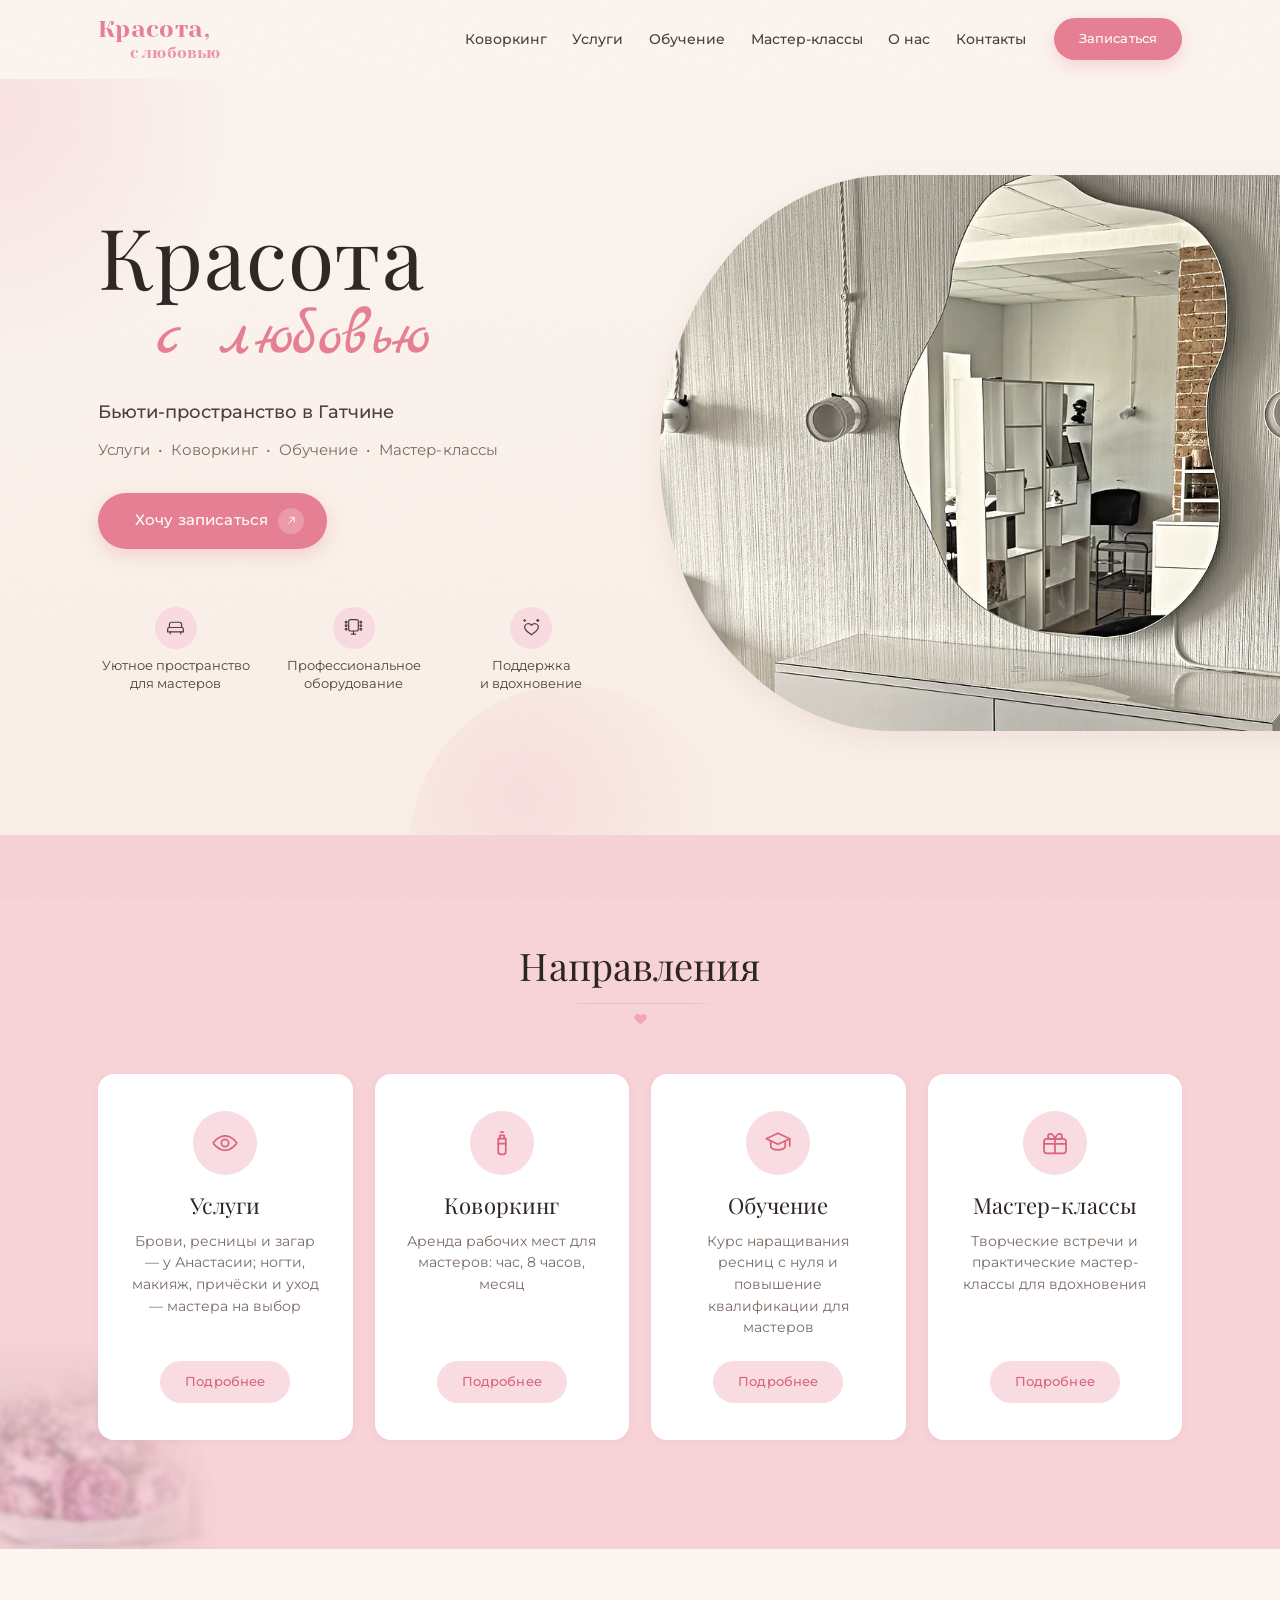
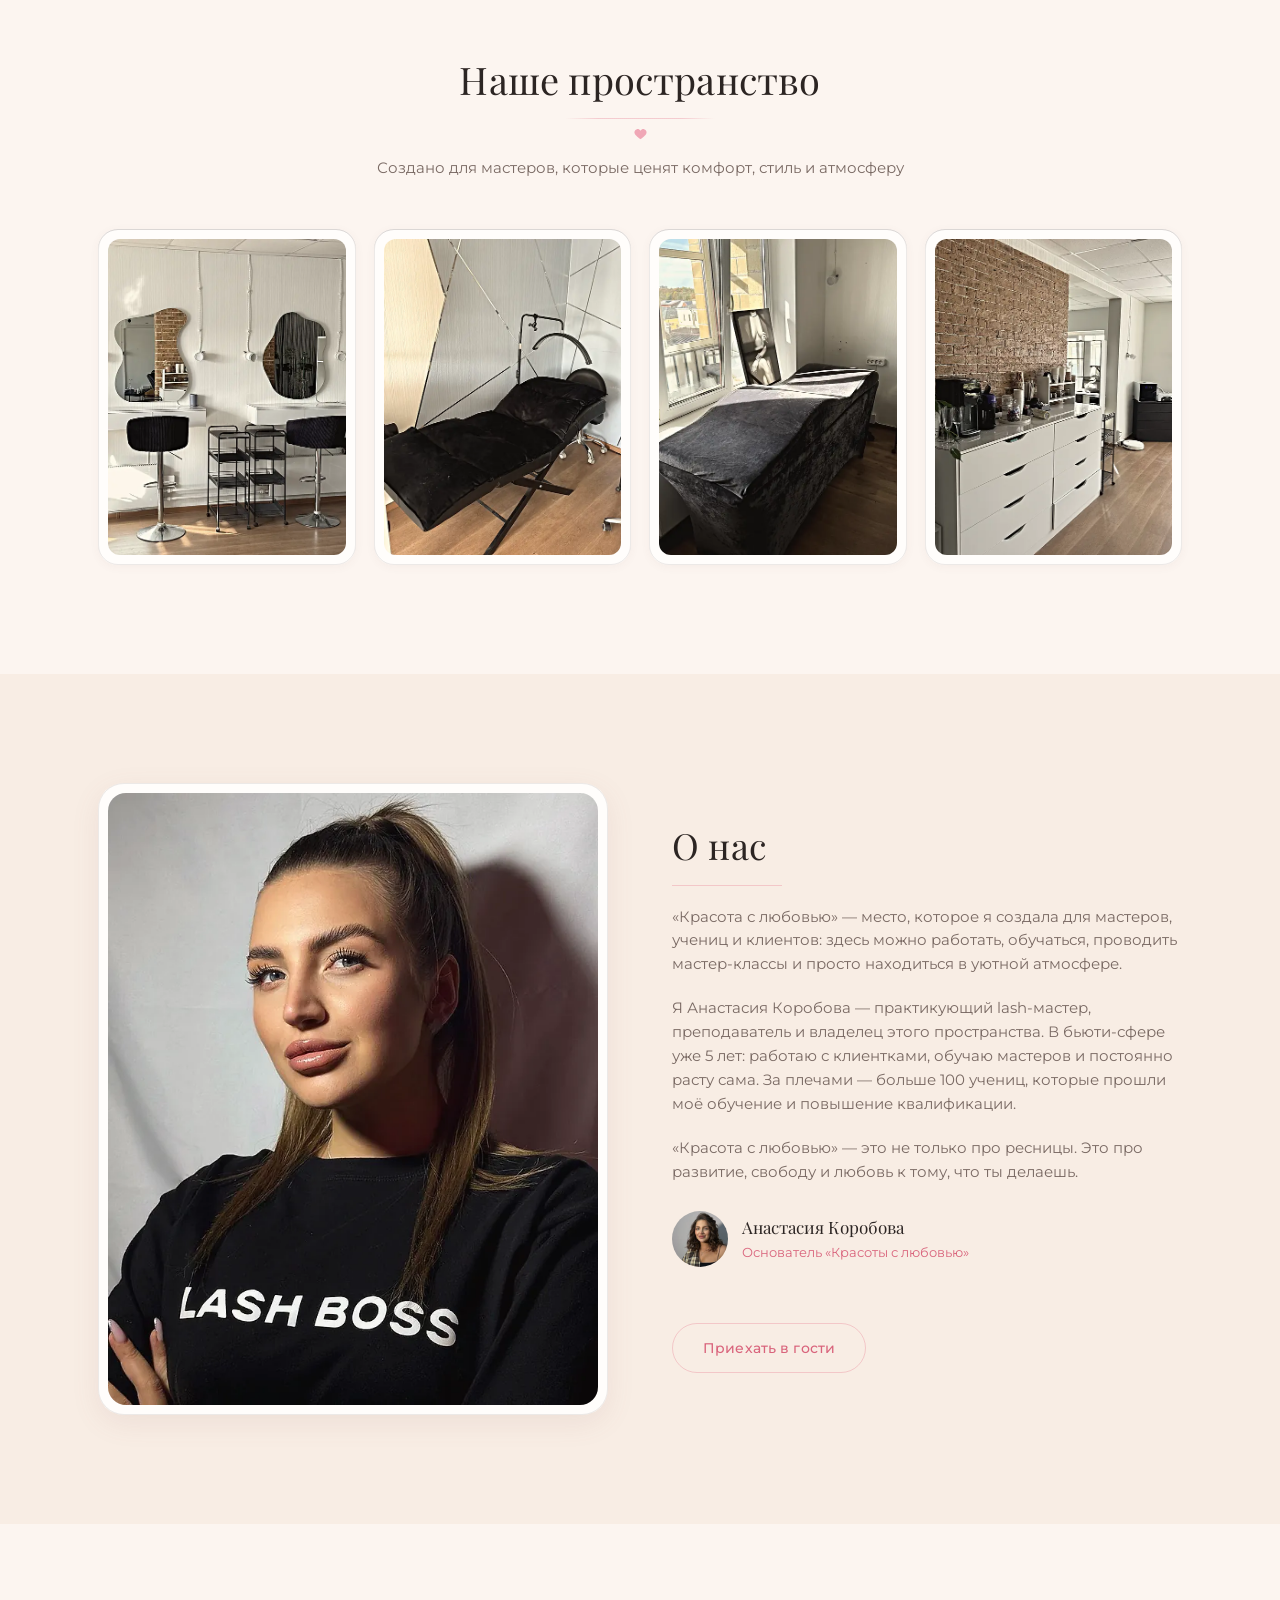
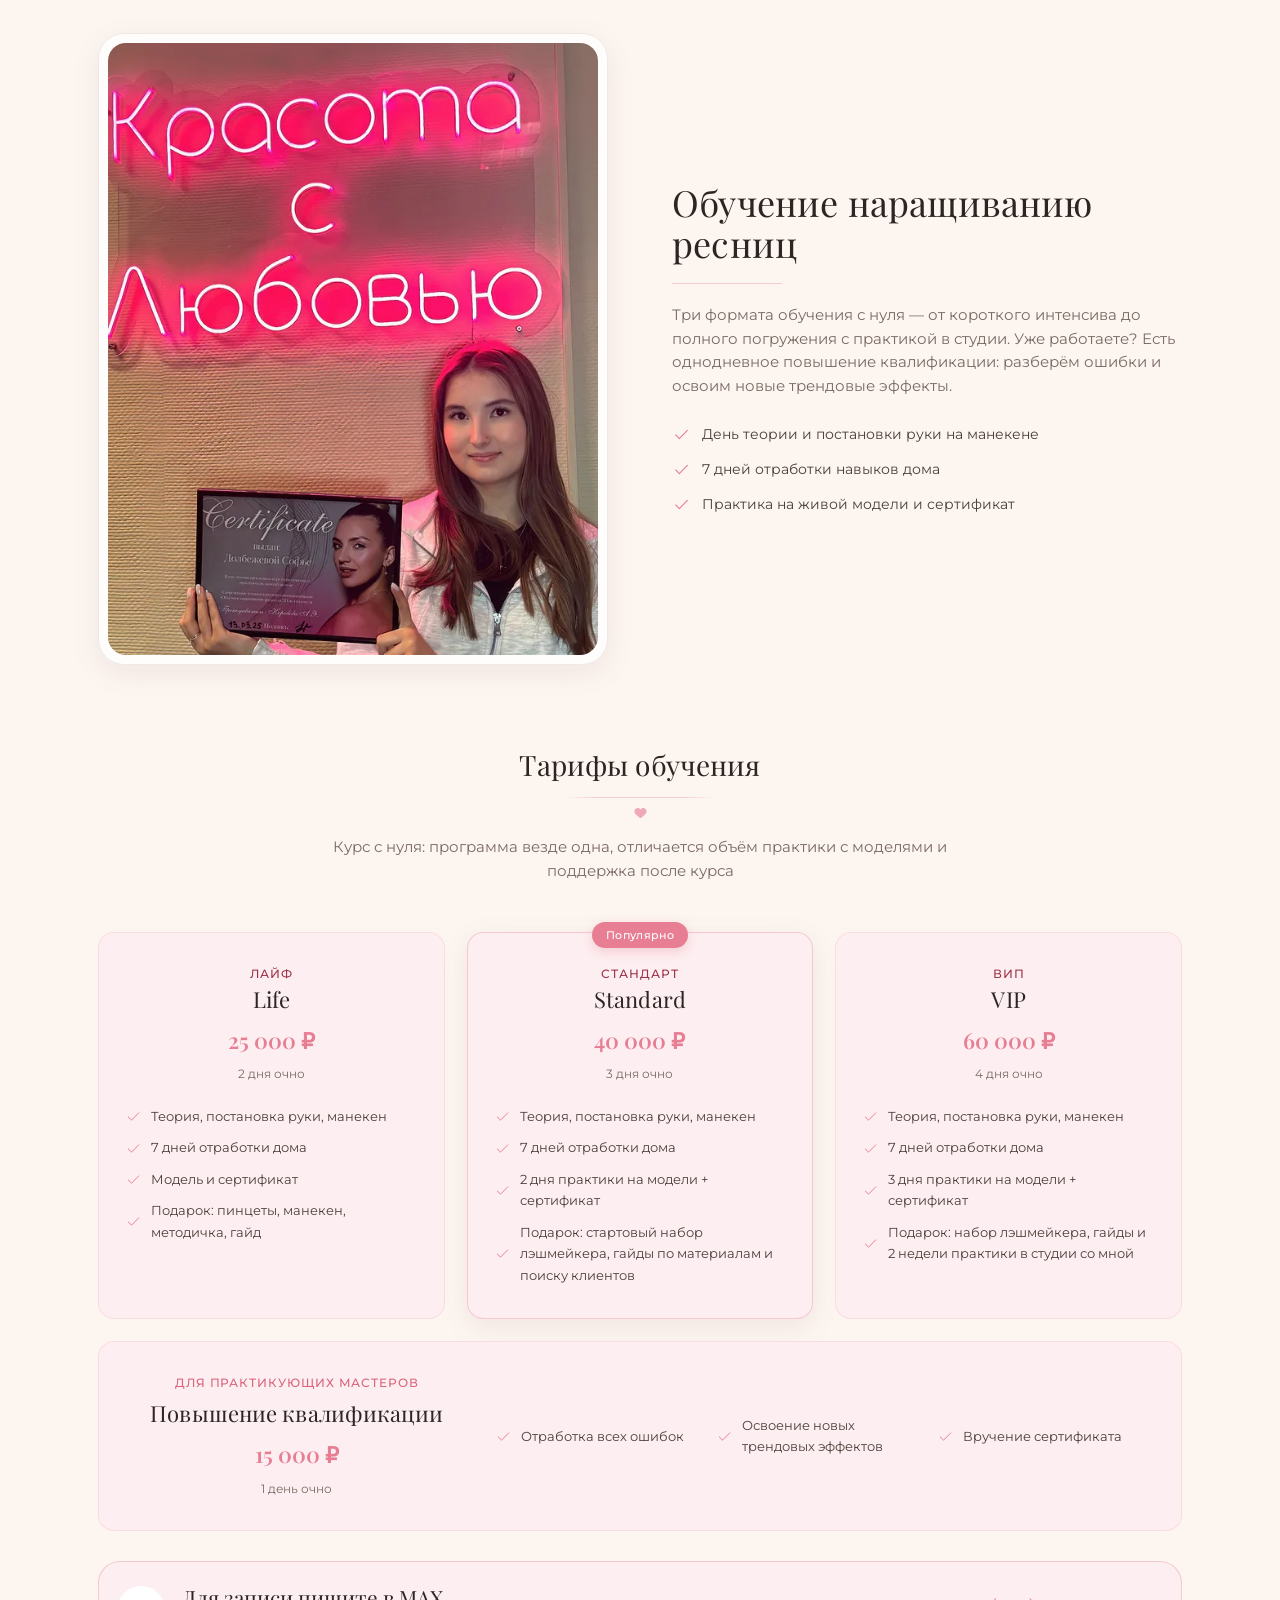
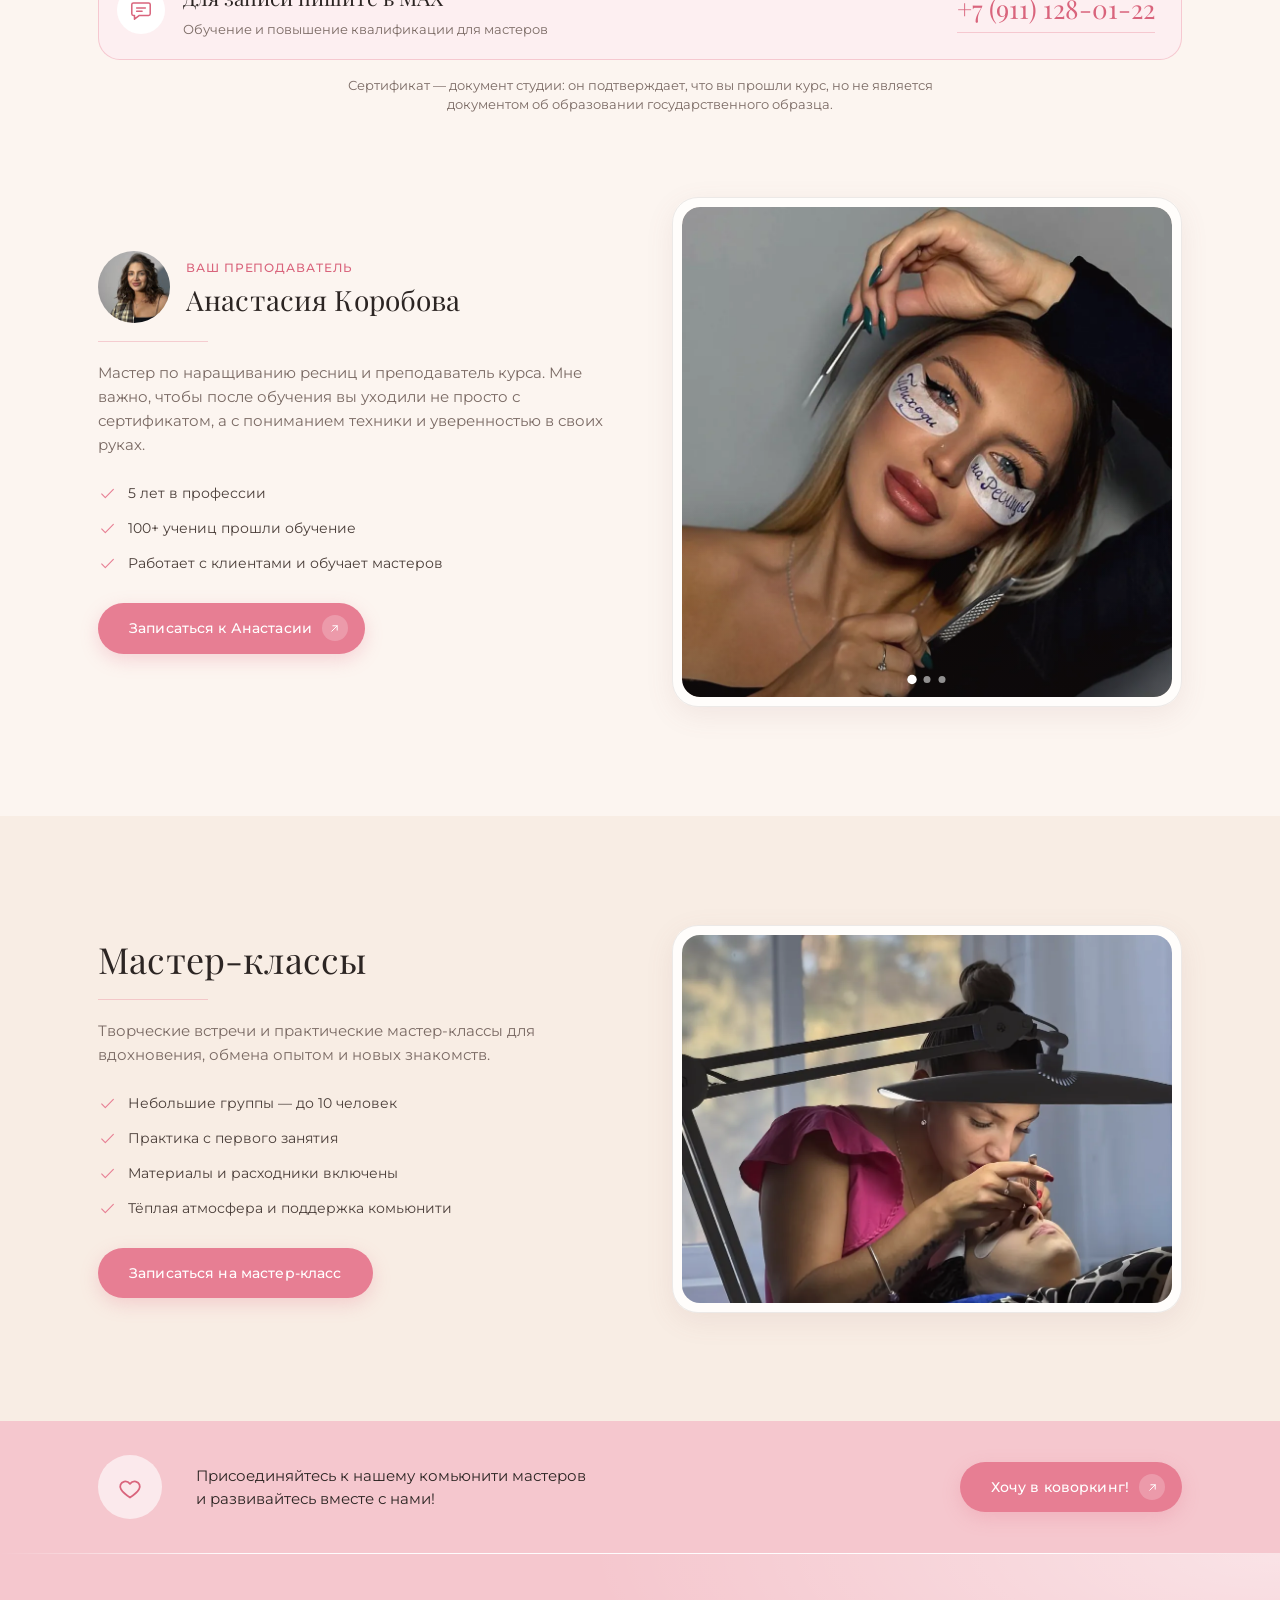
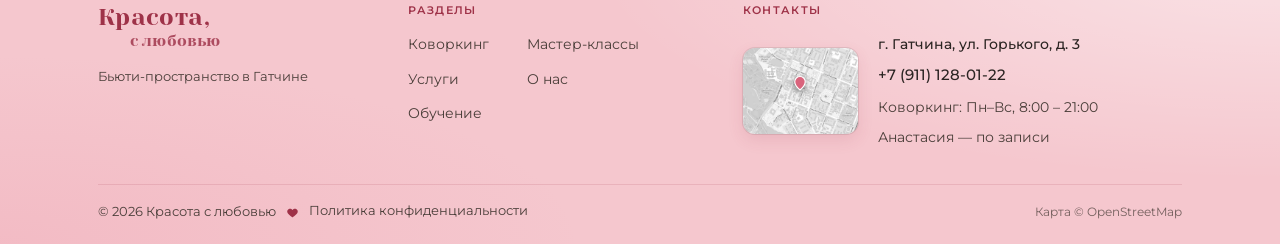
==== commit c7151fe3: "Часы коворкинга 8:00–21:00 и гибкий график Анастасии по записи - подвал всех страниц, «Контакты», оп" ====
--- a/index.html
+++ b/index.html
@@ -3,9 +3,77 @@
 <head>
 <meta charset="utf-8">
 <meta name="viewport" content="width=device-width, initial-scale=1">
-<title>Красота с любовью — бьюти-пространство в Гатчине</title>
-<meta name="description" content="Бьюти-пространство «Красота с любовью» в Гатчине: коворкинг для мастеров, обучение и мастер-классы. Уютное пространство, профессиональное оборудование, поддержка и вдохновение.">
-<link rel="stylesheet" href="styles.css?v=7e884e99">
+<title>Красота с любовью — бьюти-коворкинг, услуги и обучение в Гатчине</title>
+<meta name="description" content="Бьюти-пространство в Гатчине: услуги мастеров, коворкинг для бьюти-специалистов, обучение наращиванию ресниц и мастер-классы. ул. Горького, 3.">
+<!-- SEO:START -->
+<link rel="canonical" href="https://krasotalove.ru/">
+<meta name="theme-color" content="#FCF5F0">
+<meta property="og:type" content="website">
+<meta property="og:locale" content="ru_RU">
+<meta property="og:site_name" content="Красота с любовью">
+<meta property="og:title" content="Красота с любовью — бьюти-коворкинг, услуги и обучение в Гатчине">
+<meta property="og:description" content="Бьюти-пространство в Гатчине: услуги мастеров, коворкинг для бьюти-специалистов, обучение наращиванию ресниц и мастер-классы. ул. Горького, 3.">
+<meta property="og:url" content="https://krasotalove.ru/">
+<meta property="og:image" content="https://krasotalove.ru/photos/og-cover.jpg">
+<meta property="og:image:width" content="1200">
+<meta property="og:image:height" content="630">
+<meta property="og:image:alt" content="Рабочие места с зеркалами в бьюти-пространстве «Красота с любовью», Гатчина">
+<meta name="twitter:card" content="summary_large_image">
+<link rel="icon" href="favicon.ico" sizes="48x48">
+<link rel="icon" href="favicon.svg?v=f4f1a213" type="image/svg+xml">
+<link rel="icon" href="icon-192.png?v=c6b80c7b" type="image/png" sizes="192x192">
+<link rel="apple-touch-icon" href="apple-touch-icon.png?v=48e81307">
+<script type="application/ld+json">
+{
+  "@context": "https://schema.org",
+  "@type": "BeautySalon",
+  "@id": "https://krasotalove.ru/#business",
+  "name": "Красота с любовью",
+  "description": "Бьюти-пространство в Гатчине: услуги мастеров, коворкинг для бьюти-специалистов, обучение наращиванию ресниц и мастер-классы.",
+  "url": "https://krasotalove.ru/",
+  "telephone": "+79111280122",
+  "image": "https://krasotalove.ru/photos/og-cover.jpg",
+  "address": {
+    "@type": "PostalAddress",
+    "streetAddress": "ул. Горького, д. 3",
+    "addressLocality": "Гатчина",
+    "addressRegion": "Ленинградская область",
+    "addressCountry": "RU"
+  },
+  "geo": {
+    "@type": "GeoCoordinates",
+    "latitude": 59.56557,
+    "longitude": 30.124248
+  },
+  "hasMap": "https://yandex.ru/maps/10867/gatchina/house/ulitsa_gorkogo_3/Z0kYdwVkS0EPQFtjfXl3dHlkZA==/",
+  "openingHoursSpecification": [
+    {
+      "@type": "OpeningHoursSpecification",
+      "dayOfWeek": [
+        "Monday",
+        "Tuesday",
+        "Wednesday",
+        "Thursday",
+        "Friday",
+        "Saturday",
+        "Sunday"
+      ],
+      "opens": "08:00",
+      "closes": "21:00"
+    }
+  ],
+  "founder": {
+    "@type": "Person",
+    "name": "Анастасия Коробова"
+  },
+  "sameAs": [
+    "https://dikidi.net/1523754",
+    "https://dikidi.net/1794550"
+  ]
+}
+</script>
+<!-- SEO:END -->
+<link rel="stylesheet" href="styles.css?v=70f08192">
 <link rel="preload" href="fonts/montserrat-cyrillic.woff2" as="font" type="font/woff2" crossorigin>
 <link rel="preload" href="fonts/montserrat-latin.woff2" as="font" type="font/woff2" crossorigin>
 <link rel="preload" href="fonts/playfair-cyrillic.woff2" as="font" type="font/woff2" crossorigin>
@@ -15,7 +83,6 @@
 <link rel="preload" href="fonts/marck-cyrillic.woff2" as="font" type="font/woff2" crossorigin>
 <link rel="preload" href="fonts/marck-latin.woff2" as="font" type="font/woff2" crossorigin>
 <link rel="preload" as="image" href="photos/hero-studio.webp?v=2f63e243" imagesrcset="photos/hero-studio-sm.webp?v=154806ca 900w, photos/hero-studio-md.webp?v=4ce348d4 1200w, photos/hero-studio.webp?v=2f63e243 1600w" imagesizes="(max-width:1000px) 100vw, 55vw" fetchpriority="high">
-<link rel="icon" href="data:image/svg+xml,%3Csvg xmlns='http://www.w3.org/2000/svg' viewBox='0 0 24 24'%3E%3Cpath fill='%23E77E93' d='M12 21s-6.7-4.3-9-8.2C1.3 9.9 2.6 6 6.2 5.1 8.4 4.6 10.7 5.6 12 7.4c1.3-1.8 3.6-2.8 5.8-2.3 3.6.9 4.9 4.8 3.2 7.7-2.3 3.9-9 8.2-9 8.2Z'/%3E%3C/svg%3E">
 <script>document.documentElement.classList.add('js')</script>
 </head>
 <body>
@@ -469,7 +536,8 @@
           <address class="ftr__contacts">
           <span><b>г. Гатчина, ул. Горького, д. 3</b></span>
           <a href="tel:+79111280122">+7 (911) 128-01-22</a>
-          <span>Пн–Вс: 9:00 – 21:00</span>
+          <span>Коворкинг: Пн–Вс, 8:00 – 21:00</span>
+          <span>Анастасия — по записи</span>
         </address>
         </div>
       </div>
--- a/styles.css
+++ b/styles.css
@@ -1222,14 +1222,6 @@
 .doc-list li::marker{color:var(--rose)}
 .doc-list b{font-weight:600;color:var(--ink)}
 
-.doc-contacts{
-  font-style:normal;padding:clamp(18px,2.6vw,26px);
-  background:#fff;border:1px solid var(--line);border-radius:16px;box-shadow:var(--shadow-sm);
-}
-.doc-contacts p{margin:0 0 5px}
-.doc-contacts p:last-child{margin-bottom:0}
-.doc-contacts b{font-weight:600;color:var(--ink)}
-
 /* незаполненное поле реквизитов: заметная заглушка, чтобы её нельзя было пропустить */
 .fill{
   background:rgba(231,126,147,.16);color:var(--rose-ink);font-style:normal;
@@ -1255,3 +1247,17 @@
   .doc-toc a{padding:9px 0}
   .ftr__base a{padding:11px 0;margin:-9px 0}
 }
+
+/* страница «404» */
+.nf-cta{display:flex;flex-wrap:wrap;gap:12px;margin-top:26px}
+
+/* график работы: коворкинг и Анастасия */
+.sched{display:flex;align-items:center;gap:14px;margin-top:22px;padding:14px 18px;border-radius:18px;
+  background:var(--pink-pale);border:1px solid var(--line-rose);max-width:560px}
+.sched p{margin:0;font-size:14px;line-height:1.55;color:var(--ink-2)}
+.sched b{color:var(--ink);font-weight:600}
+.sched .ic-badge{width:42px;height:42px;background:#fff}
+.sched .ic-badge .ic{width:20px;height:20px}
+.sched--center{margin-inline:auto;justify-content:center;text-align:left}
+.sec-head .sched{margin-top:20px}
+@media (max-width:620px){.sched{padding:12px 14px;gap:12px}}
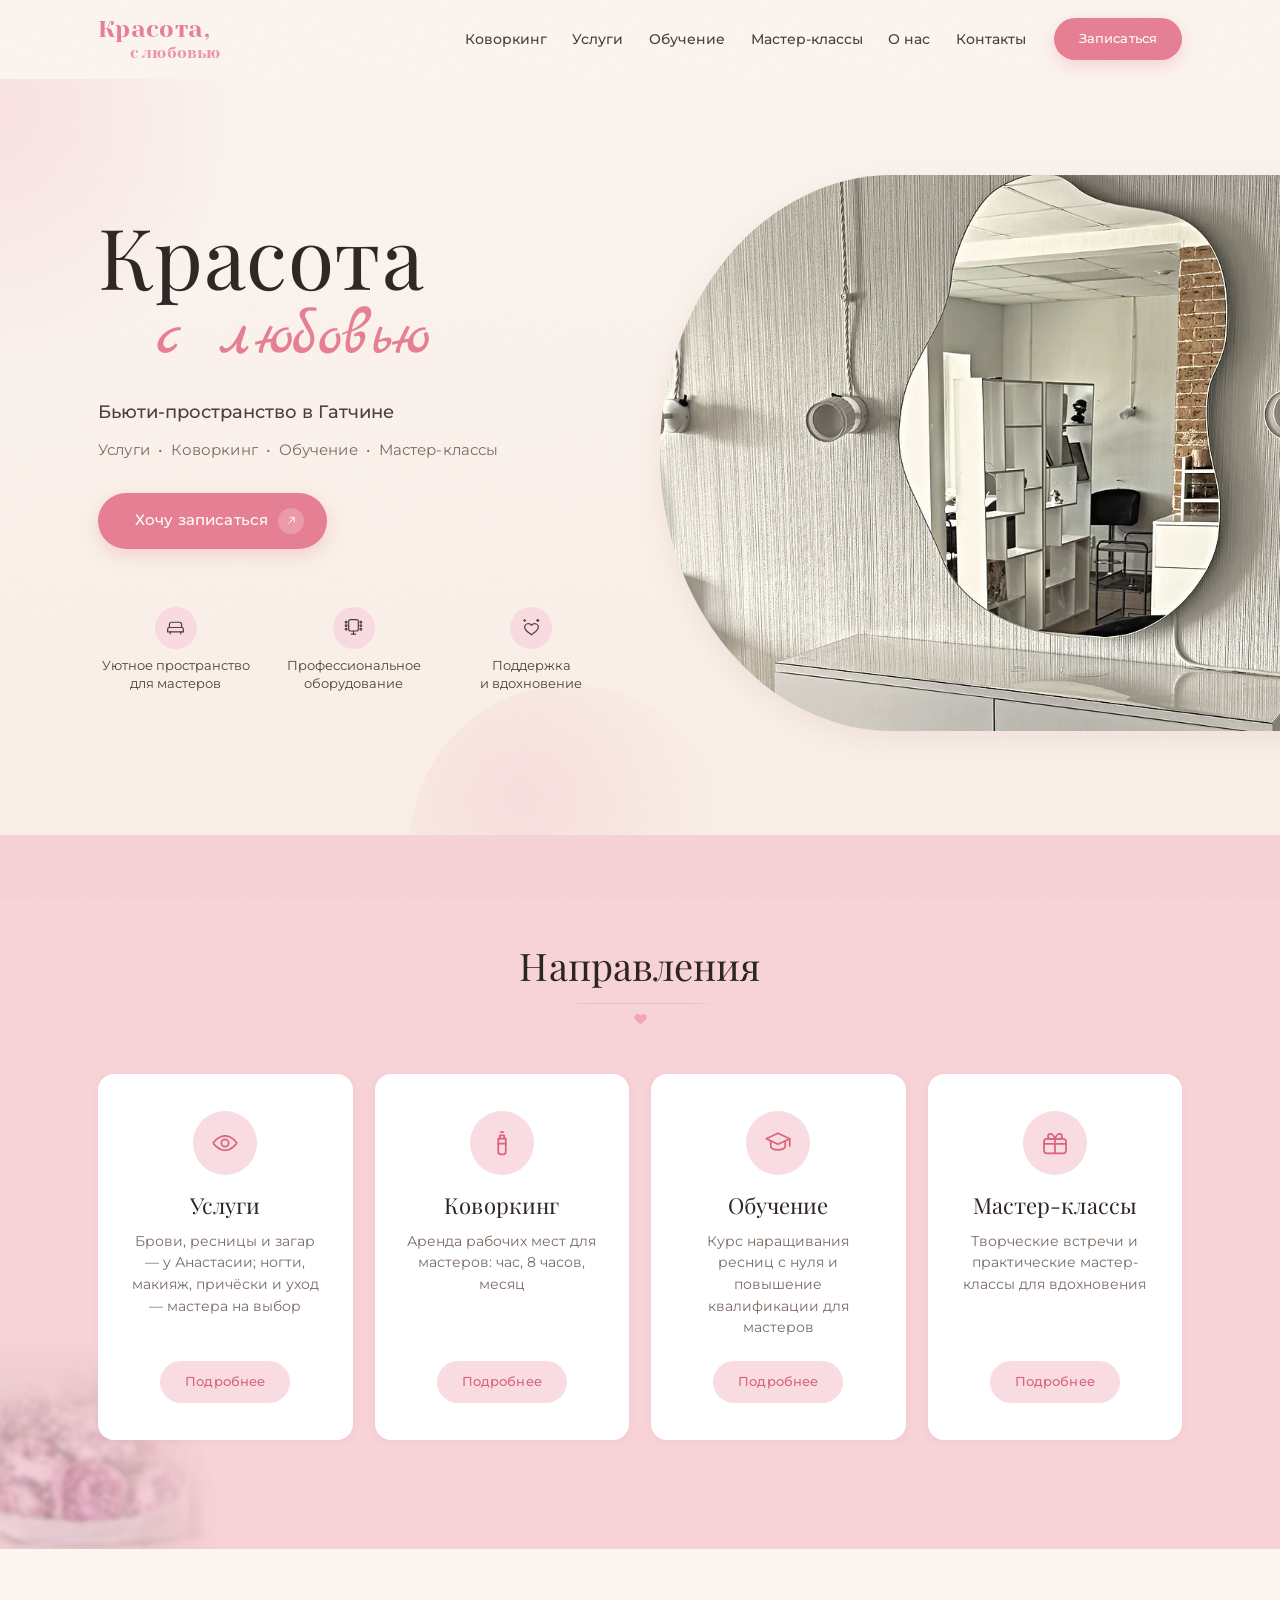
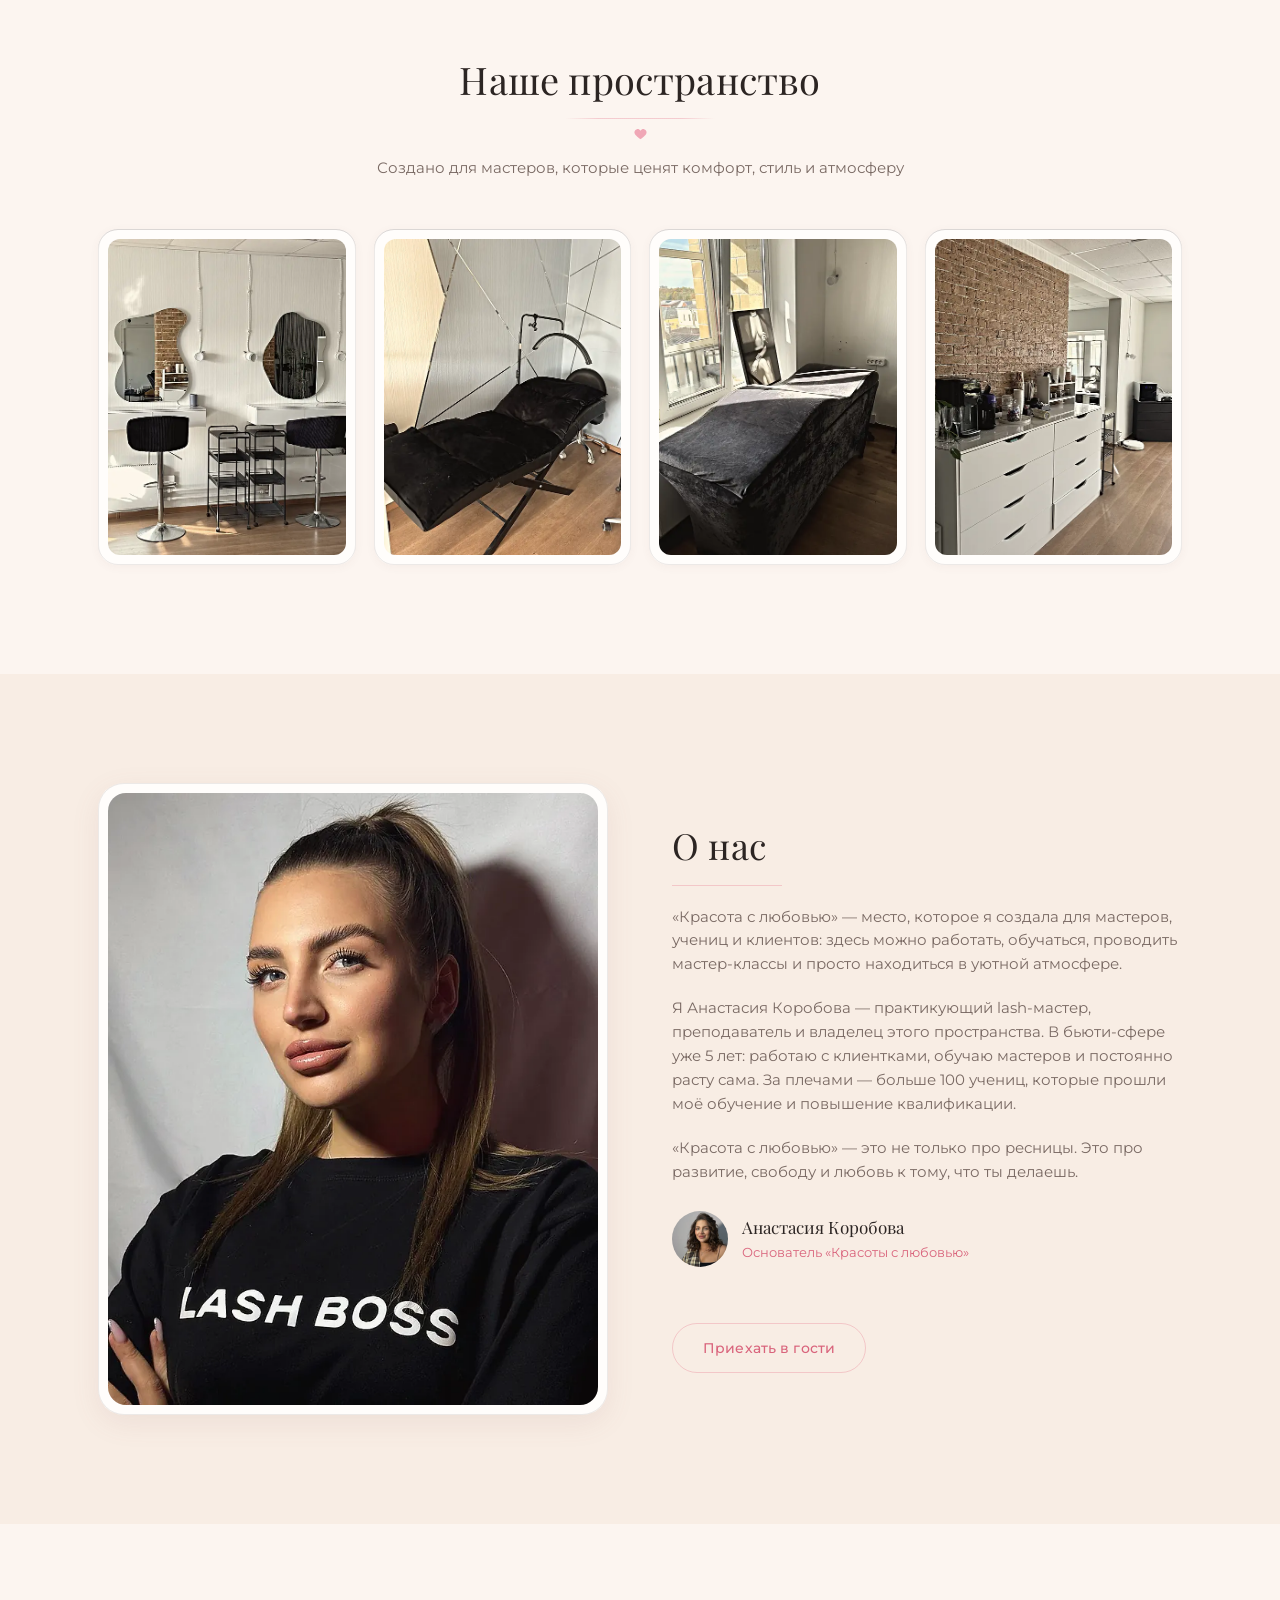
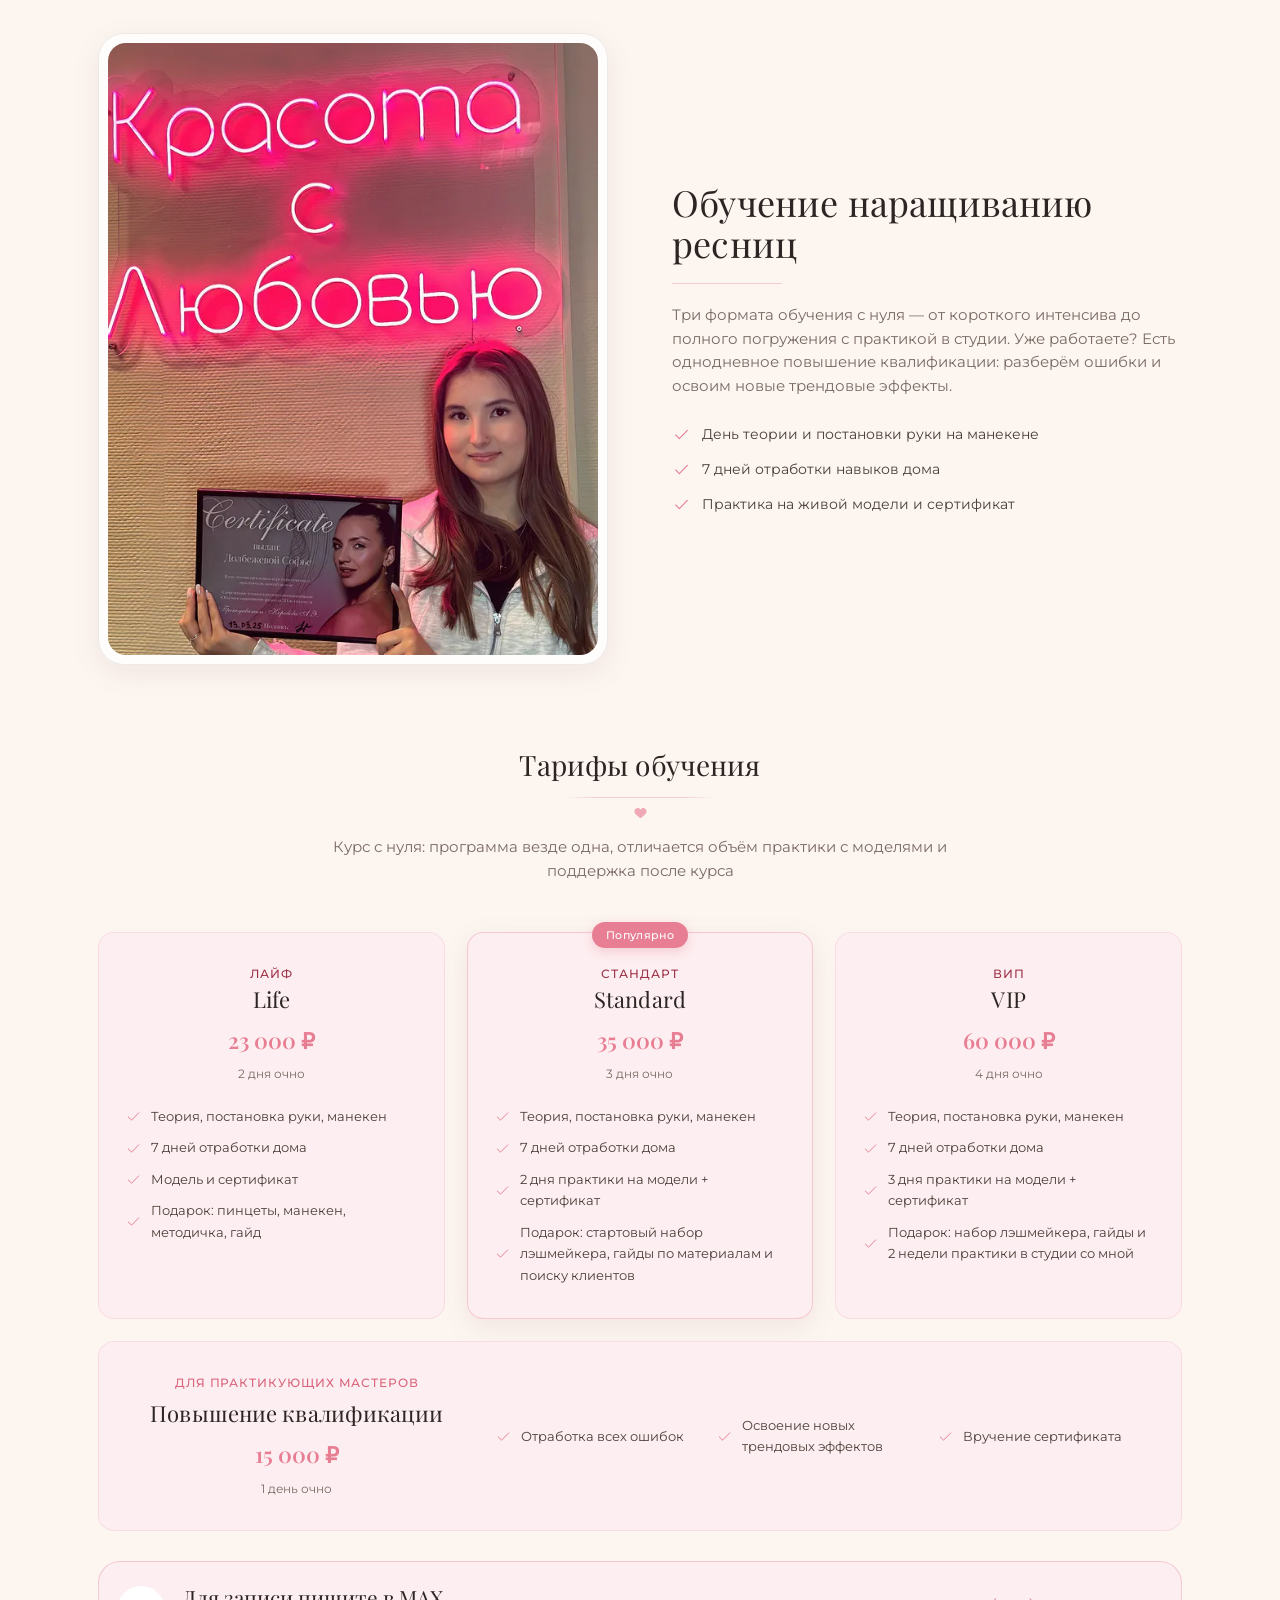
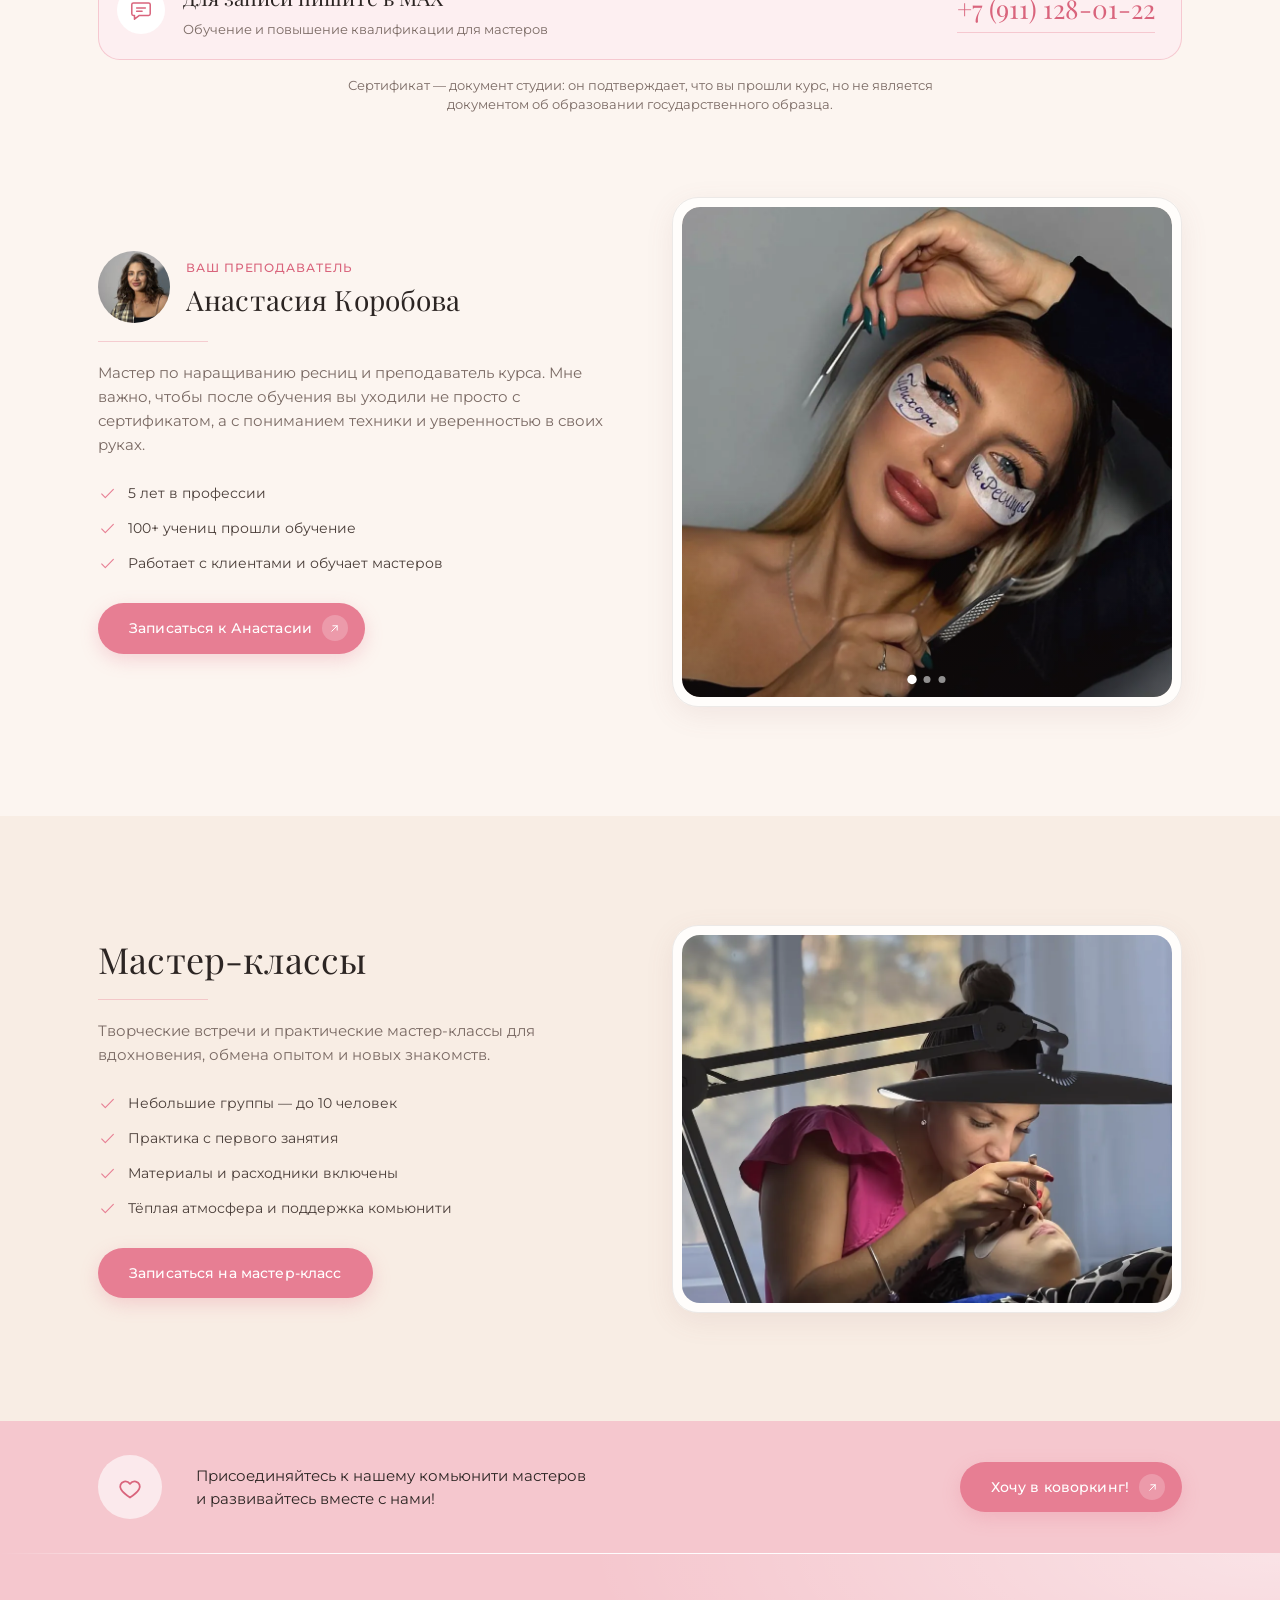
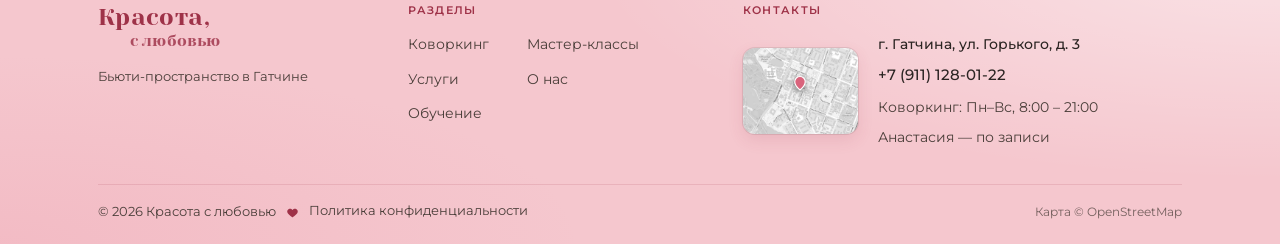
==== commit de8fca34: "Цены обучения: Life 23 000 ₽, Standard 35 000 ₽ (VIP 60 000 ₽ без изменений) Co-Authored-By: Claude " ====
--- a/index.html
+++ b/index.html
@@ -368,7 +368,7 @@
       <article class="tariff rev">
         <p class="teacher__eyebrow tariff__ru">Лайф</p>
         <h3>Life</h3>
-        <p class="tariff__price"><b>25 000 ₽</b></p>
+        <p class="tariff__price"><b>23 000 ₽</b></p>
         <p class="tariff__note">2 дня очно</p>
         <ul class="tariff__list">
           <li><svg class="ic"><use href="#i-check"></use></svg>Теория, постановка руки, манекен</li>
@@ -382,7 +382,7 @@
         <span class="tariff__tag">Популярно</span>
         <p class="teacher__eyebrow tariff__ru">Стандарт</p>
         <h3>Standard</h3>
-        <p class="tariff__price"><b>40 000 ₽</b></p>
+        <p class="tariff__price"><b>35 000 ₽</b></p>
         <p class="tariff__note">3 дня очно</p>
         <ul class="tariff__list">
           <li><svg class="ic"><use href="#i-check"></use></svg>Теория, постановка руки, манекен</li>
